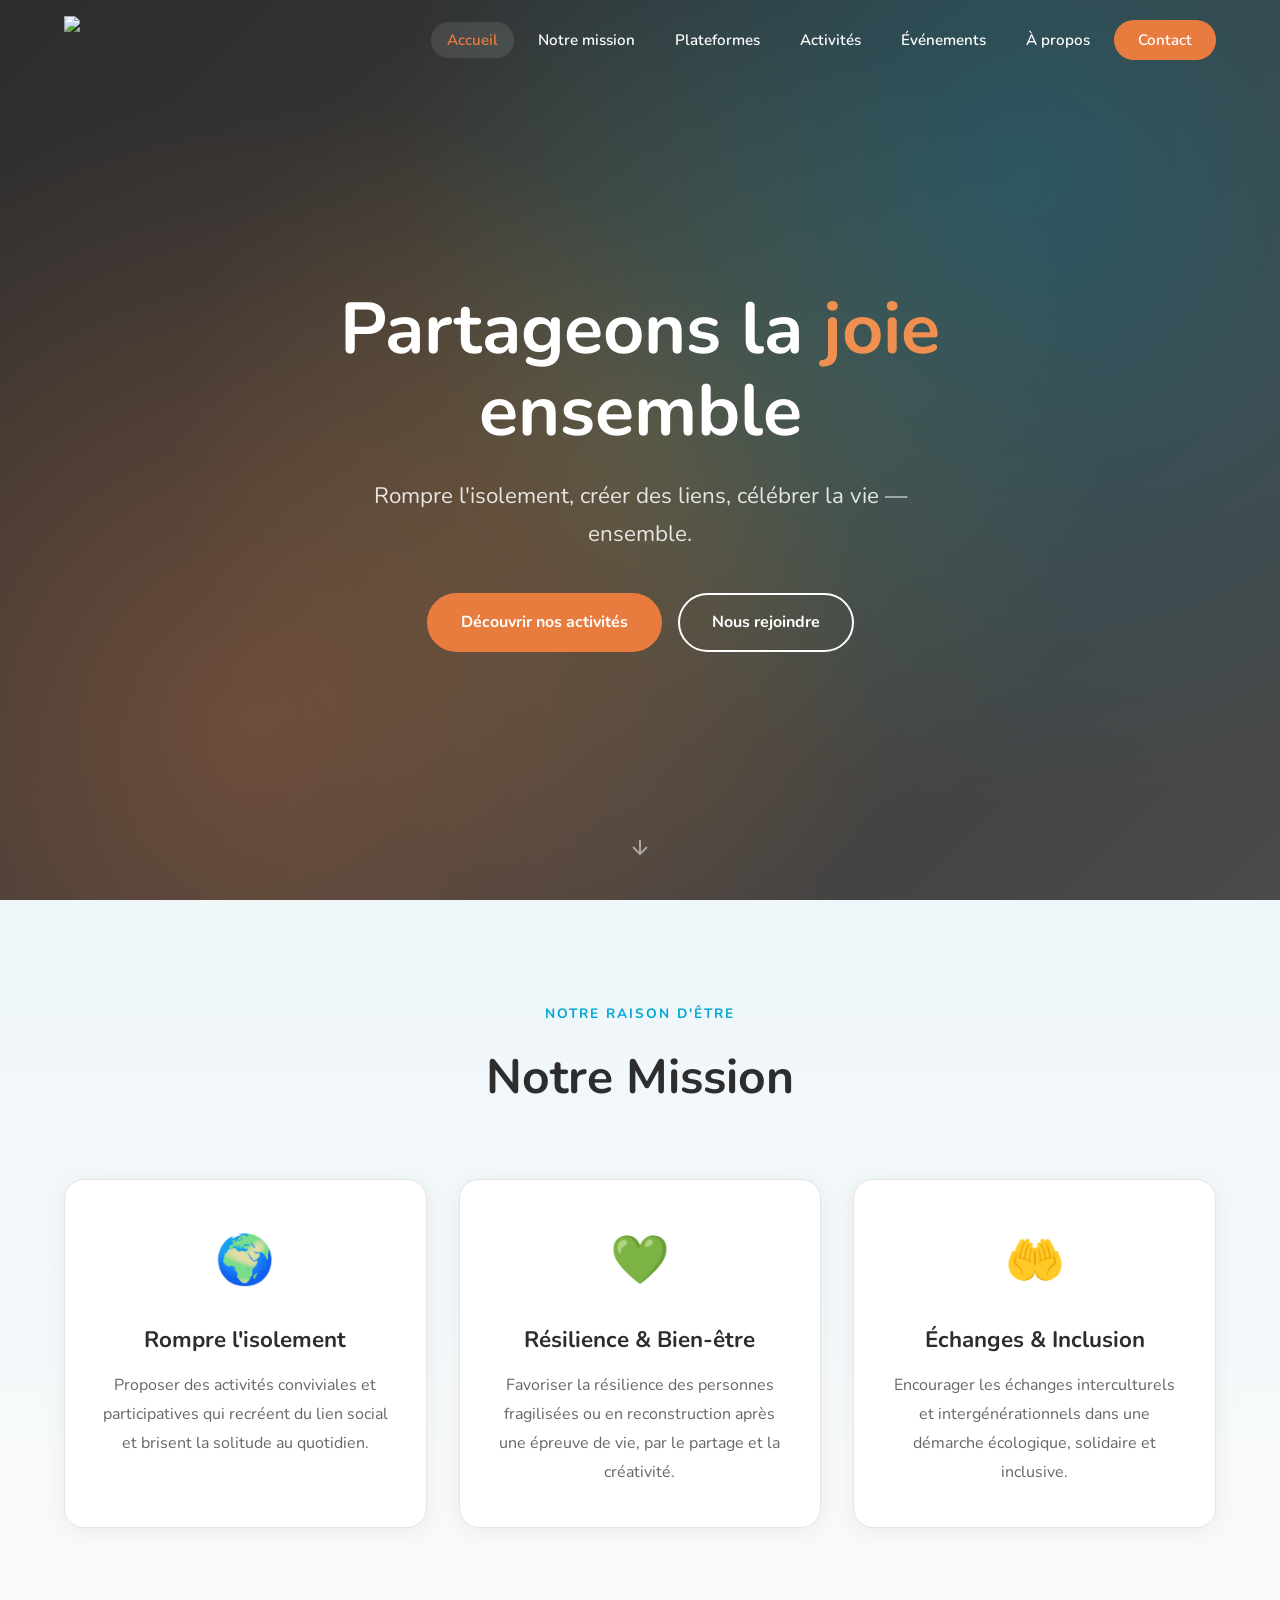
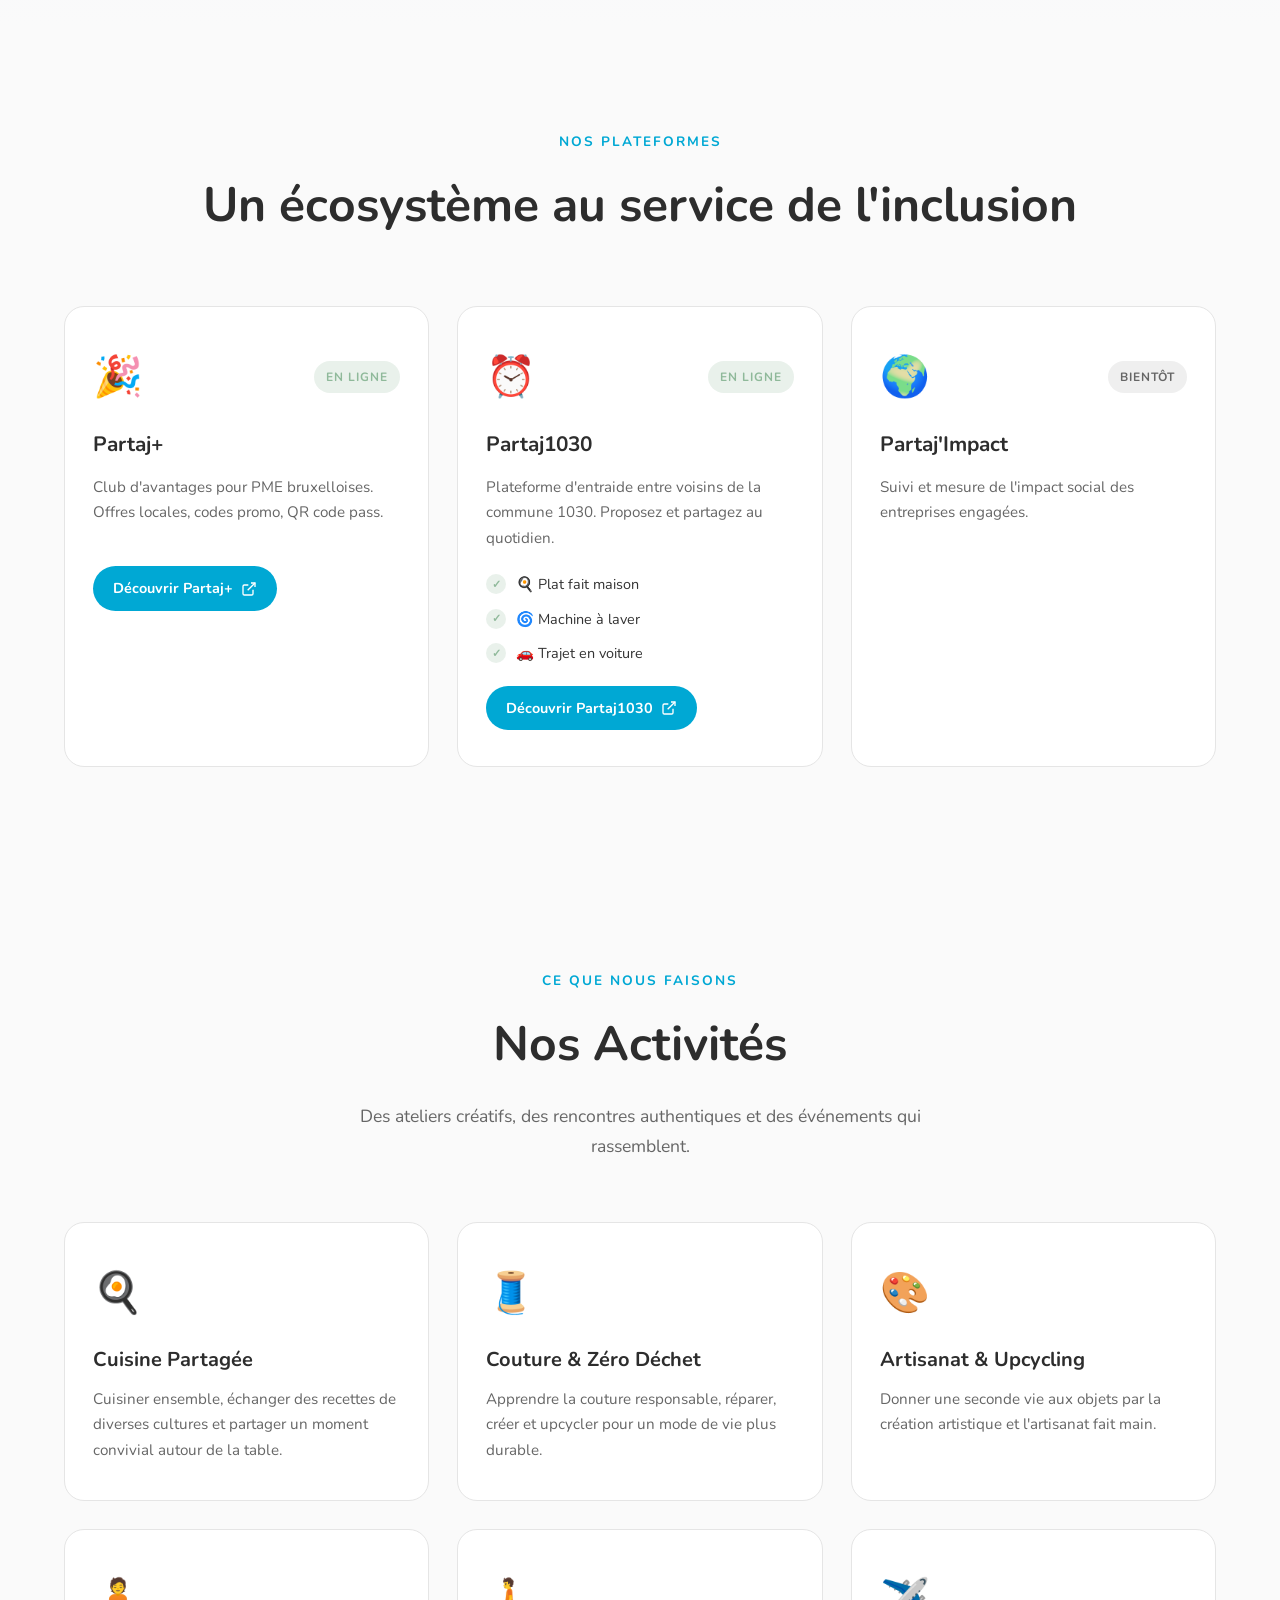
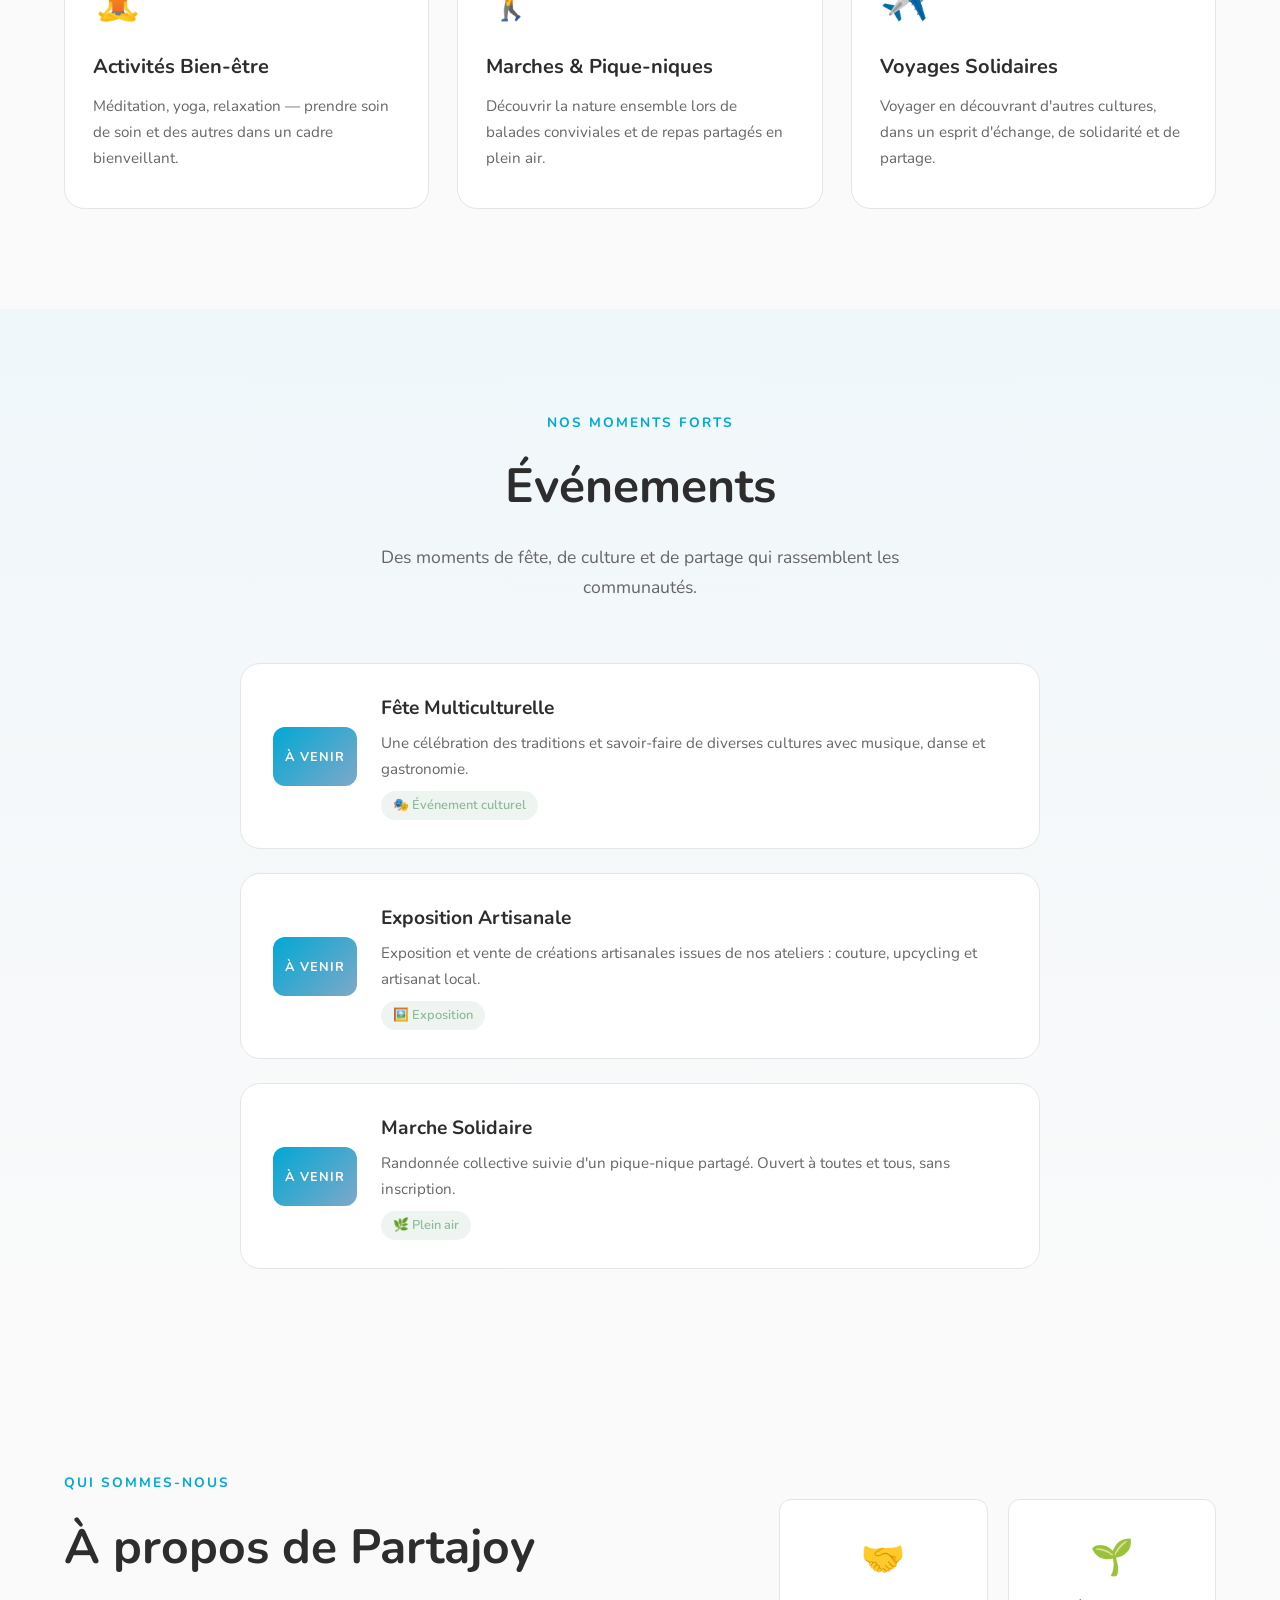
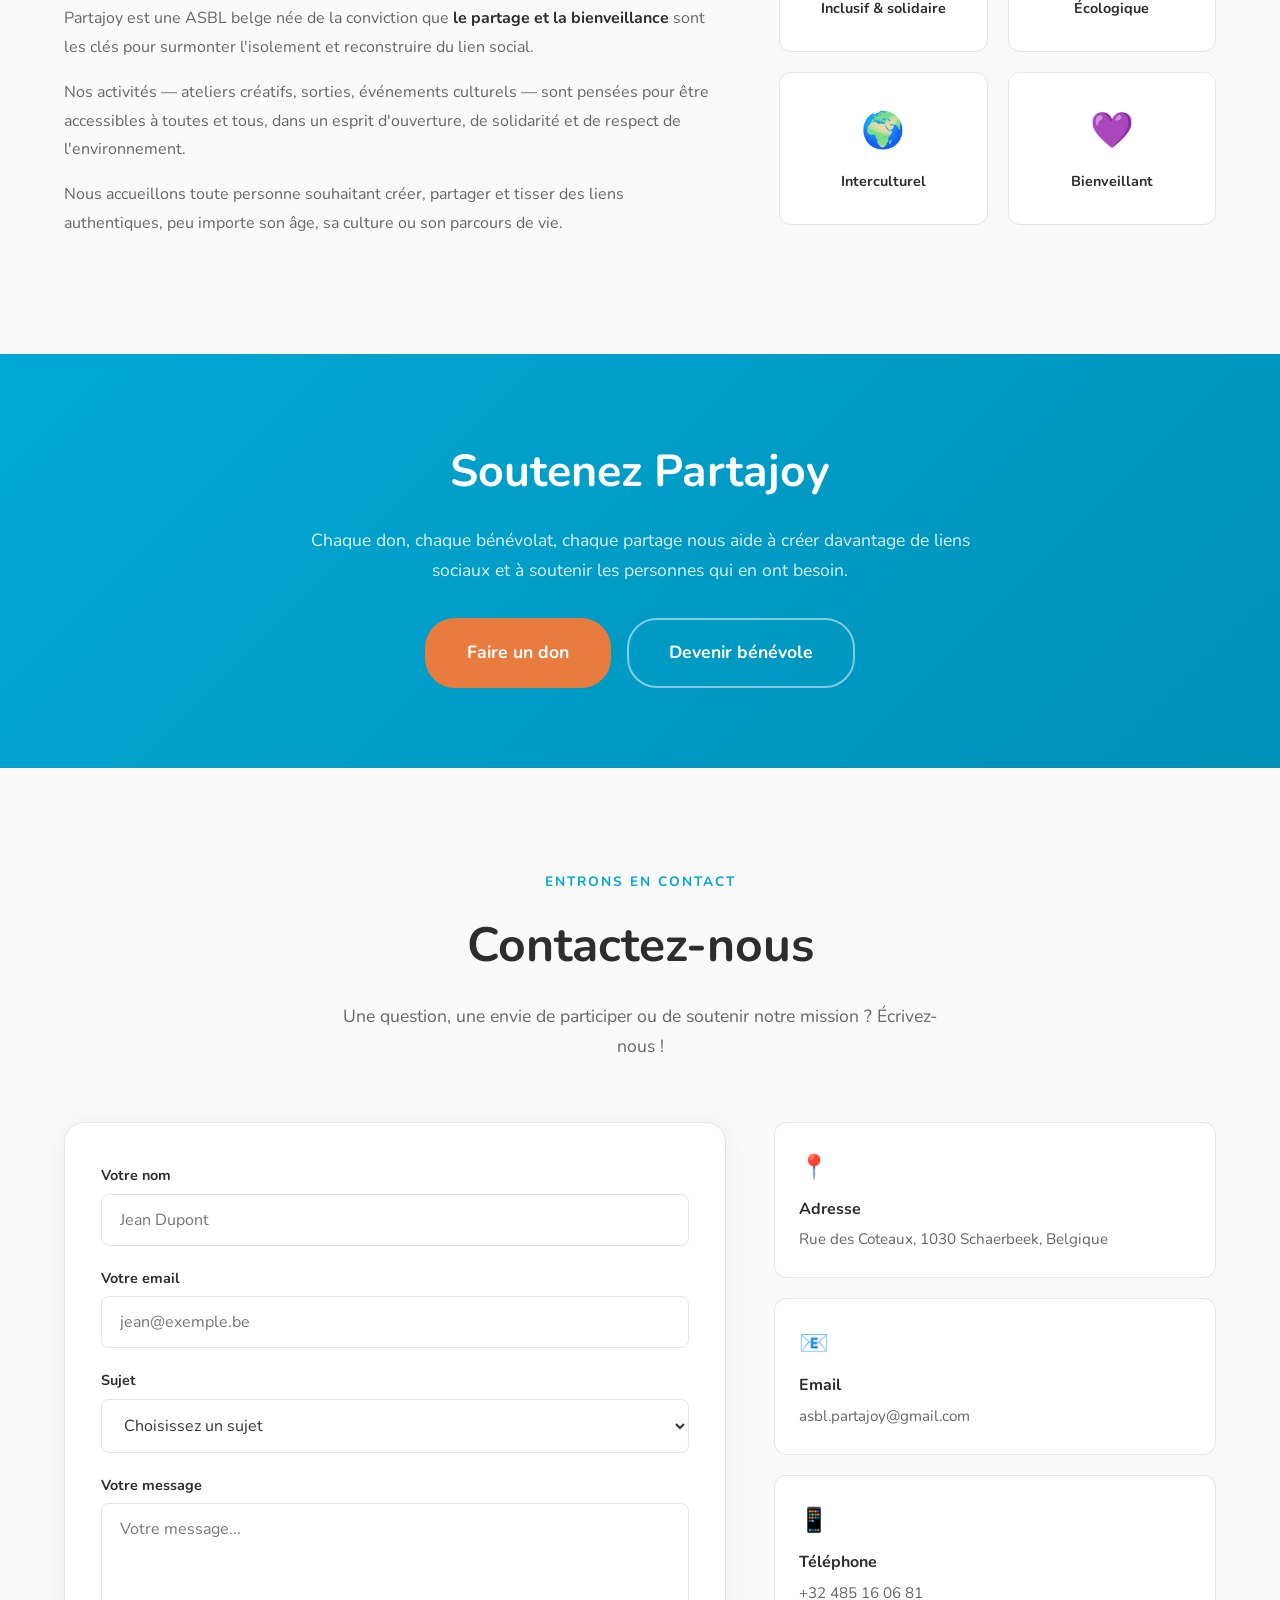
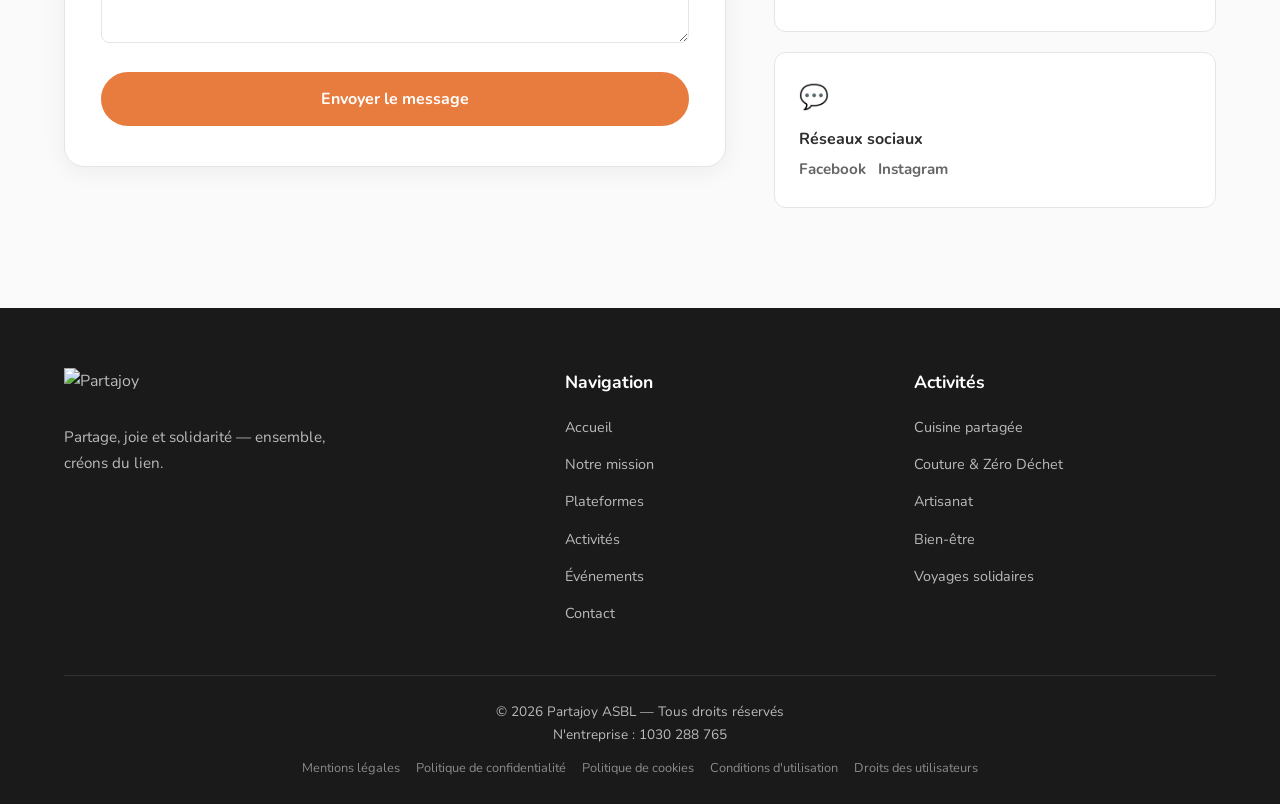
==== index.html @ c168c9a6 "Add all RGPD pages: mentions légales, cookies, conditions, droits utilisateurs" ====
<!DOCTYPE html>
<html lang="fr">
<head>
    <meta charset="UTF-8">
    <meta name="viewport" content="width=device-width, initial-scale=1.0">
    <title>Partajoy ASBL - Partage, Joie & Solidarité</title>
    <meta name="description" content="Partajoy ASBL rompt l'isolement social par des activités conviviales, des ateliers créatifs et des événements culturels en Belgique et à l'international.">
    <link rel="preconnect" href="https://fonts.googleapis.com">
    <link rel="preconnect" href="https://fonts.gstatic.com" crossorigin>
    <link href="https://fonts.googleapis.com/css2?family=Nunito:wght@400;600;700;800&display=swap" rel="stylesheet">
    <link rel="stylesheet" href="css/style.css">
</head>
<body>

    <header class="header" id="header">
        <div class="container header__inner">
            <a href="#" class="header__logo">
                <img src="img/logo-partajoy.png" alt="Partajoy" class="logo-img">
            </a>
            <nav class="nav" id="nav">
                <ul class="nav__list">
                    <li><a href="#accueil" class="nav__link active">Accueil</a></li>
                    <li><a href="#mission" class="nav__link">Notre mission</a></li>
                    <li><a href="#plateformes" class="nav__link">Plateformes</a></li>
                    <li><a href="#activites" class="nav__link">Activités</a></li>
                    <li><a href="#evenements" class="nav__link">Événements</a></li>
                    <li><a href="#a-propos" class="nav__link">À propos</a></li>
                    <li><a href="#contact" class="nav__link nav__link--btn">Contact</a></li>
                </ul>
            </nav>
            <button class="header__burger" id="burger" aria-label="Menu">
                <span></span>
                <span></span>
                <span></span>
            </button>
        </div>
    </header>

    <main>

        <section class="hero" id="accueil">
            <div class="hero__overlay"></div>
            <div class="hero__bg-colors"></div>
            <div class="container hero__content">
                <h1 class="hero__title">Partageons la <span class="text-accent">joie</span> ensemble</h1>
                <p class="hero__subtitle">Rompre l'isolement, créer des liens, célébrer la vie — ensemble.</p>
                <div class="hero__actions">
                    <a href="#activites" class="btn btn--primary">Découvrir nos activités</a>
                    <a href="#contact" class="btn btn--outline">Nous rejoindre</a>
                </div>
            </div>
            <div class="hero__scroll">
                <a href="#mission" aria-label="Défiler vers le bas">
                    <svg width="24" height="24" viewBox="0 0 24 24" fill="none" stroke="currentColor" stroke-width="2"><path d="M12 5v14M5 12l7 7 7-7"/></svg>
                </a>
            </div>
        </section>

        <section class="mission" id="mission">
            <div class="container">
                <div class="section-header">
                    <span class="section-tag">Notre raison d'être</span>
                    <h2 class="section-title">Notre Mission</h2>
                </div>
                <div class="mission__grid">
                    <div class="mission__card" data-aos="fade-up">
                        <div class="mission__icon">🌍</div>
                        <h3 class="mission__card-title">Rompre l'isolement</h3>
                        <p class="mission__card-text">Proposer des activités conviviales et participatives qui recréent du lien social et brisent la solitude au quotidien.</p>
                    </div>
                    <div class="mission__card" data-aos="fade-up" data-delay="100">
                        <div class="mission__icon">💚</div>
                        <h3 class="mission__card-title">Résilience & Bien-être</h3>
                        <p class="mission__card-text">Favoriser la résilience des personnes fragilisées ou en reconstruction après une épreuve de vie, par le partage et la créativité.</p>
                    </div>
                    <div class="mission__card" data-aos="fade-up" data-delay="200">
                        <div class="mission__icon">🤲</div>
                        <h3 class="mission__card-title">Échanges & Inclusion</h3>
                        <p class="mission__card-text">Encourager les échanges interculturels et intergénérationnels dans une démarche écologique, solidaire et inclusive.</p>
                    </div>
                </div>
            </div>
        </section>

        <section class="plateformes" id="plateformes">
            <div class="container">
                <div class="section-header">
                    <span class="section-tag">Nos plateformes</span>
                    <h2 class="section-title">Un écosystème au service de l'inclusion</h2>
                </div>
                <div class="plateformes__grid">
                    <div class="plateforme-card">
                        <div class="plateforme-card__header">
                            <div class="plateforme-card__icon">🎉</div>
                            <span class="plateforme-card__badge plateforme-card__badge--live">En ligne</span>
                        </div>
                        <h3 class="plateforme-card__title">Partaj+</h3>
                        <p class="plateforme-card__text">Club d'avantages pour PME bruxelloises. Offres locales, codes promo, QR code pass.</p>
                        <a href="https://lahouch.github.io/partaj-plus/" target="_blank" rel="noopener noreferrer" class="plateforme-card__link">
                            Découvrir Partaj+
                            <svg width="16" height="16" viewBox="0 0 24 24" fill="none" stroke="currentColor" stroke-width="2"><path d="M18 13v6a2 2 0 0 1-2 2H5a2 2 0 0 1-2-2V8a2 2 0 0 1 2-2h6"/><polyline points="15 3 21 3 21 9"/><line x1="10" y1="14" x2="21" y2="3"/></svg>
                        </a>
                    </div>
                    <div class="plateforme-card">
                        <div class="plateforme-card__header">
                            <div class="plateforme-card__icon">⏰</div>
                            <span class="plateforme-card__badge plateforme-card__badge--live">En ligne</span>
                        </div>
                        <h3 class="plateforme-card__title">Partaj1030</h3>
                        <p class="plateforme-card__text">Plateforme d'entraide entre voisins de la commune 1030. Proposez et partagez au quotidien.</p>
                        <ul class="plateforme-card__list">
                            <li>🍳 Plat fait maison</li>
                            <li>🌀 Machine à laver</li>
                            <li>🚗 Trajet en voiture</li>
                        </ul>
                        <a href="https://lahouch.github.io/PartaJoy1030/" target="_blank" rel="noopener noreferrer" class="plateforme-card__link">
                            Découvrir Partaj1030
                            <svg width="16" height="16" viewBox="0 0 24 24" fill="none" stroke="currentColor" stroke-width="2"><path d="M18 13v6a2 2 0 0 1-2 2H5a2 2 0 0 1-2-2V8a2 2 0 0 1 2-2h6"/><polyline points="15 3 21 3 21 9"/><line x1="10" y1="14" x2="21" y2="3"/></svg>
                        </a>
                    </div>
                    <div class="plateforme-card">
                        <div class="plateforme-card__header">
                            <div class="plateforme-card__icon">🌍</div>
                            <span class="plateforme-card__badge">Bientôt</span>
                        </div>
                        <h3 class="plateforme-card__title">Partaj'Impact</h3>
                        <p class="plateforme-card__text">Suivi et mesure de l'impact social des entreprises engagées.</p>
                    </div>
                </div>
            </div>
        </section>

        <section class="activites" id="activites">
            <div class="container">
                <div class="section-header">
                    <span class="section-tag">Ce que nous faisons</span>
                    <h2 class="section-title">Nos Activités</h2>
                    <p class="section-desc">Des ateliers créatifs, des rencontres authentiques et des événements qui rassemblent.</p>
                </div>
                <div class="activites__grid">
                    <div class="activite-card">
                        <div class="activite-card__icon">🍳</div>
                        <h3 class="activite-card__title">Cuisine Partagée</h3>
                        <p class="activite-card__text">Cuisiner ensemble, échanger des recettes de diverses cultures et partager un moment convivial autour de la table.</p>
                    </div>
                    <div class="activite-card">
                        <div class="activite-card__icon">🧵</div>
                        <h3 class="activite-card__title">Couture & Zéro Déchet</h3>
                        <p class="activite-card__text">Apprendre la couture responsable, réparer, créer et upcycler pour un mode de vie plus durable.</p>
                    </div>
                    <div class="activite-card">
                        <div class="activite-card__icon">🎨</div>
                        <h3 class="activite-card__title">Artisanat & Upcycling</h3>
                        <p class="activite-card__text">Donner une seconde vie aux objets par la création artistique et l'artisanat fait main.</p>
                    </div>
                    <div class="activite-card">
                        <div class="activite-card__icon">🧘</div>
                        <h3 class="activite-card__title">Activités Bien-être</h3>
                        <p class="activite-card__text">Méditation, yoga, relaxation — prendre soin de soin et des autres dans un cadre bienveillant.</p>
                    </div>
                    <div class="activite-card">
                        <div class="activite-card__icon">🚶</div>
                        <h3 class="activite-card__title">Marches & Pique-niques</h3>
                        <p class="activite-card__text">Découvrir la nature ensemble lors de balades conviviales et de repas partagés en plein air.</p>
                    </div>
                    <div class="activite-card">
                        <div class="activite-card__icon">✈️</div>
                        <h3 class="activite-card__title">Voyages Solidaires</h3>
                        <p class="activite-card__text">Voyager en découvrant d'autres cultures, dans un esprit d'échange, de solidarité et de partage.</p>
                    </div>
                </div>
            </div>
        </section>

        <section class="evenements" id="evenements">
            <div class="container">
                <div class="section-header">
                    <span class="section-tag">Nos moments forts</span>
                    <h2 class="section-title">Événements</h2>
                    <p class="section-desc">Des moments de fête, de culture et de partage qui rassemblent les communautés.</p>
                </div>
                <div class="evenements__list">
                    <div class="event-card">
                        <div class="event-card__date">
                            <span class="event-card__month">À venir</span>
                        </div>
                        <div class="event-card__content">
                            <h3 class="event-card__title">Fête Multiculturelle</h3>
                            <p class="event-card__text">Une célébration des traditions et savoir-faire de diverses cultures avec musique, danse et gastronomie.</p>
                            <span class="event-card__tag">🎭 Événement culturel</span>
                        </div>
                    </div>
                    <div class="event-card">
                        <div class="event-card__date">
                            <span class="event-card__month">À venir</span>
                        </div>
                        <div class="event-card__content">
                            <h3 class="event-card__title">Exposition Artisanale</h3>
                            <p class="event-card__text">Exposition et vente de créations artisanales issues de nos ateliers : couture, upcycling et artisanat local.</p>
                            <span class="event-card__tag">🖼️ Exposition</span>
                        </div>
                    </div>
                    <div class="event-card">
                        <div class="event-card__date">
                            <span class="event-card__month">À venir</span>
                        </div>
                        <div class="event-card__content">
                            <h3 class="event-card__title">Marche Solidaire</h3>
                            <p class="event-card__text">Randonnée collective suivie d'un pique-nique partagé. Ouvert à toutes et tous, sans inscription.</p>
                            <span class="event-card__tag">🌿 Plein air</span>
                        </div>
                    </div>
                </div>
            </div>
        </section>

        <section class="a-propos" id="a-propos">
            <div class="container">
                <div class="a-propos__grid">
                    <div class="a-propos__content">
                        <span class="section-tag">Qui sommes-nous</span>
                        <h2 class="section-title">À propos de Partajoy</h2>
                        <p class="a-propos__text">Partajoy est une ASBL belge née de la conviction que <strong>le partage et la bienveillance</strong> sont les clés pour surmonter l'isolement et reconstruire du lien social.</p>
                        <p class="a-propos__text">Nos activités — ateliers créatifs, sorties, événements culturels — sont pensées pour être accessibles à toutes et tous, dans un esprit d'ouverture, de solidarité et de respect de l'environnement.</p>
                        <p class="a-propos__text">Nous accueillons toute personne souhaitant créer, partager et tisser des liens authentiques, peu importe son âge, sa culture ou son parcours de vie.</p>
                    </div>
                    <div class="a-propos__stats">
                        <div class="stat-card">
                            <span class="stat-card__number">🤝</span>
                            <span class="stat-card__label">Inclusif & solidaire</span>
                        </div>
                        <div class="stat-card">
                            <span class="stat-card__number">🌱</span>
                            <span class="stat-card__label">Écologique</span>
                        </div>
                        <div class="stat-card">
                            <span class="stat-card__number">🌍</span>
                            <span class="stat-card__label">Interculturel</span>
                        </div>
                        <div class="stat-card">
                            <span class="stat-card__number">💜</span>
                            <span class="stat-card__label">Bienveillant</span>
                        </div>
                    </div>
                </div>
            </div>
        </section>

        <section class="soutien" id="soutien">
            <div class="container">
                <div class="soutien__inner">
                    <h2 class="soutien__title">Soutenez Partajoy</h2>
                    <p class="soutien__text">Chaque don, chaque bénévolat, chaque partage nous aide à créer davantage de liens sociaux et à soutenir les personnes qui en ont besoin.</p>
                    <div class="soutien__actions">
                        <a href="#contact" class="btn btn--primary btn--large">Faire un don</a>
                        <a href="#contact" class="btn btn--outline btn--large">Devenir bénévole</a>
                    </div>
                </div>
            </div>
        </section>

        <section class="contact" id="contact">
            <div class="container">
                <div class="section-header">
                    <span class="section-tag">Entrons en contact</span>
                    <h2 class="section-title">Contactez-nous</h2>
                    <p class="section-desc">Une question, une envie de participer ou de soutenir notre mission ? Écrivez-nous !</p>
                </div>
                <div class="contact__grid">
                    <form class="contact-form" id="contactForm">
                        <div class="form-group">
                            <label for="name">Votre nom</label>
                            <input type="text" id="name" name="name" placeholder="Jean Dupont" required>
                        </div>
                        <div class="form-group">
                            <label for="email">Votre email</label>
                            <input type="email" id="email" name="email" placeholder="jean@exemple.be" required>
                        </div>
                        <div class="form-group">
                            <label for="subject">Sujet</label>
                            <select id="subject" name="subject" required>
                                <option value="">Choisissez un sujet</option>
                                <option value="participer">Je veux participer</option>
                                <option value="benevole">Je veux devenir bénévole</option>
                                <option value="don">Je veux faire un don</option>
                                <option value="partenariat">Proposition de partenariat</option>
                                <option value="autre">Autre</option>
                            </select>
                        </div>
                        <div class="form-group">
                            <label for="message">Votre message</label>
                            <textarea id="message" name="message" rows="5" placeholder="Votre message..." required></textarea>
                        </div>
                        <button type="submit" class="btn btn--primary btn--full">Envoyer le message</button>
                    </form>
                    <div class="contact-info">
                        <div class="contact-info__card">
                            <div class="contact-info__icon">📍</div>
                            <h3>Adresse</h3>
                            <p>Rue des Coteaux, 1030 Schaerbeek, Belgique</p>
                        </div>
                        <div class="contact-info__card">
                            <div class="contact-info__icon">📧</div>
                            <h3>Email</h3>
                            <a href="mailto:asbl.partajoy@gmail.com">asbl.partajoy@gmail.com</a>
                        </div>
                        <div class="contact-info__card">
                            <div class="contact-info__icon">📱</div>
                            <h3>Téléphone</h3>
                            <a href="tel:+32485160681">+32 485 16 06 81</a>
                        </div>
                        <div class="contact-info__card">
                            <div class="contact-info__icon">💬</div>
                            <h3>Réseaux sociaux</h3>
                            <div class="social-links">
                                <a href="https://www.facebook.com/profile.php?id=61579099593860" target="_blank" rel="noopener noreferrer" class="social-link" aria-label="Facebook">Facebook</a>
                                <a href="https://www.instagram.com/partajoy.asbl/" target="_blank" rel="noopener noreferrer" class="social-link" aria-label="Instagram">Instagram</a>
                            </div>
                        </div>
                    </div>
                </div>
            </div>
        </section>

    </main>

    <footer class="footer">
        <div class="container">
            <div class="footer__grid">
                <div class="footer__brand">
                    <a href="#" class="header__logo">
                        <img src="img/logo-partajoy.png" alt="Partajoy" class="logo-img">
                    </a>
                    <p class="footer__tagline">Partage, joie et solidarité — ensemble, créons du lien.</p>
                </div>
                <div class="footer__links">
                    <h4>Navigation</h4>
                    <ul>
                        <li><a href="#accueil">Accueil</a></li>
                        <li><a href="#mission">Notre mission</a></li>
                        <li><a href="#plateformes">Plateformes</a></li>
                        <li><a href="#activites">Activités</a></li>
                        <li><a href="#evenements">Événements</a></li>
                        <li><a href="#contact">Contact</a></li>
                    </ul>
                </div>
                <div class="footer__links">
                    <h4>Activités</h4>
                    <ul>
                        <li><a href="#activites">Cuisine partagée</a></li>
                        <li><a href="#activites">Couture & Zéro Déchet</a></li>
                        <li><a href="#activites">Artisanat</a></li>
                        <li><a href="#activites">Bien-être</a></li>
                        <li><a href="#activites">Voyages solidaires</a></li>
                    </ul>
                </div>
            </div>
            <div class="footer__bottom">
                <p>&copy; 2026 Partajoy ASBL — Tous droits réservés</p>
                <p>N'entreprise : 1030 288 765</p>
                <div class="footer__legal">
                    <a href="mentions-legales.html">Mentions légales</a>
                    <a href="politique-de-confidentialite.html">Politique de confidentialité</a>
                    <a href="politique-de-cookies.html">Politique de cookies</a>
                    <a href="conditions-utilisation.html">Conditions d'utilisation</a>
                    <a href="droits-utilisateurs.html">Droits des utilisateurs</a>
                </div>
            </div>
        </div>
    </footer>

    <script src="js/main.js"></script>
</body>
</html>
---- css/style.css ----
/* ============================================
   PARTAJOY ASBL — Stylesheet
   ============================================ */

/* ---------- Reset & Base ---------- */
*,
*::before,
*::after {
    margin: 0;
    padding: 0;
    box-sizing: border-box;
}

:root {
    --clr-primary: #e87c3e;
    --clr-primary-dark: #d06830;
    --clr-primary-light: #f09050;
    --clr-secondary: #00a8d4;
    --clr-secondary-dark: #0090b8;
    --clr-accent: #e8c84a;
    --clr-green: #8fb99a;
    --clr-blue-soft: #7fa8c9;
    --clr-dark: #2d2d2d;
    --clr-dark-soft: #4a4a4a;
    --clr-text: #333;
    --clr-text-light: #666;
    --clr-bg: #fafafa;
    --clr-bg-warm: #f5f8fa;
    --clr-bg-card: #ffffff;
    --clr-border: #e5e5e5;
    --clr-white: #ffffff;
    --clr-black: #1a1a1a;

    --font-heading: 'Nunito', 'Segoe UI', sans-serif;
    --font-body: 'Nunito', 'Segoe UI', sans-serif;

    --radius-sm: 8px;
    --radius-md: 12px;
    --radius-lg: 20px;
    --radius-xl: 30px;

    --shadow-sm: 0 2px 8px rgba(0,0,0,0.06);
    --shadow-md: 0 4px 20px rgba(0,0,0,0.08);
    --shadow-lg: 0 8px 40px rgba(0,0,0,0.1);
    --shadow-card: 0 4px 24px rgba(0,0,0,0.06);

    --transition: 0.3s ease;
}

html {
    scroll-behavior: smooth;
    scroll-padding-top: 80px;
}

body {
    font-family: var(--font-body);
    color: var(--clr-text);
    background-color: var(--clr-bg);
    line-height: 1.7;
    -webkit-font-smoothing: antialiased;
}

img {
    max-width: 100%;
    display: block;
}

a {
    text-decoration: none;
    color: inherit;
    transition: color var(--transition);
}

ul {
    list-style: none;
}

.container {
    max-width: 1200px;
    margin: 0 auto;
    padding: 0 24px;
}

/* ---------- Buttons ---------- */
.btn {
    display: inline-flex;
    align-items: center;
    justify-content: center;
    padding: 14px 32px;
    border-radius: var(--radius-xl);
    font-family: var(--font-body);
    font-size: 1rem;
    font-weight: 700;
    cursor: pointer;
    border: 2px solid transparent;
    transition: all var(--transition);
    gap: 8px;
}

.btn--primary {
    background: var(--clr-primary);
    color: var(--clr-white);
    border-color: var(--clr-primary);
}

.btn--primary:hover {
    background: var(--clr-primary-dark);
    border-color: var(--clr-primary-dark);
    transform: translateY(-2px);
    box-shadow: 0 6px 20px rgba(232,124,62,0.35);
}

.btn--outline {
    background: transparent;
    color: var(--clr-white);
    border-color: var(--clr-white);
}

.btn--outline:hover {
    background: var(--clr-white);
    color: var(--clr-dark);
    transform: translateY(-2px);
}

.btn--large {
    padding: 18px 40px;
    font-size: 1.1rem;
}

.btn--full {
    width: 100%;
}

/* ---------- Header ---------- */
.header {
    position: fixed;
    top: 0;
    left: 0;
    right: 0;
    z-index: 1000;
    padding: 16px 0;
    transition: all var(--transition);
    background: transparent;
}

.header.scrolled {
    background: rgba(254, 252, 249, 0.95);
    backdrop-filter: blur(12px);
    box-shadow: var(--shadow-sm);
    padding: 10px 0;
}

.header.scrolled .logo-text,
.header.scrolled .logo-icon {
    color: var(--clr-dark);
}

.header.scrolled .nav__link {
    color: var(--clr-text);
}

.header.scrolled .nav__link:hover,
.header.scrolled .nav__link.active {
    color: var(--clr-primary);
}

.header__inner {
    display: flex;
    align-items: center;
    justify-content: space-between;
}

.header__logo {
    display: flex;
    align-items: center;
    gap: 8px;
    z-index: 10;
}

.logo-img {
    height: 50px;
    width: auto;
    transition: height var(--transition);
}

.header.scrolled .logo-img {
    height: 42px;
}

.logo-icon {
    font-size: 1.8rem;
}

.logo-text {
    font-family: var(--font-heading);
    font-size: 1.6rem;
    font-weight: 700;
    color: var(--clr-white);
    transition: color var(--transition);
}

.logo-highlight {
    color: var(--clr-primary-light);
}

.header.scrolled .logo-highlight {
    color: var(--clr-primary);
}

.nav__list {
    display: flex;
    align-items: center;
    gap: 8px;
}

.nav__link {
    padding: 8px 16px;
    border-radius: var(--radius-xl);
    font-weight: 600;
    font-size: 0.95rem;
    color: var(--clr-white);
    transition: all var(--transition);
}

.nav__link:hover,
.nav__link.active {
    color: var(--clr-primary);
    background: rgba(255,255,255,0.1);
}

.header.scrolled .nav__link:hover,
.header.scrolled .nav__link.active {
    background: rgba(224,124,62,0.08);
}

.nav__link--btn {
    background: var(--clr-primary);
    color: var(--clr-white) !important;
    padding: 10px 24px;
}

.nav__link--btn:hover {
    background: var(--clr-primary-dark);
    transform: translateY(-1px);
}

.header.scrolled .nav__link--btn {
    background: var(--clr-primary);
    color: var(--clr-white) !important;
}

/* Burger menu */
.header__burger {
    display: none;
    flex-direction: column;
    gap: 5px;
    background: none;
    border: none;
    cursor: pointer;
    padding: 8px;
    z-index: 10;
}

.header__burger span {
    width: 26px;
    height: 3px;
    background: var(--clr-white);
    border-radius: 4px;
    transition: all var(--transition);
}

.header.scrolled .header__burger span {
    background: var(--clr-dark);
}

/* ---------- Hero ---------- */
.hero {
    position: relative;
    min-height: 100vh;
    display: flex;
    align-items: center;
    justify-content: center;
    background: linear-gradient(135deg, var(--clr-dark) 0%, #3a3a3a 50%, #4a4a4a 100%);
    overflow: hidden;
}

.hero__overlay {
    position: absolute;
    inset: 0;
    background:
        url('../img/logo-partajoy.png') center center no-repeat;
    background-size: 600px;
    opacity: 0.08;
    pointer-events: none;
}

.hero__bg-colors {
    position: absolute;
    inset: 0;
    background:
        radial-gradient(circle at 20% 80%, rgba(232,124,62,0.3) 0%, transparent 50%),
        radial-gradient(circle at 80% 20%, rgba(0,168,212,0.25) 0%, transparent 50%),
        radial-gradient(circle at 50% 50%, rgba(232,200,74,0.15) 0%, transparent 60%);
}

.hero__content {
    position: relative;
    text-align: center;
    max-width: 800px;
    padding: 120px 24px 80px;
}

.hero__title {
    font-family: var(--font-heading);
    font-size: clamp(2.5rem, 6vw, 4.5rem);
    color: var(--clr-white);
    line-height: 1.15;
    margin-bottom: 24px;
}

.text-accent {
    color: var(--clr-primary-light);
}

.hero__subtitle {
    font-size: clamp(1.1rem, 2.5vw, 1.4rem);
    color: rgba(255,255,255,0.85);
    margin-bottom: 40px;
    max-width: 600px;
    margin-left: auto;
    margin-right: auto;
}

.hero__actions {
    display: flex;
    gap: 16px;
    justify-content: center;
    flex-wrap: wrap;
}

.hero__scroll {
    position: absolute;
    bottom: 32px;
    left: 50%;
    transform: translateX(-50%);
    animation: bounce 2s infinite;
}

.hero__scroll a {
    color: rgba(255,255,255,0.5);
    transition: color var(--transition);
}

.hero__scroll a:hover {
    color: var(--clr-white);
}

@keyframes bounce {
    0%, 20%, 50%, 80%, 100% { transform: translateX(-50%) translateY(0); }
    40% { transform: translateX(-50%) translateY(-12px); }
    60% { transform: translateX(-50%) translateY(-6px); }
}

/* ---------- Section Headers ---------- */
.section-header {
    text-align: center;
    margin-bottom: 60px;
}

.section-tag {
    display: inline-block;
    font-size: 0.85rem;
    font-weight: 700;
    text-transform: uppercase;
    letter-spacing: 2px;
    color: var(--clr-secondary);
    margin-bottom: 12px;
}

.section-title {
    font-family: var(--font-heading);
    font-size: clamp(2rem, 4vw, 3rem);
    color: var(--clr-dark);
    margin-bottom: 16px;
}

.section-desc {
    font-size: 1.1rem;
    color: var(--clr-text-light);
    max-width: 600px;
    margin: 0 auto;
}

/* ---------- Mission ---------- */
.mission {
    padding: 100px 0;
    background: linear-gradient(180deg, #eef6fa 0%, var(--clr-bg) 100%);
}

.mission__grid {
    display: grid;
    grid-template-columns: repeat(auto-fit, minmax(300px, 1fr));
    gap: 32px;
}

.mission__card {
    background: var(--clr-bg-card);
    border-radius: var(--radius-lg);
    padding: 40px 32px;
    text-align: center;
    box-shadow: var(--shadow-card);
    transition: all var(--transition);
    border: 1px solid var(--clr-border);
}

.mission__card:hover {
    transform: translateY(-6px);
    box-shadow: var(--shadow-lg);
}

.mission__icon {
    font-size: 3rem;
    margin-bottom: 20px;
}

.mission__card-title {
    font-family: var(--font-heading);
    font-size: 1.4rem;
    color: var(--clr-dark);
    margin-bottom: 12px;
}

.mission__card-text {
    color: var(--clr-text-light);
    line-height: 1.8;
}

/* ---------- Plateformes ---------- */
.plateformes {
    padding: 100px 0;
    background: var(--clr-bg);
}

.plateformes__grid {
    display: grid;
    grid-template-columns: repeat(auto-fit, minmax(320px, 1fr));
    gap: 28px;
}

.plateforme-card {
    background: var(--clr-bg-card);
    border-radius: var(--radius-lg);
    padding: 36px 28px;
    border: 1px solid var(--clr-border);
    transition: all var(--transition);
    position: relative;
    overflow: hidden;
}

.plateforme-card::before {
    content: '';
    position: absolute;
    top: 0;
    left: 0;
    right: 0;
    height: 4px;
    background: linear-gradient(90deg, var(--clr-secondary), var(--clr-green));
    opacity: 0;
    transition: opacity var(--transition);
}

.plateforme-card:hover {
    transform: translateY(-4px);
    box-shadow: var(--shadow-lg);
    border-color: transparent;
}

.plateforme-card:hover::before {
    opacity: 1;
}

.plateforme-card__header {
    display: flex;
    align-items: center;
    justify-content: space-between;
    margin-bottom: 16px;
}

.plateforme-card__icon {
    font-size: 2.5rem;
}

.plateforme-card__badge {
    font-size: 0.75rem;
    font-weight: 700;
    text-transform: uppercase;
    letter-spacing: 1px;
    color: var(--clr-text-light);
    background: rgba(100,100,100,0.1);
    padding: 6px 12px;
    border-radius: var(--radius-xl);
}

.plateforme-card__badge--live {
    color: var(--clr-green);
    background: rgba(143,185,154,0.2);
}

.plateforme-card__title {
    font-family: var(--font-heading);
    font-size: 1.3rem;
    color: var(--clr-dark);
    margin-bottom: 12px;
}

.plateforme-card__text {
    color: var(--clr-text-light);
    line-height: 1.7;
    font-size: 0.95rem;
    margin-bottom: 20px;
}

.plateforme-card__list {
    display: flex;
    flex-direction: column;
    gap: 10px;
}

.plateforme-card__list li {
    display: flex;
    align-items: center;
    gap: 10px;
    font-size: 0.9rem;
    color: var(--clr-text);
}

.plateforme-card__list li::before {
    content: '✓';
    display: flex;
    align-items: center;
    justify-content: center;
    width: 20px;
    height: 20px;
    background: rgba(143,185,154,0.2);
    color: var(--clr-green);
    border-radius: 50%;
    font-size: 0.7rem;
    font-weight: 700;
    flex-shrink: 0;
}

.plateforme-card__link {
    display: inline-flex;
    align-items: center;
    gap: 8px;
    margin-top: 20px;
    padding: 10px 20px;
    background: var(--clr-secondary);
    color: var(--clr-white);
    border-radius: var(--radius-xl);
    font-weight: 700;
    font-size: 0.9rem;
    transition: all var(--transition);
}

.plateforme-card__link:hover {
    background: var(--clr-secondary-dark);
    transform: translateY(-2px);
    box-shadow: 0 4px 12px rgba(0,168,212,0.3);
}

/* ---------- Activités ---------- */
.activites {
    padding: 100px 0;
    background: var(--clr-bg);
}

.activites__grid {
    display: grid;
    grid-template-columns: repeat(auto-fit, minmax(320px, 1fr));
    gap: 28px;
}

.activite-card {
    background: var(--clr-bg-card);
    border-radius: var(--radius-lg);
    padding: 36px 28px;
    border: 1px solid var(--clr-border);
    transition: all var(--transition);
    position: relative;
    overflow: hidden;
}

.activite-card::before {
    content: '';
    position: absolute;
    top: 0;
    left: 0;
    right: 0;
    height: 4px;
    background: linear-gradient(90deg, var(--clr-primary), var(--clr-accent), var(--clr-green), var(--clr-secondary));
    opacity: 0;
    transition: opacity var(--transition);
}

.activite-card:hover {
    transform: translateY(-4px);
    box-shadow: var(--shadow-lg);
    border-color: transparent;
}

.activite-card:hover::before {
    opacity: 1;
}

.activite-card__icon {
    font-size: 2.5rem;
    margin-bottom: 16px;
}

.activite-card__title {
    font-family: var(--font-heading);
    font-size: 1.25rem;
    color: var(--clr-dark);
    margin-bottom: 10px;
}

.activite-card__text {
    color: var(--clr-text-light);
    line-height: 1.7;
    font-size: 0.95rem;
}

/* ---------- Événements ---------- */
.evenements {
    padding: 100px 0;
    background: var(--clr-bg-warm);
    background: linear-gradient(180deg, #f0f7fa 0%, var(--clr-bg) 100%);
}

.evenements__list {
    display: flex;
    flex-direction: column;
    gap: 24px;
    max-width: 800px;
    margin: 0 auto;
}

.event-card {
    display: flex;
    gap: 24px;
    background: var(--clr-bg-card);
    border-radius: var(--radius-lg);
    padding: 28px 32px;
    border: 1px solid var(--clr-border);
    transition: all var(--transition);
    align-items: center;
}

.event-card:hover {
    box-shadow: var(--shadow-md);
    transform: translateX(4px);
}

.event-card__date {
    min-width: 80px;
    text-align: center;
    background: linear-gradient(135deg, var(--clr-secondary), var(--clr-blue-soft));
    border-radius: var(--radius-md);
    padding: 16px 12px;
    color: var(--clr-white);
}

.event-card__month {
    font-size: 0.8rem;
    font-weight: 700;
    text-transform: uppercase;
    letter-spacing: 1px;
}

.event-card__content {
    flex: 1;
}

.event-card__title {
    font-family: var(--font-heading);
    font-size: 1.2rem;
    color: var(--clr-dark);
    margin-bottom: 6px;
}

.event-card__text {
    color: var(--clr-text-light);
    font-size: 0.95rem;
    margin-bottom: 8px;
}

.event-card__tag {
    display: inline-block;
    font-size: 0.8rem;
    font-weight: 600;
    color: var(--clr-green);
    background: rgba(143,185,154,0.15);
    padding: 4px 12px;
    border-radius: var(--radius-xl);
}

/* ---------- À propos ---------- */
.a-propos {
    padding: 100px 0;
    background: var(--clr-bg);
}

.a-propos__grid {
    display: grid;
    grid-template-columns: 1.2fr 0.8fr;
    gap: 60px;
    align-items: center;
}

.a-propos__text {
    color: var(--clr-text-light);
    margin-bottom: 16px;
    line-height: 1.8;
}

.a-propos__text strong {
    color: var(--clr-dark);
}

.a-propos__stats {
    display: grid;
    grid-template-columns: 1fr 1fr;
    gap: 20px;
}

.stat-card {
    background: var(--clr-bg-card);
    border-radius: var(--radius-md);
    padding: 28px 20px;
    text-align: center;
    border: 1px solid var(--clr-border);
    transition: all var(--transition);
}

.stat-card:hover {
    transform: translateY(-4px);
    box-shadow: var(--shadow-md);
}

.stat-card__number {
    font-size: 2.2rem;
    display: block;
    margin-bottom: 8px;
}

.stat-card__label {
    font-size: 0.9rem;
    font-weight: 700;
    color: var(--clr-dark);
}

/* ---------- Soutien ---------- */
.soutien {
    padding: 80px 0;
    background: linear-gradient(135deg, var(--clr-secondary) 0%, var(--clr-secondary-dark) 100%);
}

.soutien__inner {
    text-align: center;
    max-width: 700px;
    margin: 0 auto;
}

.soutien__title {
    font-family: var(--font-heading);
    font-size: clamp(2rem, 4vw, 2.8rem);
    color: var(--clr-white);
    margin-bottom: 16px;
}

.soutien__text {
    color: rgba(255,255,255,0.85);
    font-size: 1.1rem;
    margin-bottom: 32px;
}

.soutien__actions {
    display: flex;
    gap: 16px;
    justify-content: center;
    flex-wrap: wrap;
}

.soutien .btn--outline {
    border-color: rgba(255,255,255,0.5);
}

.soutien .btn--outline:hover {
    border-color: var(--clr-white);
}

/* ---------- Contact ---------- */
.contact {
    padding: 100px 0;
    background: var(--clr-bg);
}

.contact__grid {
    display: grid;
    grid-template-columns: 1.2fr 0.8fr;
    gap: 48px;
    align-items: start;
}

.contact-form {
    background: var(--clr-bg-card);
    border-radius: var(--radius-lg);
    padding: 40px 36px;
    box-shadow: var(--shadow-card);
    border: 1px solid var(--clr-border);
}

.form-group {
    margin-bottom: 20px;
}

.form-group label {
    display: block;
    font-weight: 700;
    font-size: 0.9rem;
    color: var(--clr-dark);
    margin-bottom: 6px;
}

.form-group input,
.form-group select,
.form-group textarea {
    width: 100%;
    padding: 14px 18px;
    border: 1px solid var(--clr-border);
    border-radius: var(--radius-sm);
    font-family: var(--font-body);
    font-size: 1rem;
    color: var(--clr-text);
    background: var(--clr-white);
    transition: border-color var(--transition), box-shadow var(--transition);
}

.form-group input:focus,
.form-group select:focus,
.form-group textarea:focus {
    outline: none;
    border-color: var(--clr-secondary);
    box-shadow: 0 0 0 3px rgba(0,168,212,0.15);
}

.form-group textarea {
    resize: vertical;
    min-height: 120px;
}

.contact-info {
    display: flex;
    flex-direction: column;
    gap: 20px;
}

.contact-info__card {
    background: var(--clr-bg-card);
    border-radius: var(--radius-md);
    padding: 24px;
    border: 1px solid var(--clr-border);
    transition: all var(--transition);
}

.contact-info__card:hover {
    box-shadow: var(--shadow-md);
}

.contact-info__icon {
    font-size: 1.5rem;
    margin-bottom: 8px;
}

.contact-info__card h3 {
    font-family: var(--font-heading);
    font-size: 1rem;
    color: var(--clr-dark);
    margin-bottom: 4px;
}

.contact-info__card p {
    color: var(--clr-text-light);
    font-size: 0.95rem;
}

.contact-info__card a {
    color: var(--clr-text-light);
    font-size: 0.95rem;
    transition: color var(--transition);
}

.contact-info__card a:hover {
    color: var(--clr-secondary);
}

.social-links {
    display: flex;
    gap: 12px;
    margin-top: 4px;
}

.social-link {
    font-weight: 700;
    font-size: 0.9rem;
    color: var(--clr-secondary);
}

.social-link:hover {
    color: var(--clr-secondary-dark);
}

/* ---------- Footer ---------- */
.footer {
    background: var(--clr-black);
    color: rgba(255,255,255,0.7);
    padding: 60px 0 0;
}

.footer__grid {
    display: grid;
    grid-template-columns: 1.5fr 1fr 1fr;
    gap: 48px;
    padding-bottom: 48px;
    border-bottom: 1px solid rgba(255,255,255,0.1);
}

.footer__brand .logo-img {
    height: 45px;
}

.footer__tagline {
    margin-top: 12px;
    font-size: 0.95rem;
    max-width: 280px;
}

.footer__links h4 {
    color: var(--clr-white);
    font-family: var(--font-heading);
    font-size: 1.1rem;
    margin-bottom: 16px;
}

.footer__links ul {
    display: flex;
    flex-direction: column;
    gap: 10px;
}

.footer__links a {
    font-size: 0.9rem;
    transition: color var(--transition);
}

.footer__links a:hover {
    color: var(--clr-secondary);
}

.footer__bottom {
    padding: 24px 0;
    text-align: center;
    font-size: 0.85rem;
}

.footer__legal {
    display: flex;
    justify-content: center;
    flex-wrap: wrap;
    gap: 16px;
    margin-top: 12px;
}

.footer__legal a {
    font-size: 0.8rem;
    opacity: 0.7;
    transition: opacity var(--transition);
}

.footer__legal a:hover {
    opacity: 1;
    color: var(--clr-secondary);
}

/* ---------- Responsive ---------- */
@media (max-width: 900px) {
    .a-propos__grid {
        grid-template-columns: 1fr;
        gap: 40px;
    }

    .contact__grid {
        grid-template-columns: 1fr;
    }

    .footer__grid {
        grid-template-columns: 1fr;
        gap: 32px;
    }
}

@media (max-width: 768px) {
    .hero__overlay {
        background-size: 300px;
    }

    .nav {
        position: fixed;
        inset: 0;
        background: var(--clr-dark);
        display: flex;
        align-items: center;
        justify-content: center;
        opacity: 0;
        visibility: hidden;
        transition: all 0.4s ease;
    }

    .nav.open {
        opacity: 1;
        visibility: visible;
    }

    .nav__list {
        flex-direction: column;
        gap: 12px;
        text-align: center;
    }

    .nav__link {
        font-size: 1.2rem;
        padding: 12px 24px;
        color: var(--clr-white) !important;
    }

    .header__burger {
        display: flex;
    }

    .header__burger.open span:nth-child(1) {
        transform: rotate(45deg) translate(5px, 5px);
    }

    .header__burger.open span:nth-child(2) {
        opacity: 0;
    }

    .header__burger.open span:nth-child(3) {
        transform: rotate(-45deg) translate(5px, -5px);
    }

    .activites__grid {
        grid-template-columns: 1fr;
    }

    .event-card {
        flex-direction: column;
        text-align: center;
    }

.hero__title {
        font-size: 2.2rem;
    }

    .hero__subtitle {
        font-size: 1rem;
    }

    .mission__grid {
        grid-template-columns: 1fr;
    }

    .a-propos__stats {
        grid-template-columns: 1fr 1fr;
    }

    .soutien__actions {
        flex-direction: column;
        align-items: center;
    }
}

@media (max-width: 480px) {
    .btn {
        padding: 12px 24px;
        font-size: 0.9rem;
    }

    .contact-form {
        padding: 28px 20px;
    }
}

/* ---------- Animations ---------- */
.fade-in {
    opacity: 0;
    transform: translateY(24px);
    transition: opacity 0.6s ease, transform 0.6s ease;
}

.fade-in.visible {
    opacity: 1;
    transform: translateY(0);
}
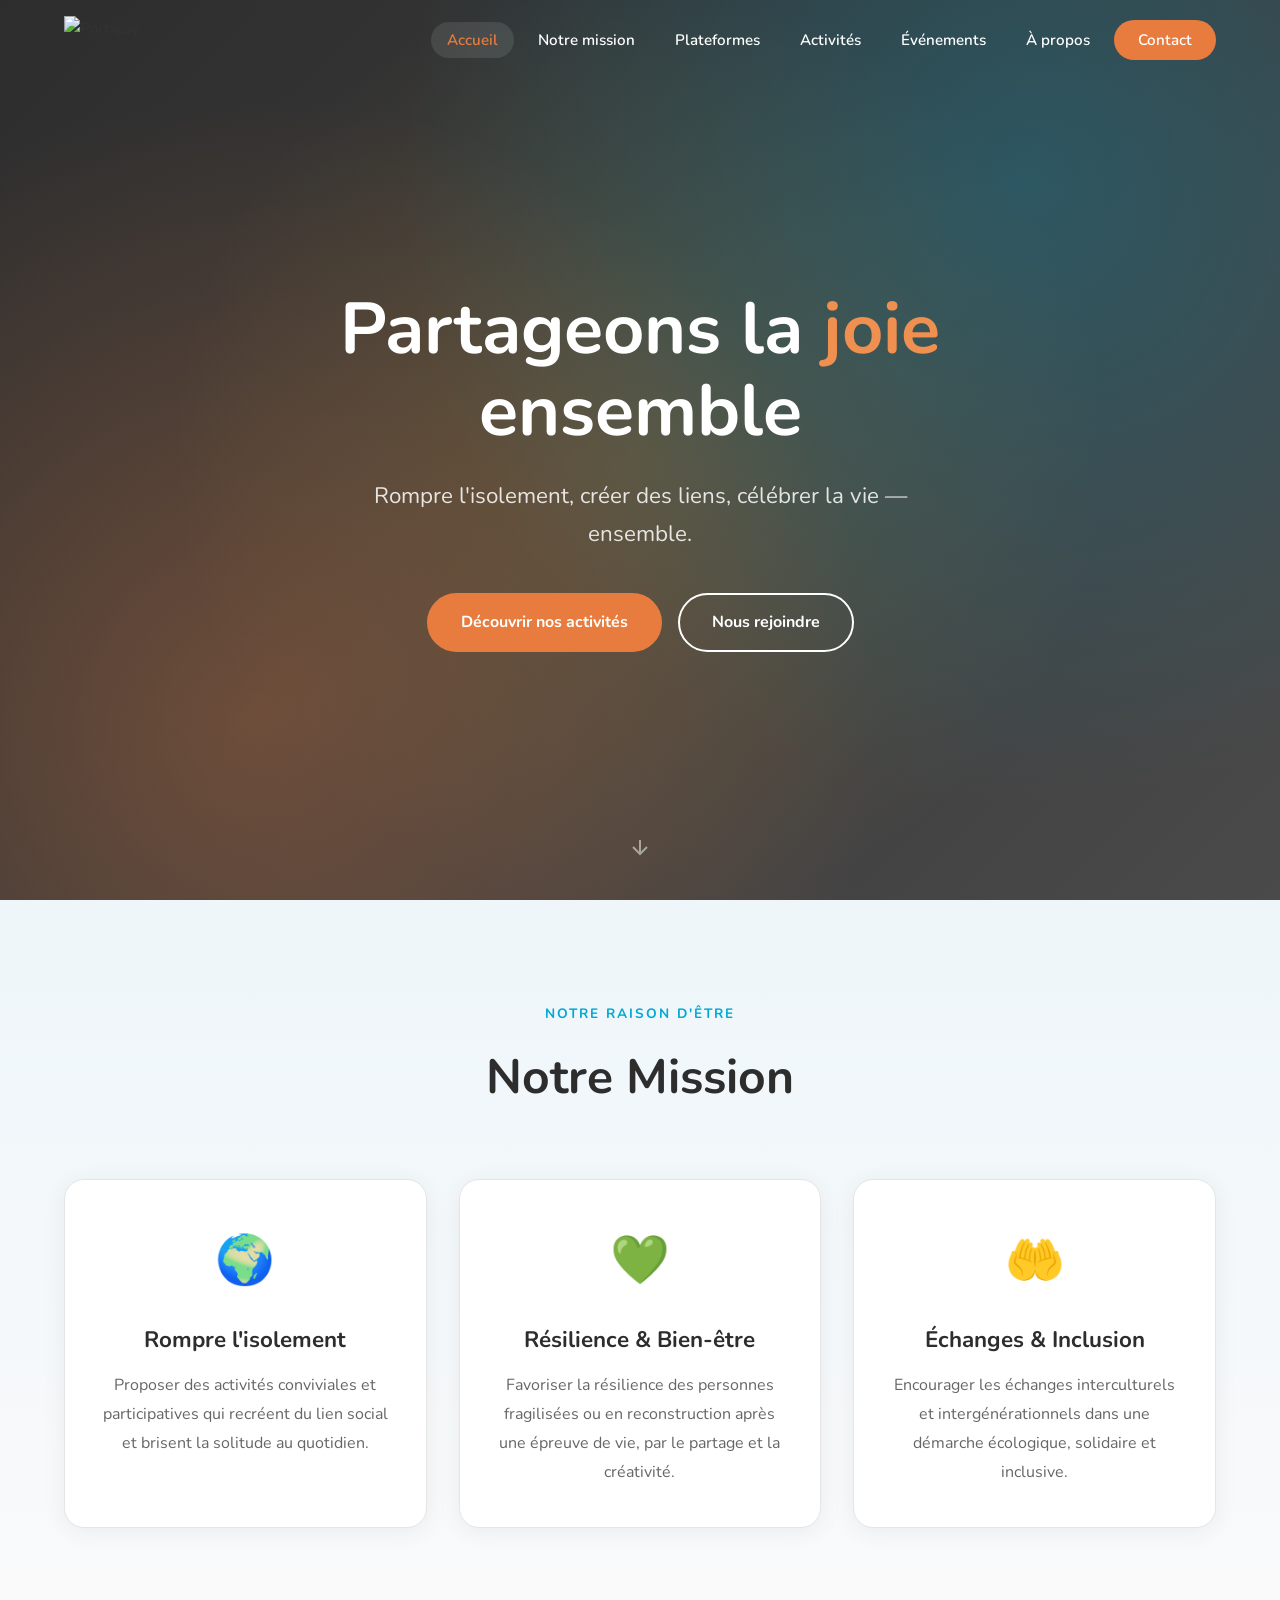
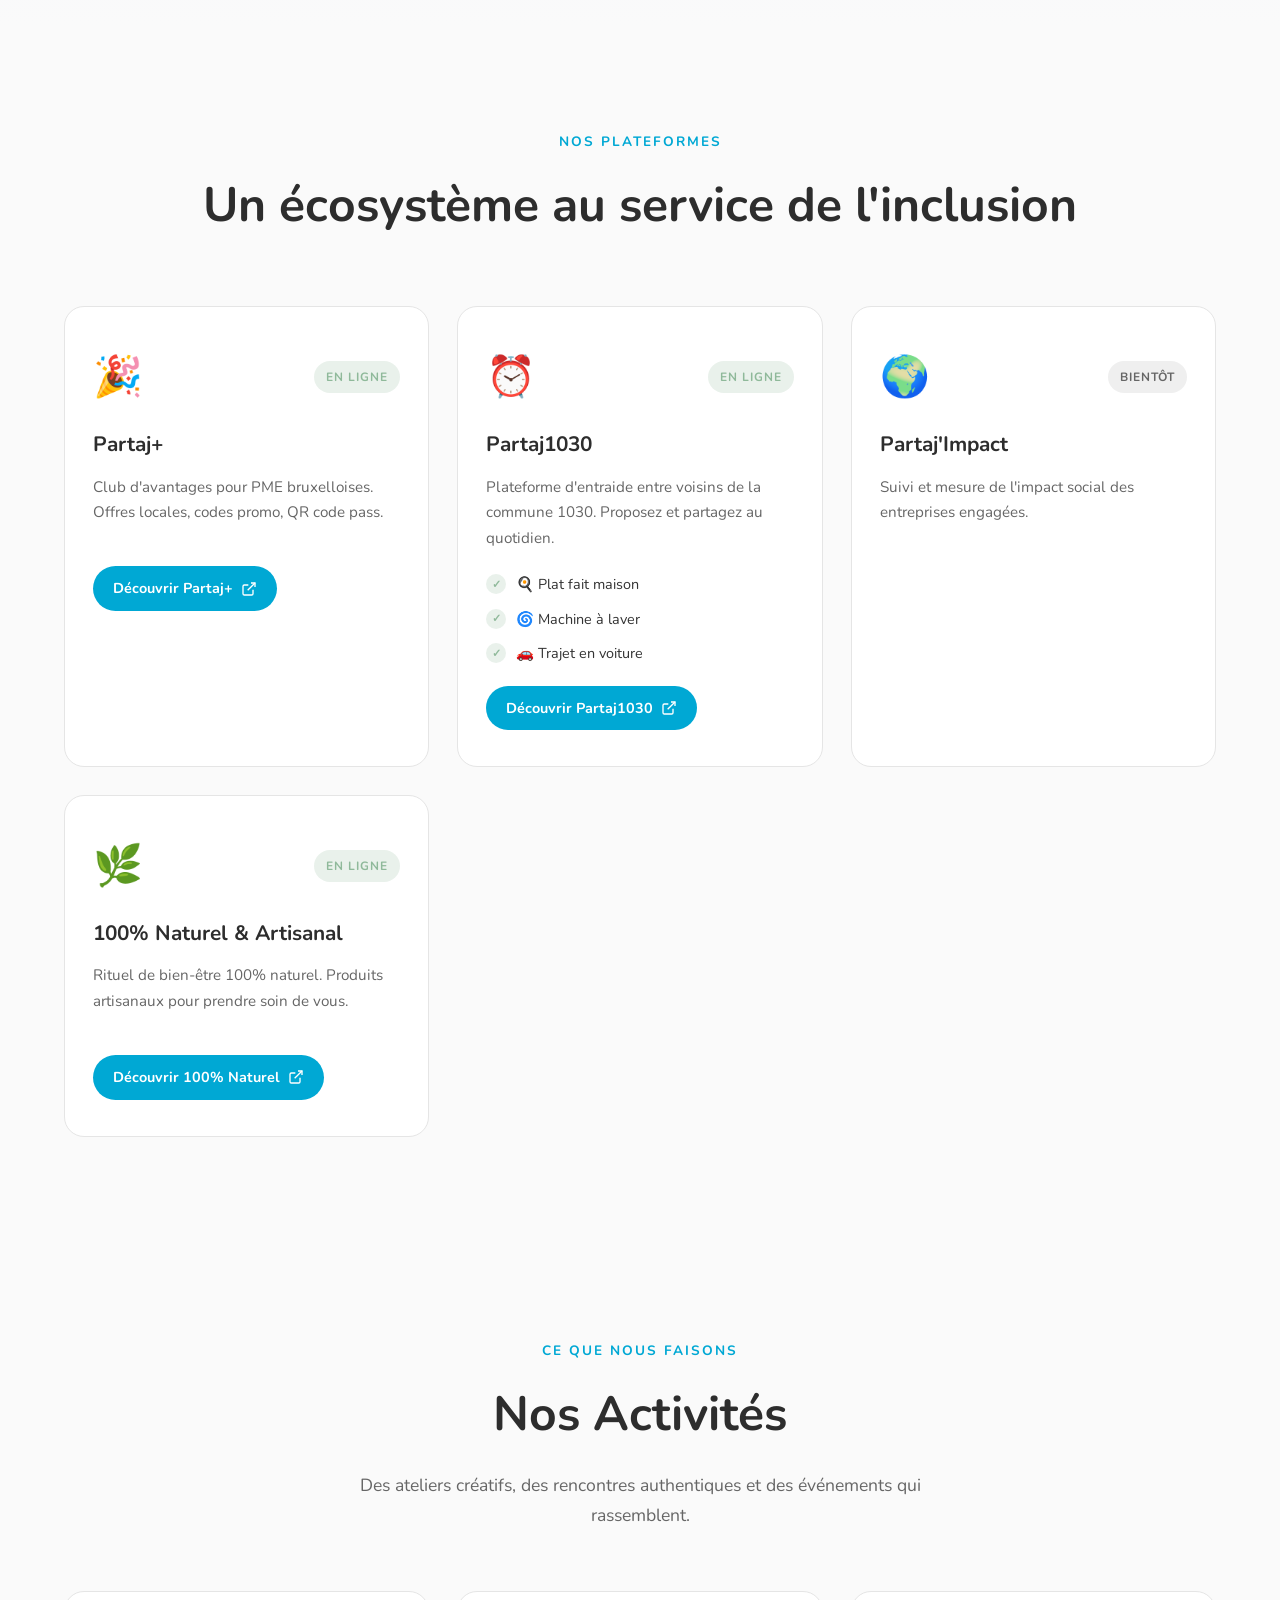
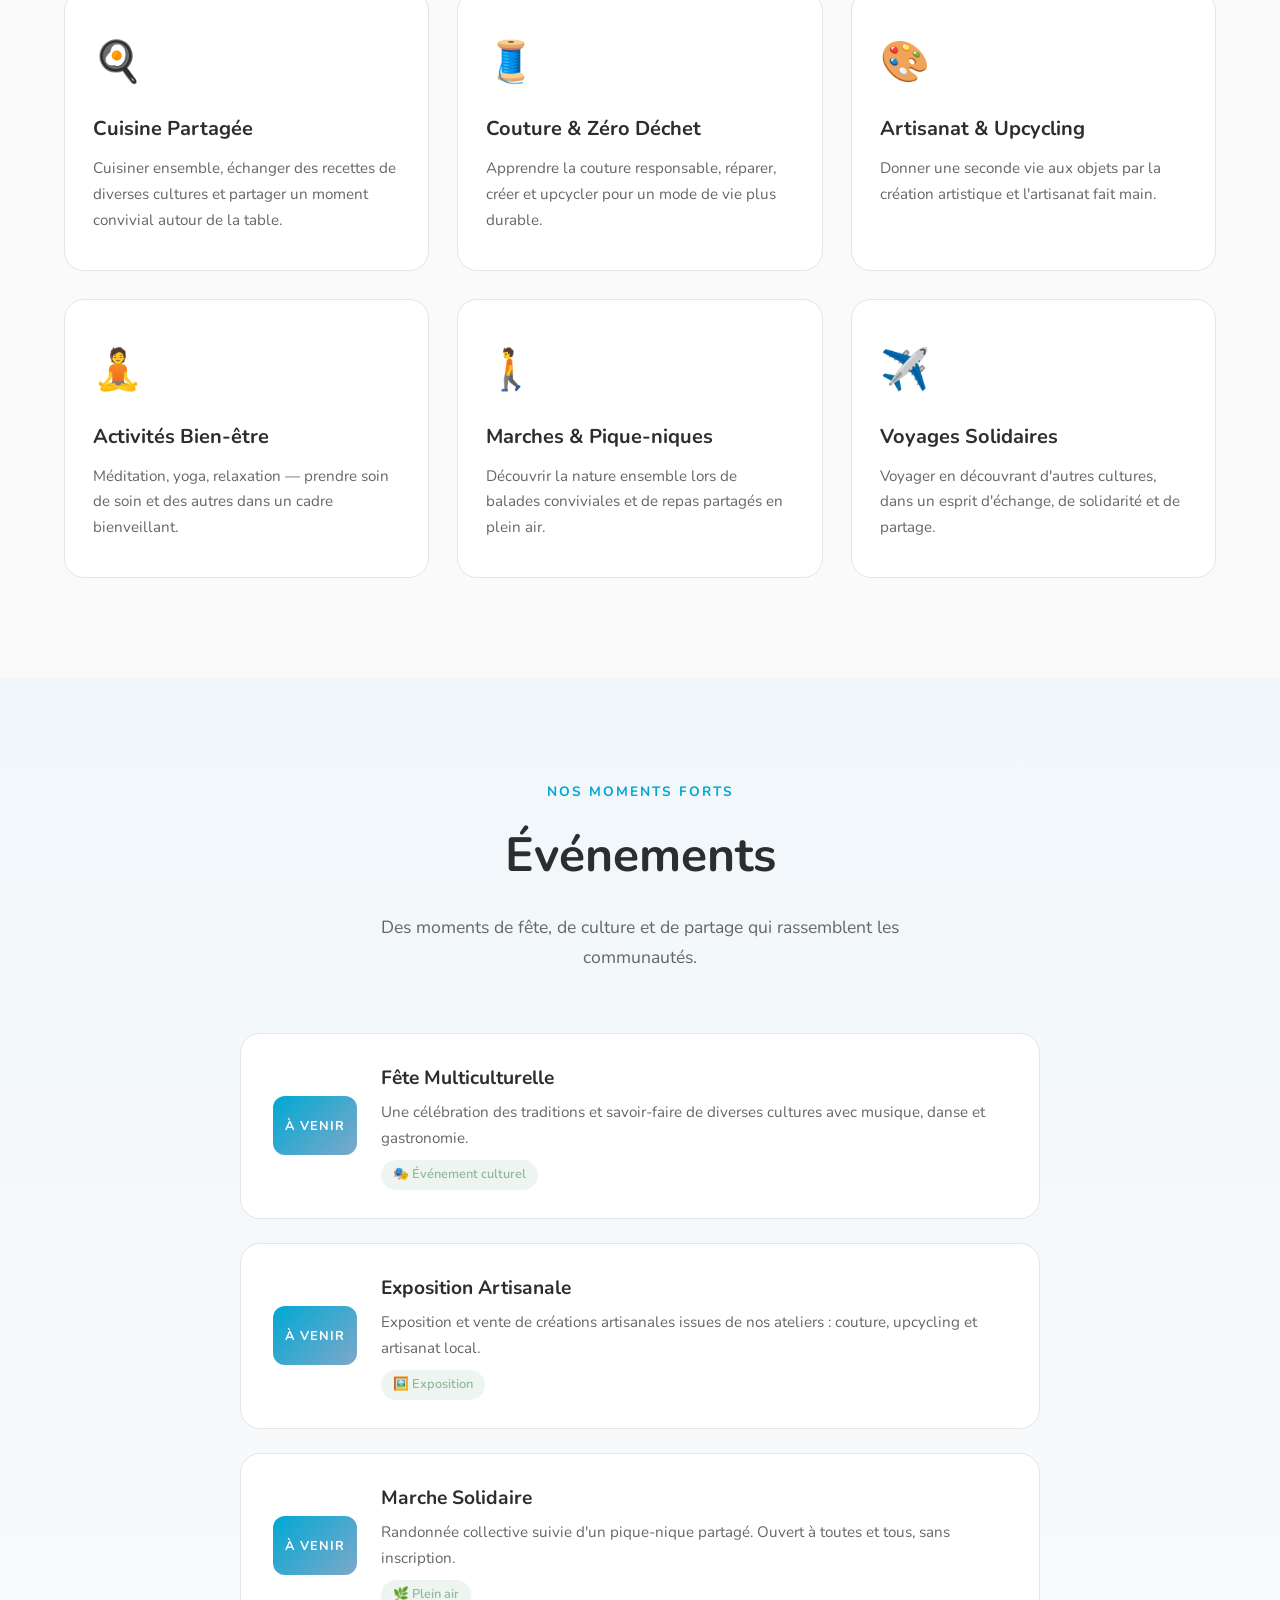
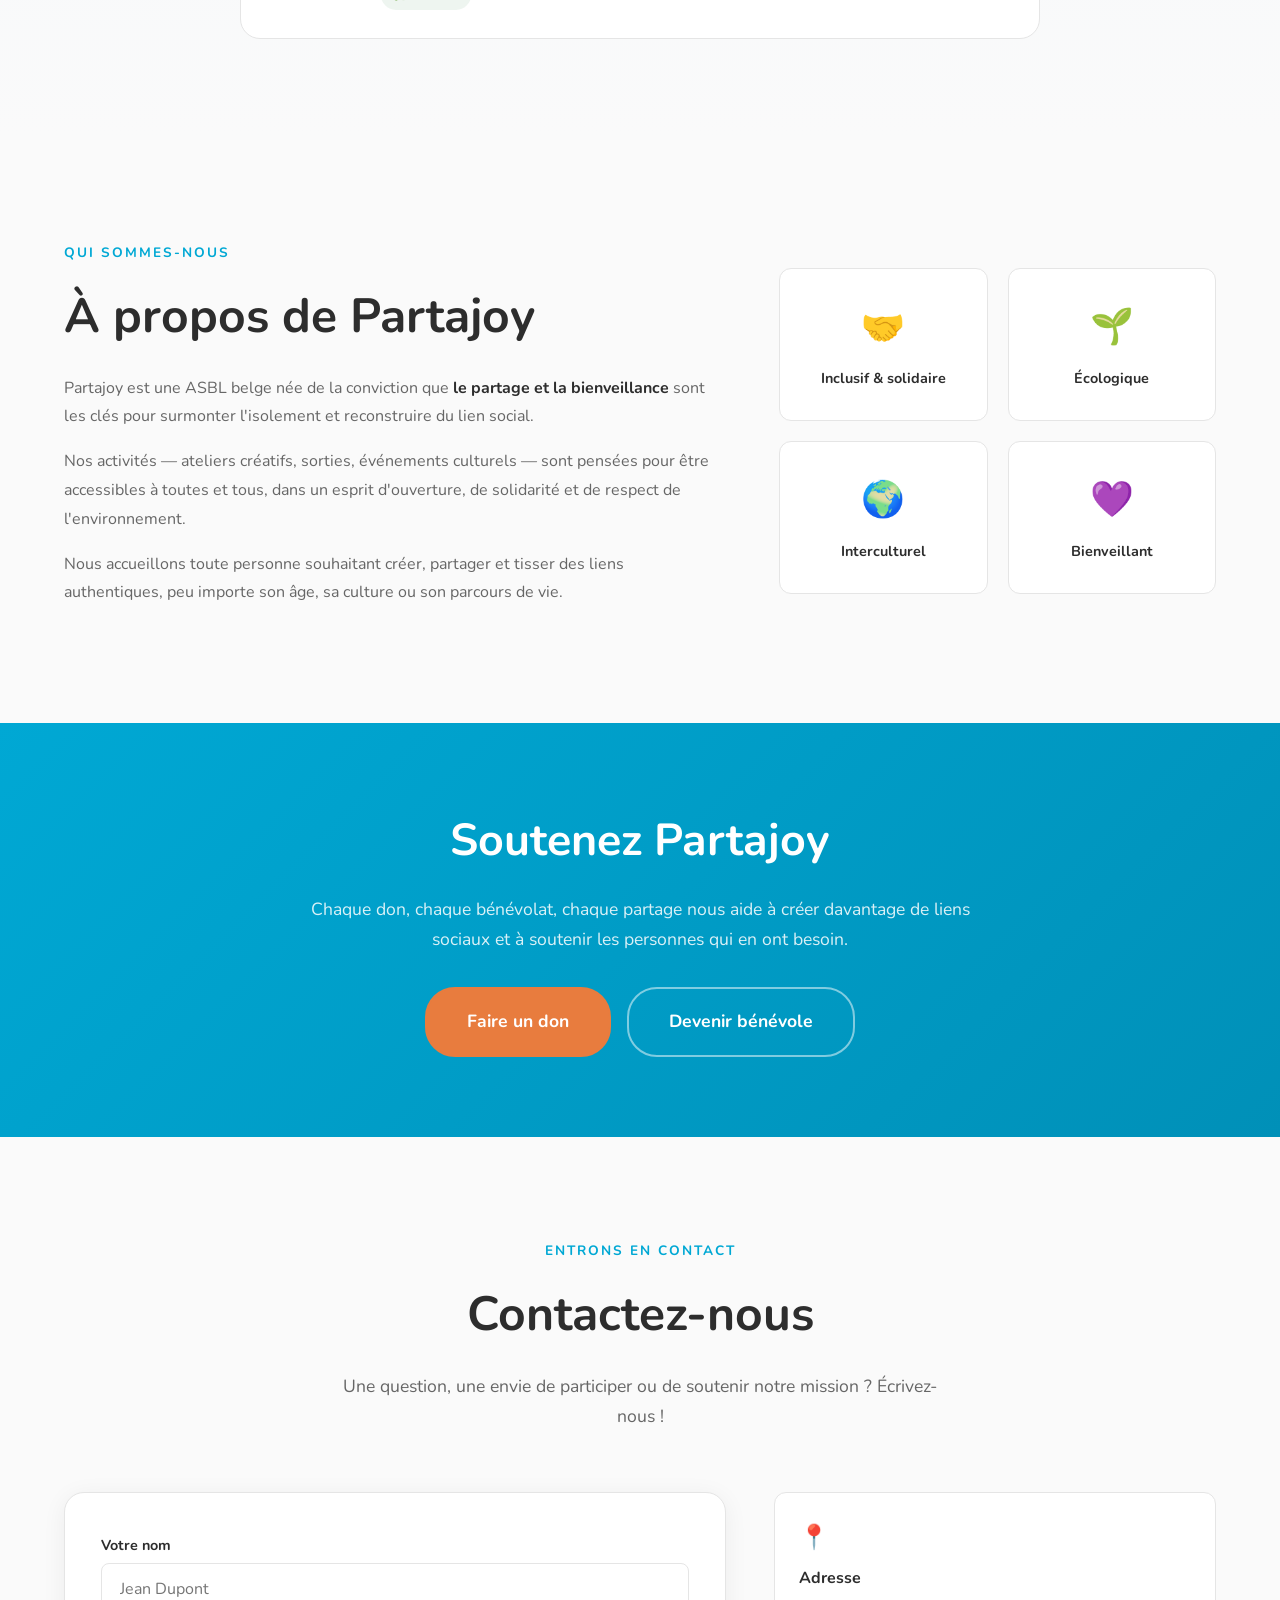
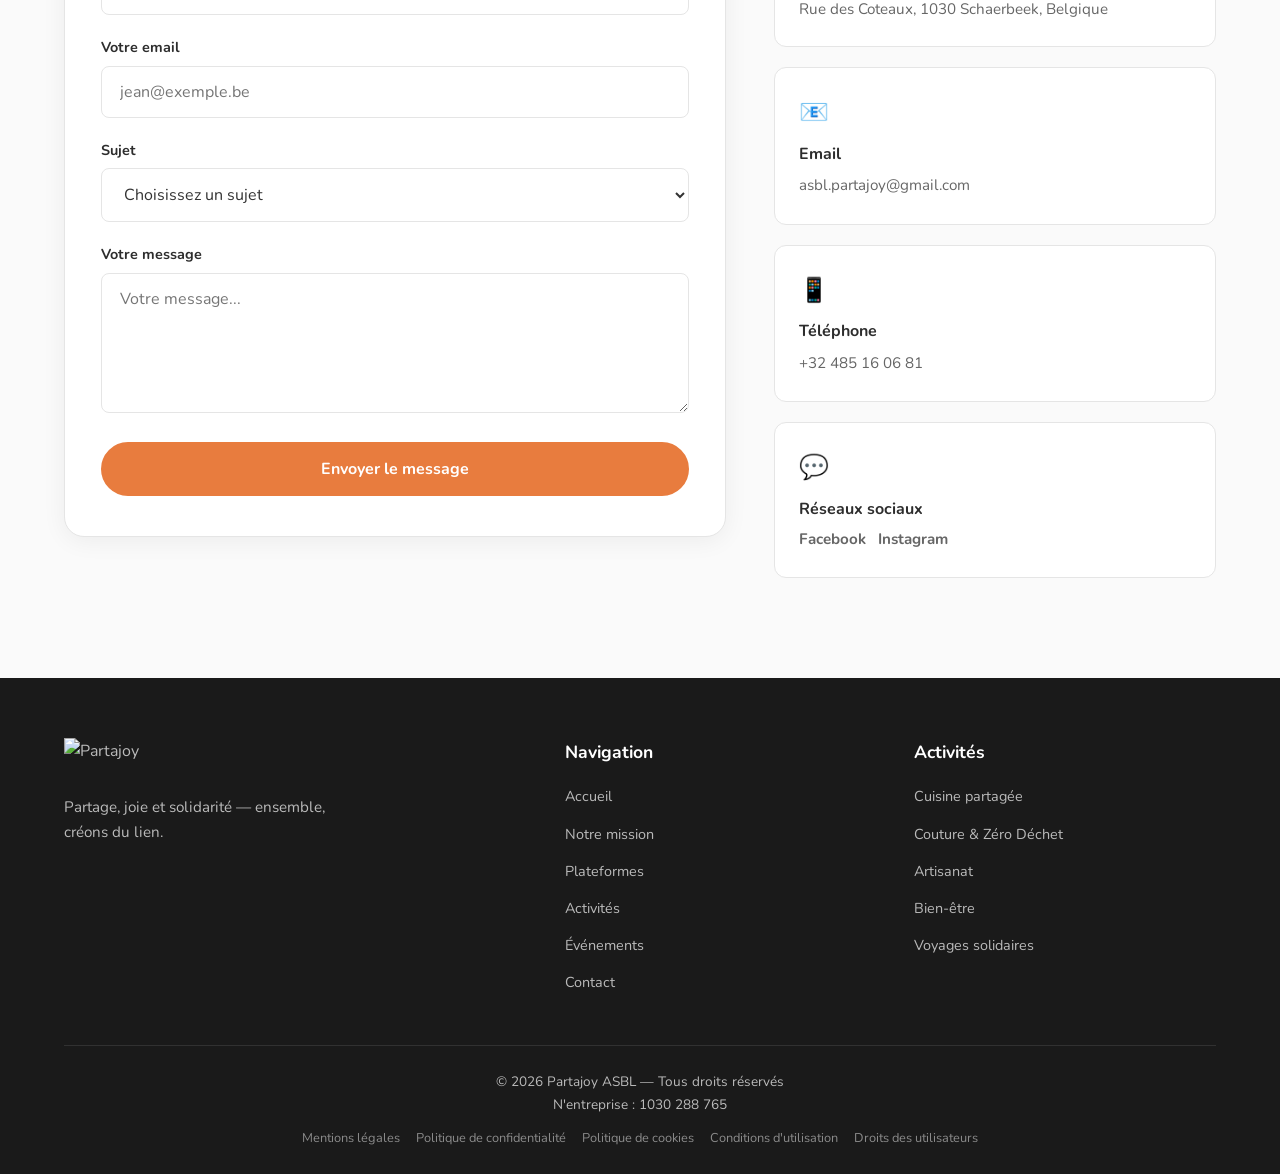
==== commit e63308b1: "Add 100% Naturel & Artisanal platform" ====
--- a/index.html
+++ b/index.html
@@ -126,6 +126,18 @@
                         <h3 class="plateforme-card__title">Partaj'Impact</h3>
                         <p class="plateforme-card__text">Suivi et mesure de l'impact social des entreprises engagées.</p>
                     </div>
+                    <div class="plateforme-card">
+                        <div class="plateforme-card__header">
+                            <div class="plateforme-card__icon">🌿</div>
+                            <span class="plateforme-card__badge plateforme-card__badge--live">En ligne</span>
+                        </div>
+                        <h3 class="plateforme-card__title">100% Naturel & Artisanal</h3>
+                        <p class="plateforme-card__text">Rituel de bien-être 100% naturel. Produits artisanaux pour prendre soin de vous.</p>
+                        <a href="https://soincare.vercel.app/" target="_blank" rel="noopener noreferrer" class="plateforme-card__link">
+                            Découvrir 100% Naturel
+                            <svg width="16" height="16" viewBox="0 0 24 24" fill="none" stroke="currentColor" stroke-width="2"><path d="M18 13v6a2 2 0 0 1-2 2H5a2 2 0 0 1-2-2V8a2 2 0 0 1 2-2h6"/><polyline points="15 3 21 3 21 9"/><line x1="10" y1="14" x2="21" y2="3"/></svg>
+                        </a>
+                    </div>
                 </div>
             </div>
         </section>
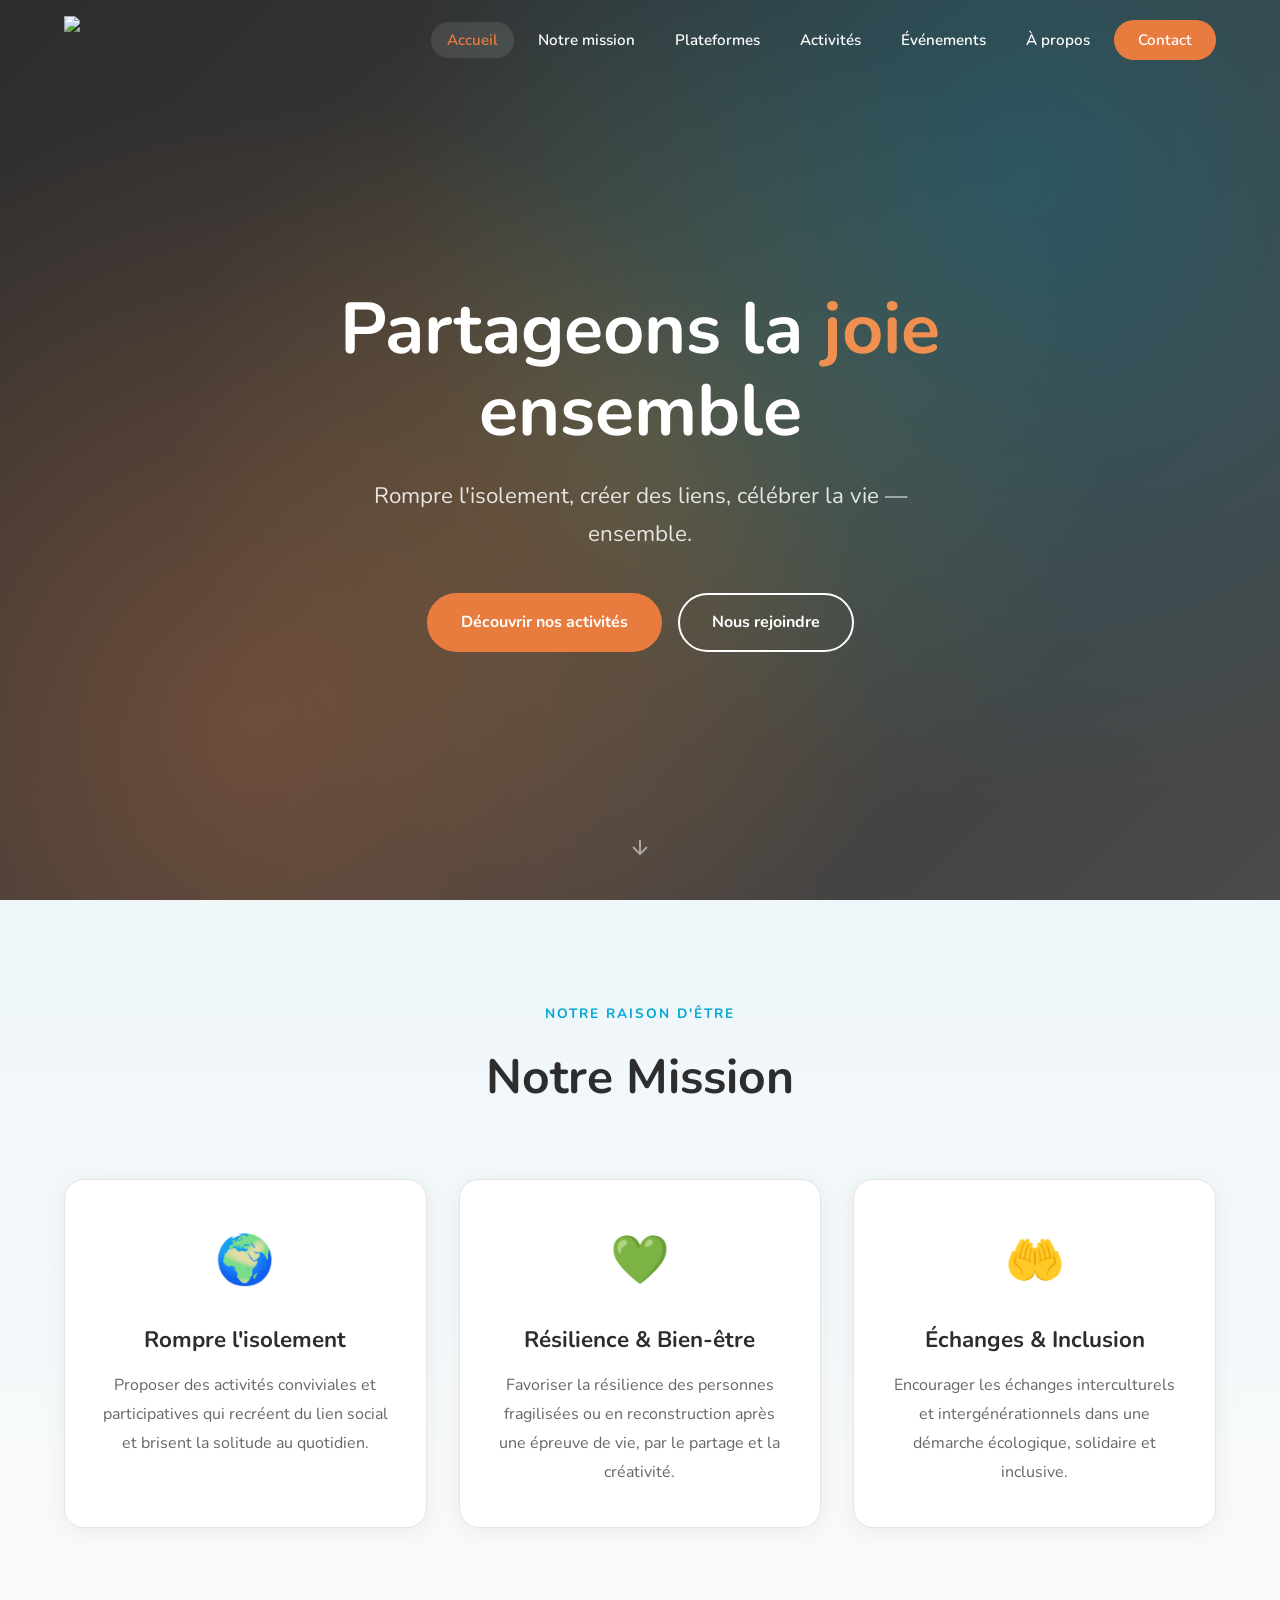
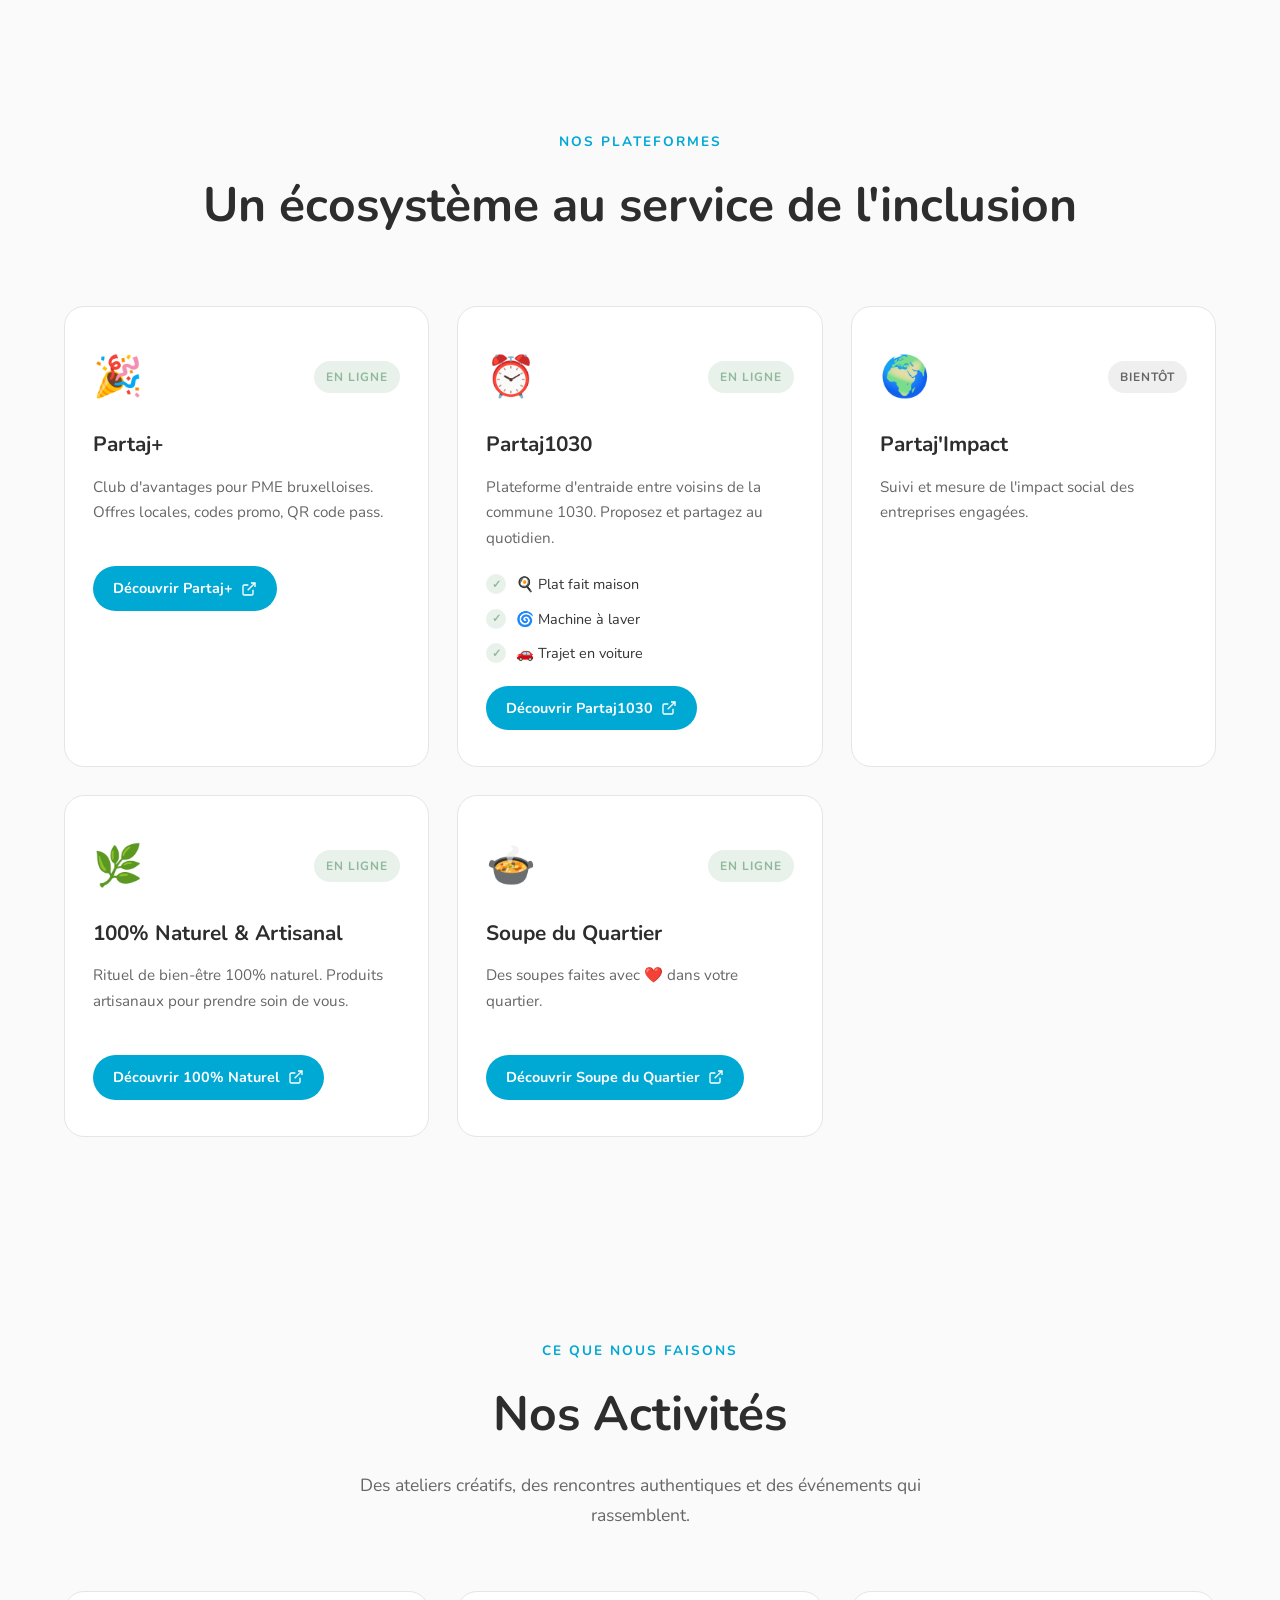
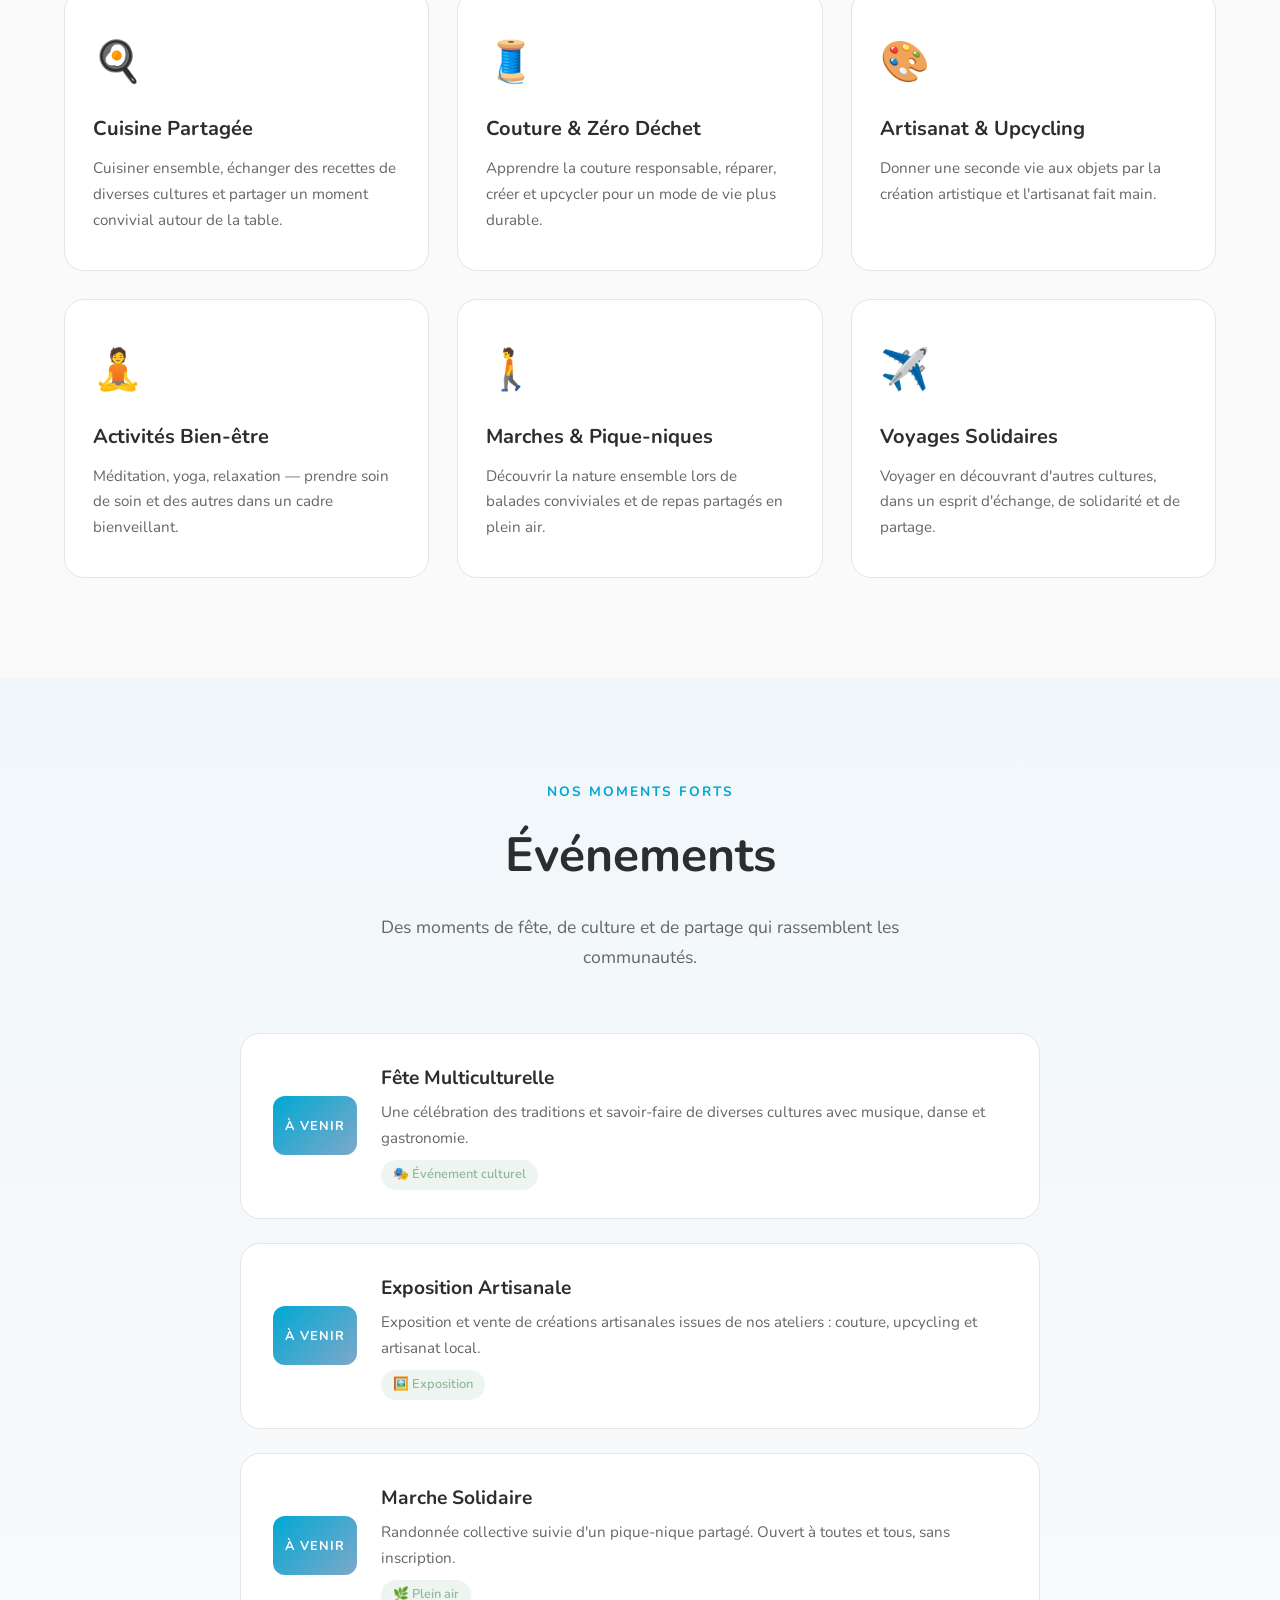
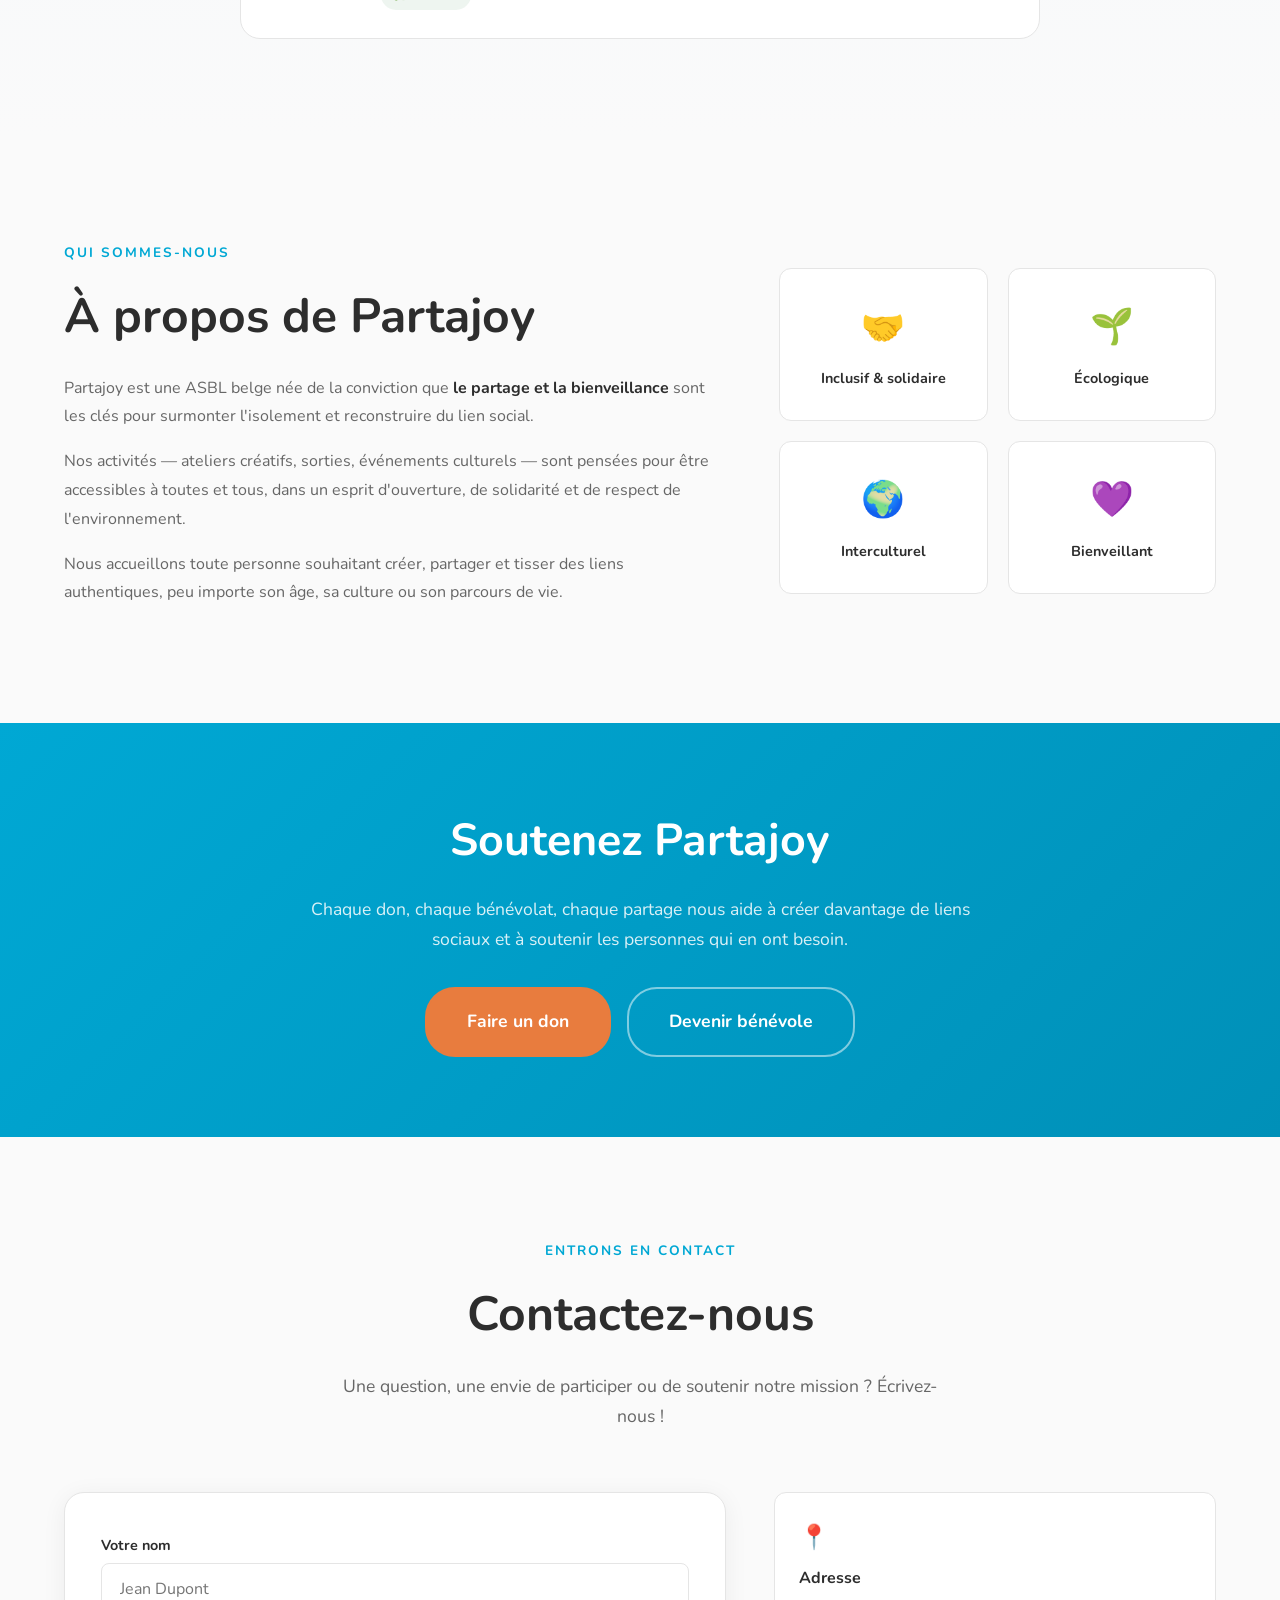
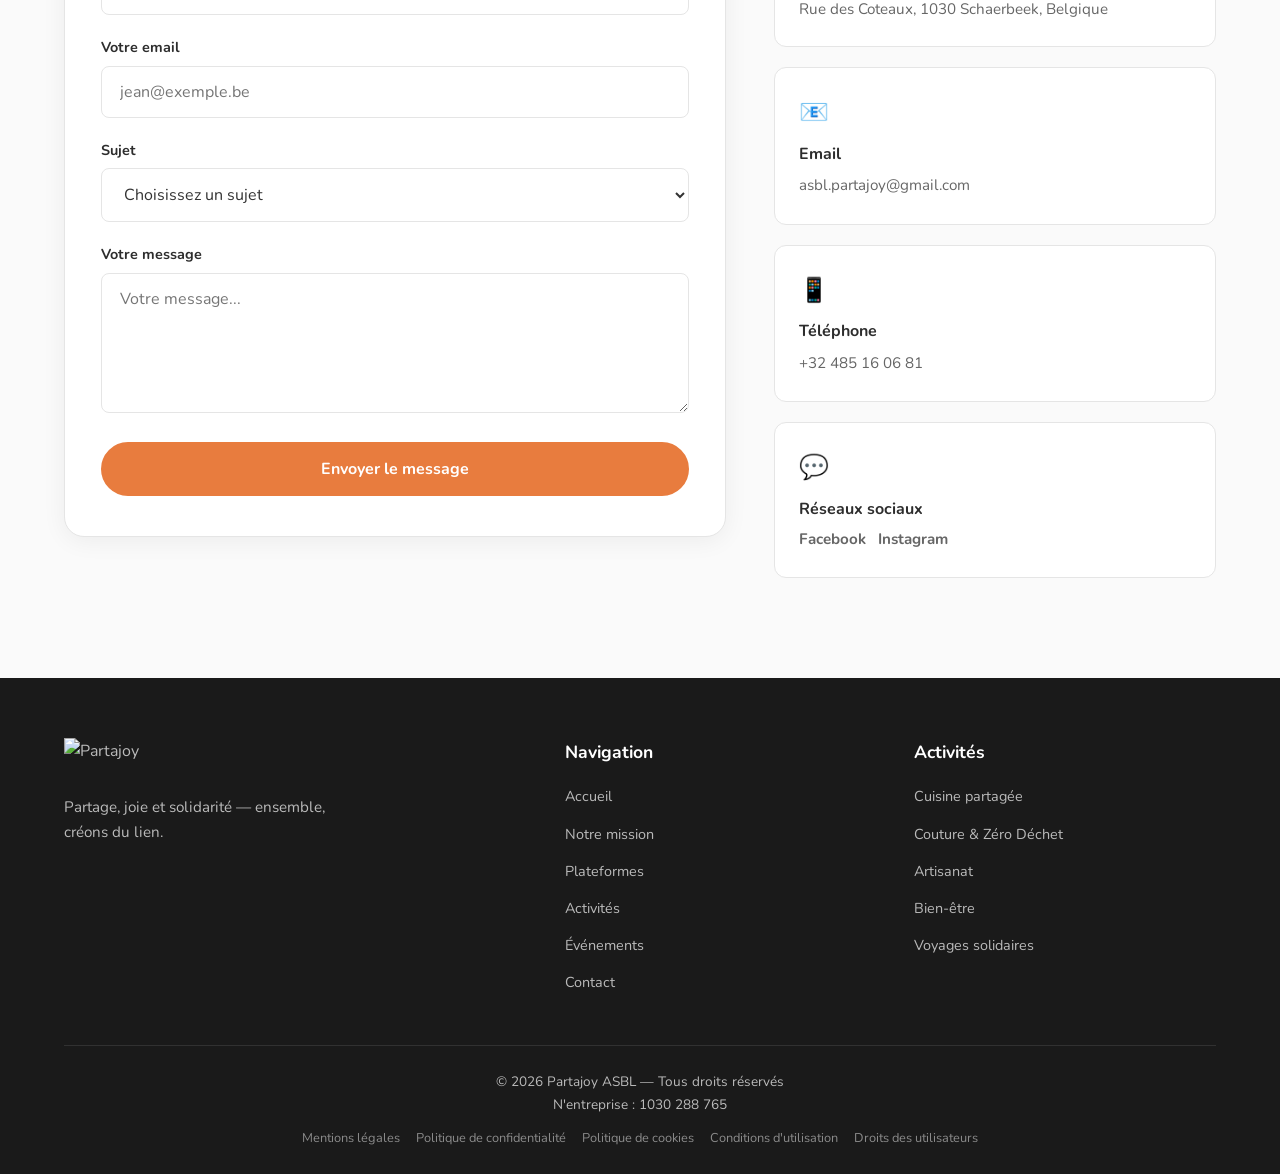
==== commit 252b5c9f: "Add Soupe du Quartier platform" ====
--- a/index.html
+++ b/index.html
@@ -138,6 +138,18 @@
                             <svg width="16" height="16" viewBox="0 0 24 24" fill="none" stroke="currentColor" stroke-width="2"><path d="M18 13v6a2 2 0 0 1-2 2H5a2 2 0 0 1-2-2V8a2 2 0 0 1 2-2h6"/><polyline points="15 3 21 3 21 9"/><line x1="10" y1="14" x2="21" y2="3"/></svg>
                         </a>
                     </div>
+                    <div class="plateforme-card">
+                        <div class="plateforme-card__header">
+                            <div class="plateforme-card__icon">🍲</div>
+                            <span class="plateforme-card__badge plateforme-card__badge--live">En ligne</span>
+                        </div>
+                        <h3 class="plateforme-card__title">Soupe du Quartier</h3>
+                        <p class="plateforme-card__text">Des soupes faites avec ❤️ dans votre quartier.</p>
+                        <a href="https://soupe-quartier.vercel.app/" target="_blank" rel="noopener noreferrer" class="plateforme-card__link">
+                            Découvrir Soupe du Quartier
+                            <svg width="16" height="16" viewBox="0 0 24 24" fill="none" stroke="currentColor" stroke-width="2"><path d="M18 13v6a2 2 0 0 1-2 2H5a2 2 0 0 1-2-2V8a2 2 0 0 1 2-2h6"/><polyline points="15 3 21 3 21 9"/><line x1="10" y1="14" x2="21" y2="3"/></svg>
+                        </a>
+                    </div>
                 </div>
             </div>
         </section>
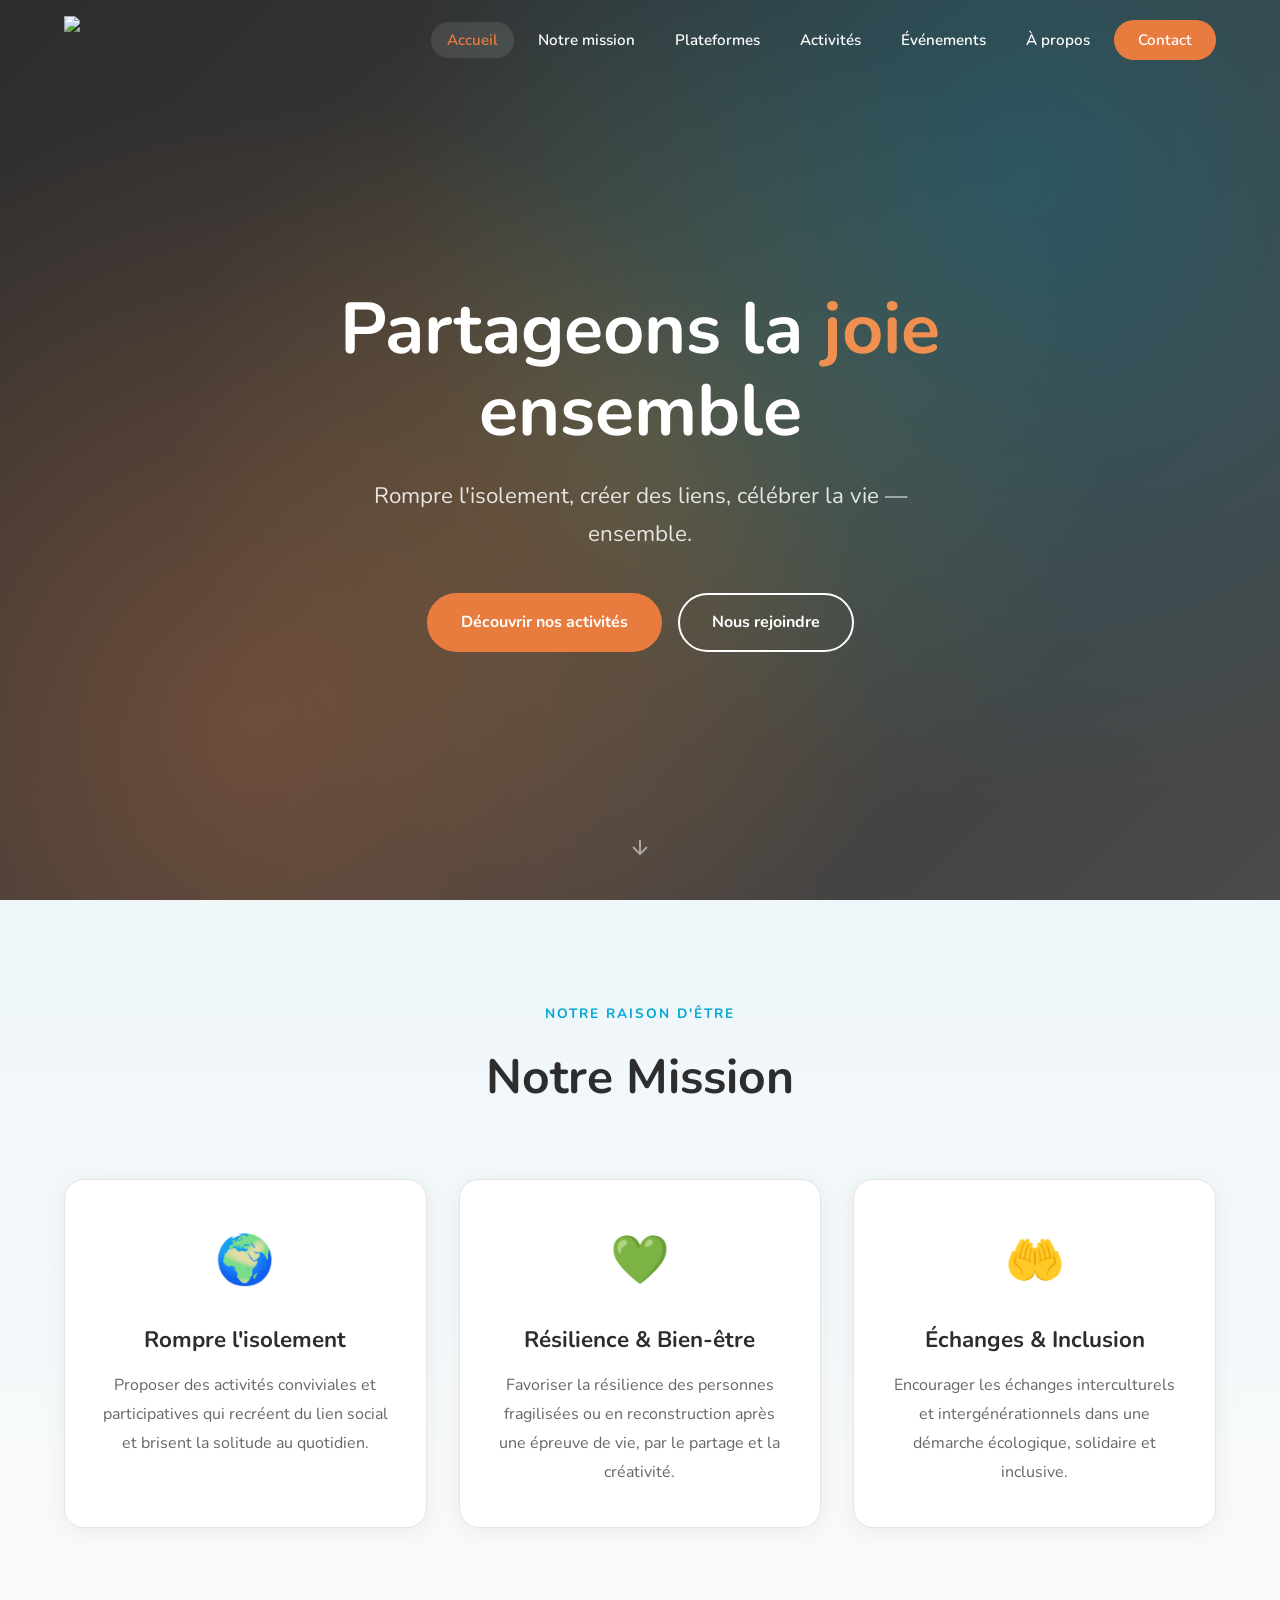
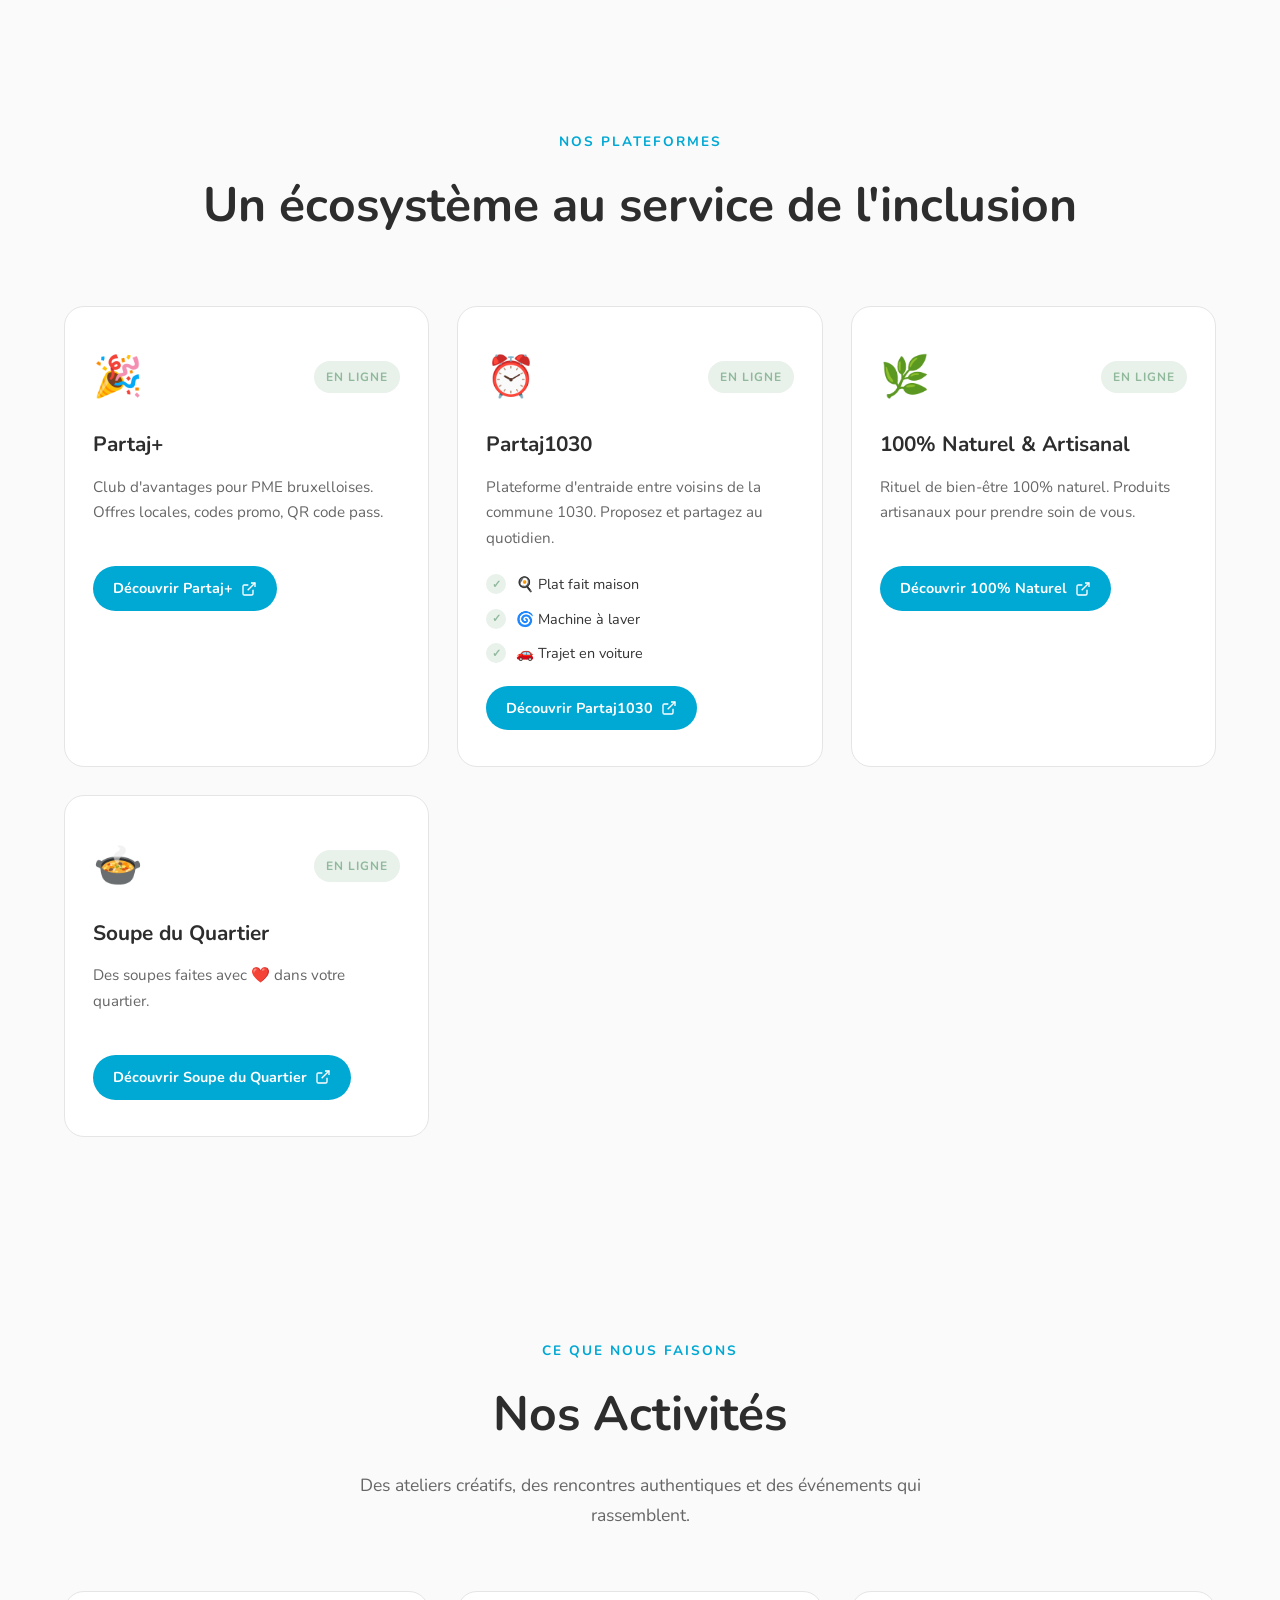
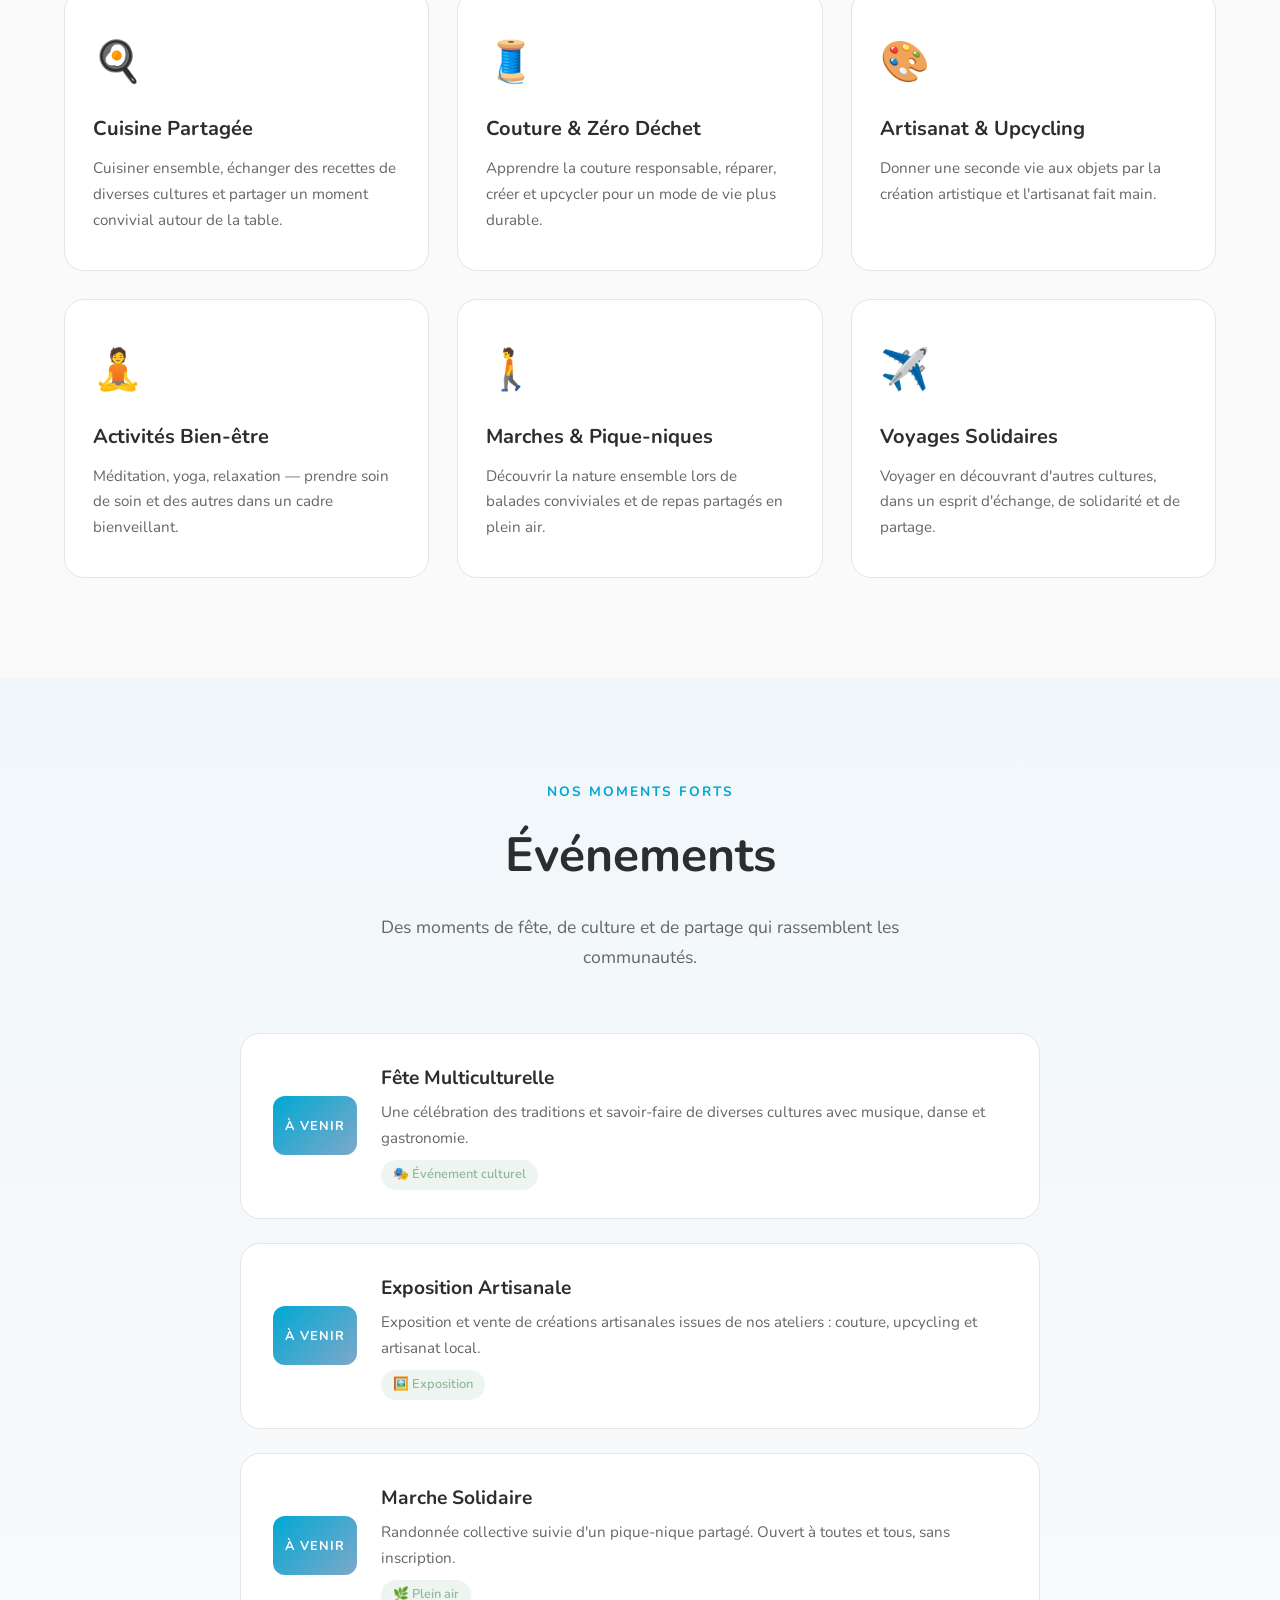
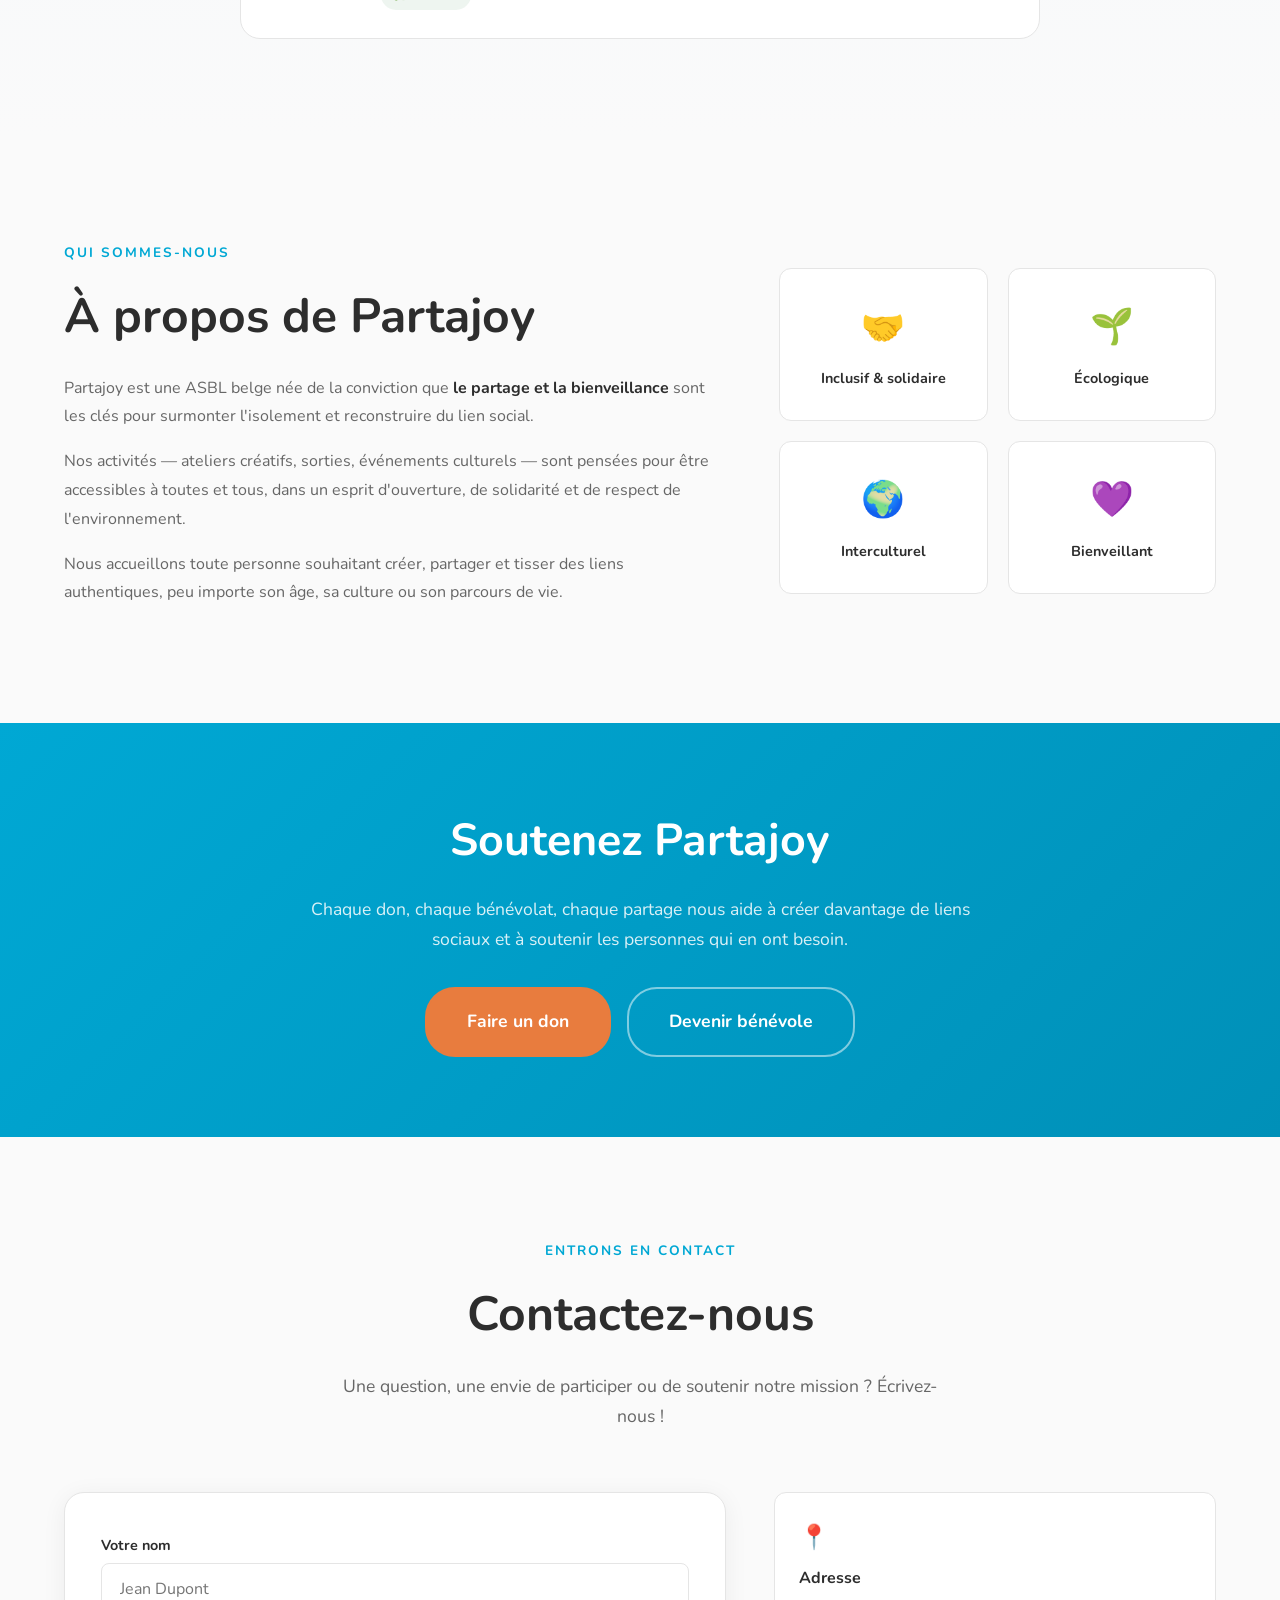
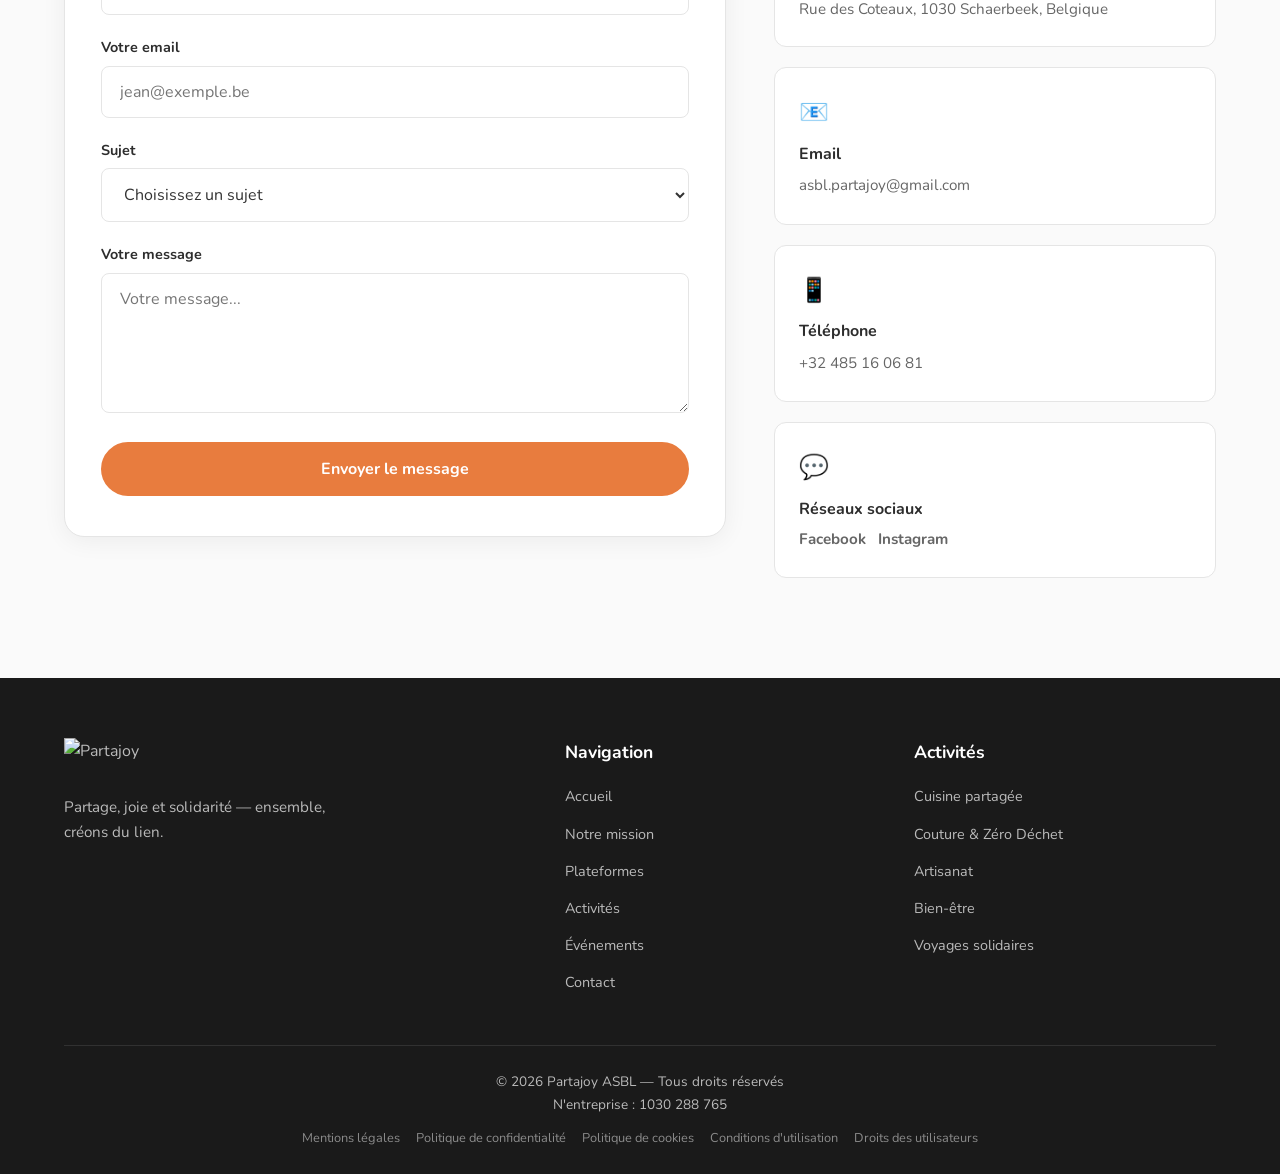
==== commit 31c92f27: "Remove Partaj'Impact platform" ====
--- a/index.html
+++ b/index.html
@@ -120,14 +120,6 @@
                     </div>
                     <div class="plateforme-card">
                         <div class="plateforme-card__header">
-                            <div class="plateforme-card__icon">🌍</div>
-                            <span class="plateforme-card__badge">Bientôt</span>
-                        </div>
-                        <h3 class="plateforme-card__title">Partaj'Impact</h3>
-                        <p class="plateforme-card__text">Suivi et mesure de l'impact social des entreprises engagées.</p>
-                    </div>
-                    <div class="plateforme-card">
-                        <div class="plateforme-card__header">
                             <div class="plateforme-card__icon">🌿</div>
                             <span class="plateforme-card__badge plateforme-card__badge--live">En ligne</span>
                         </div>
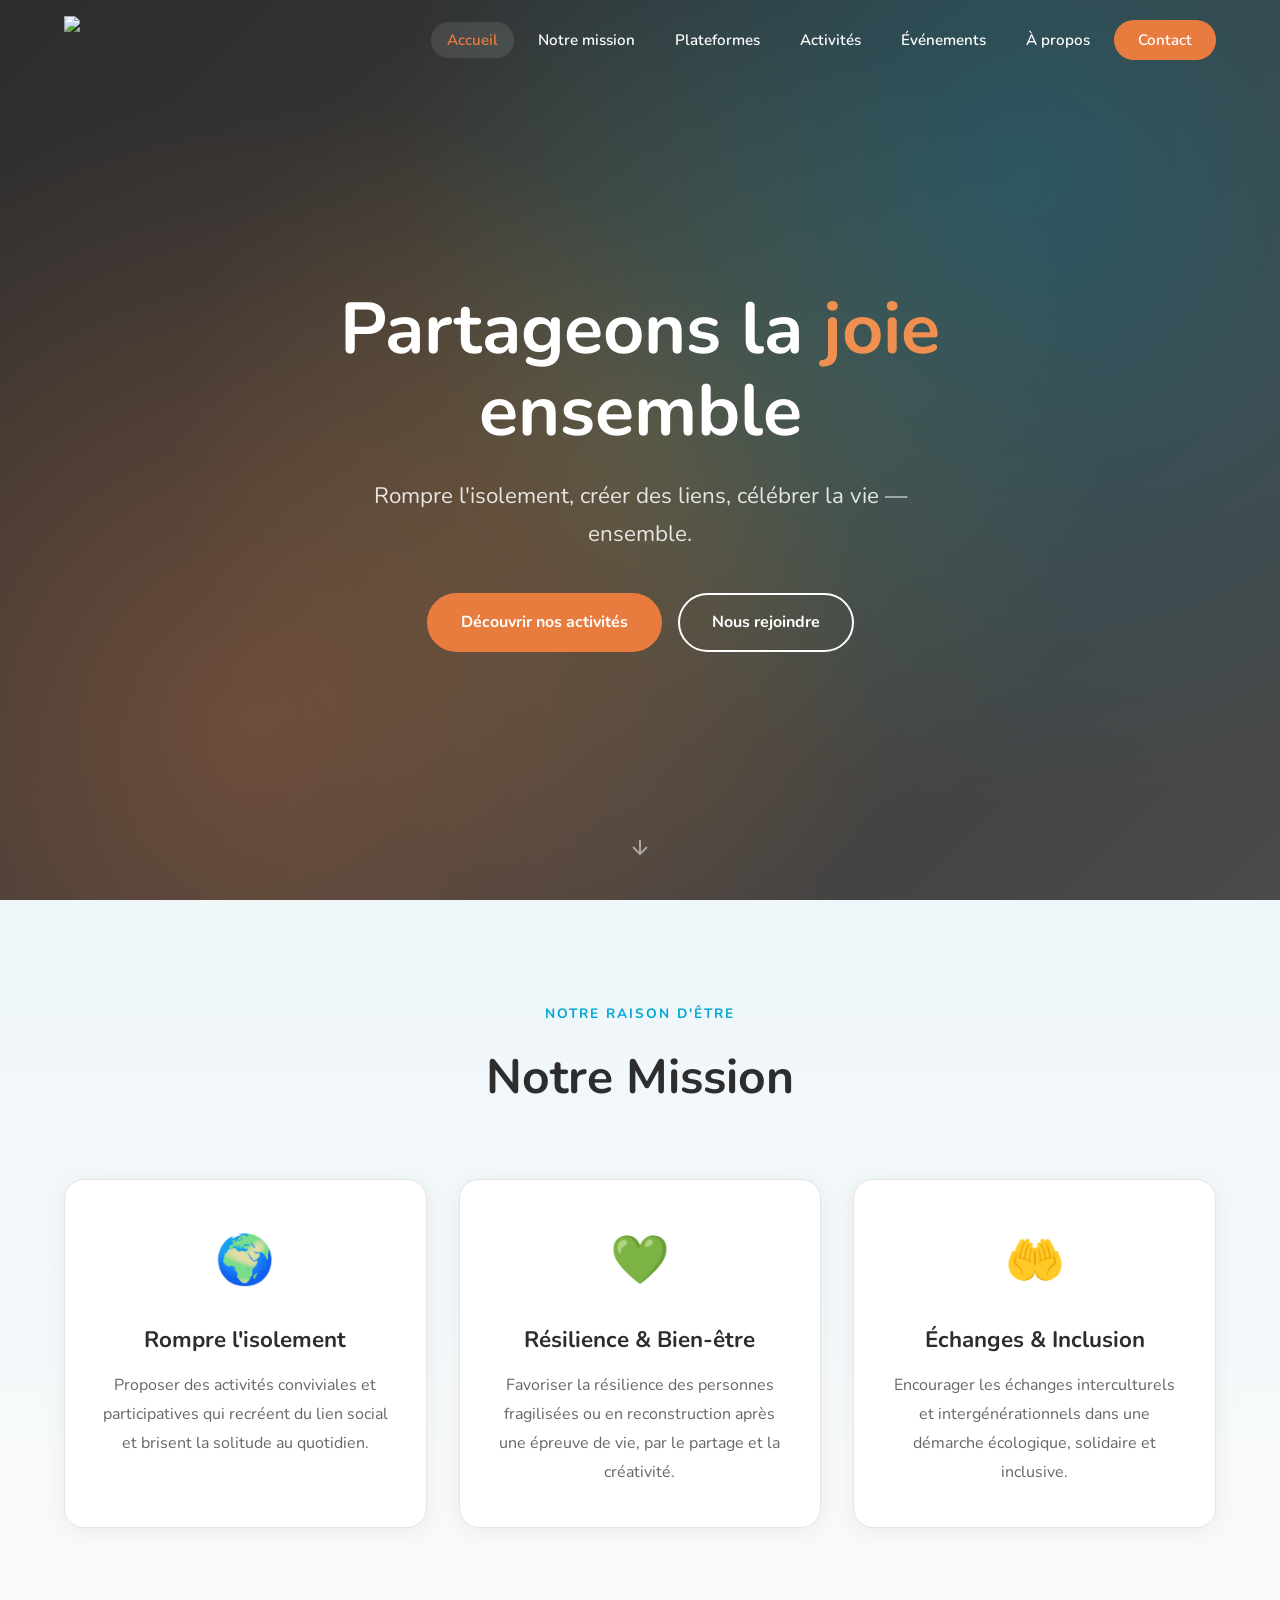
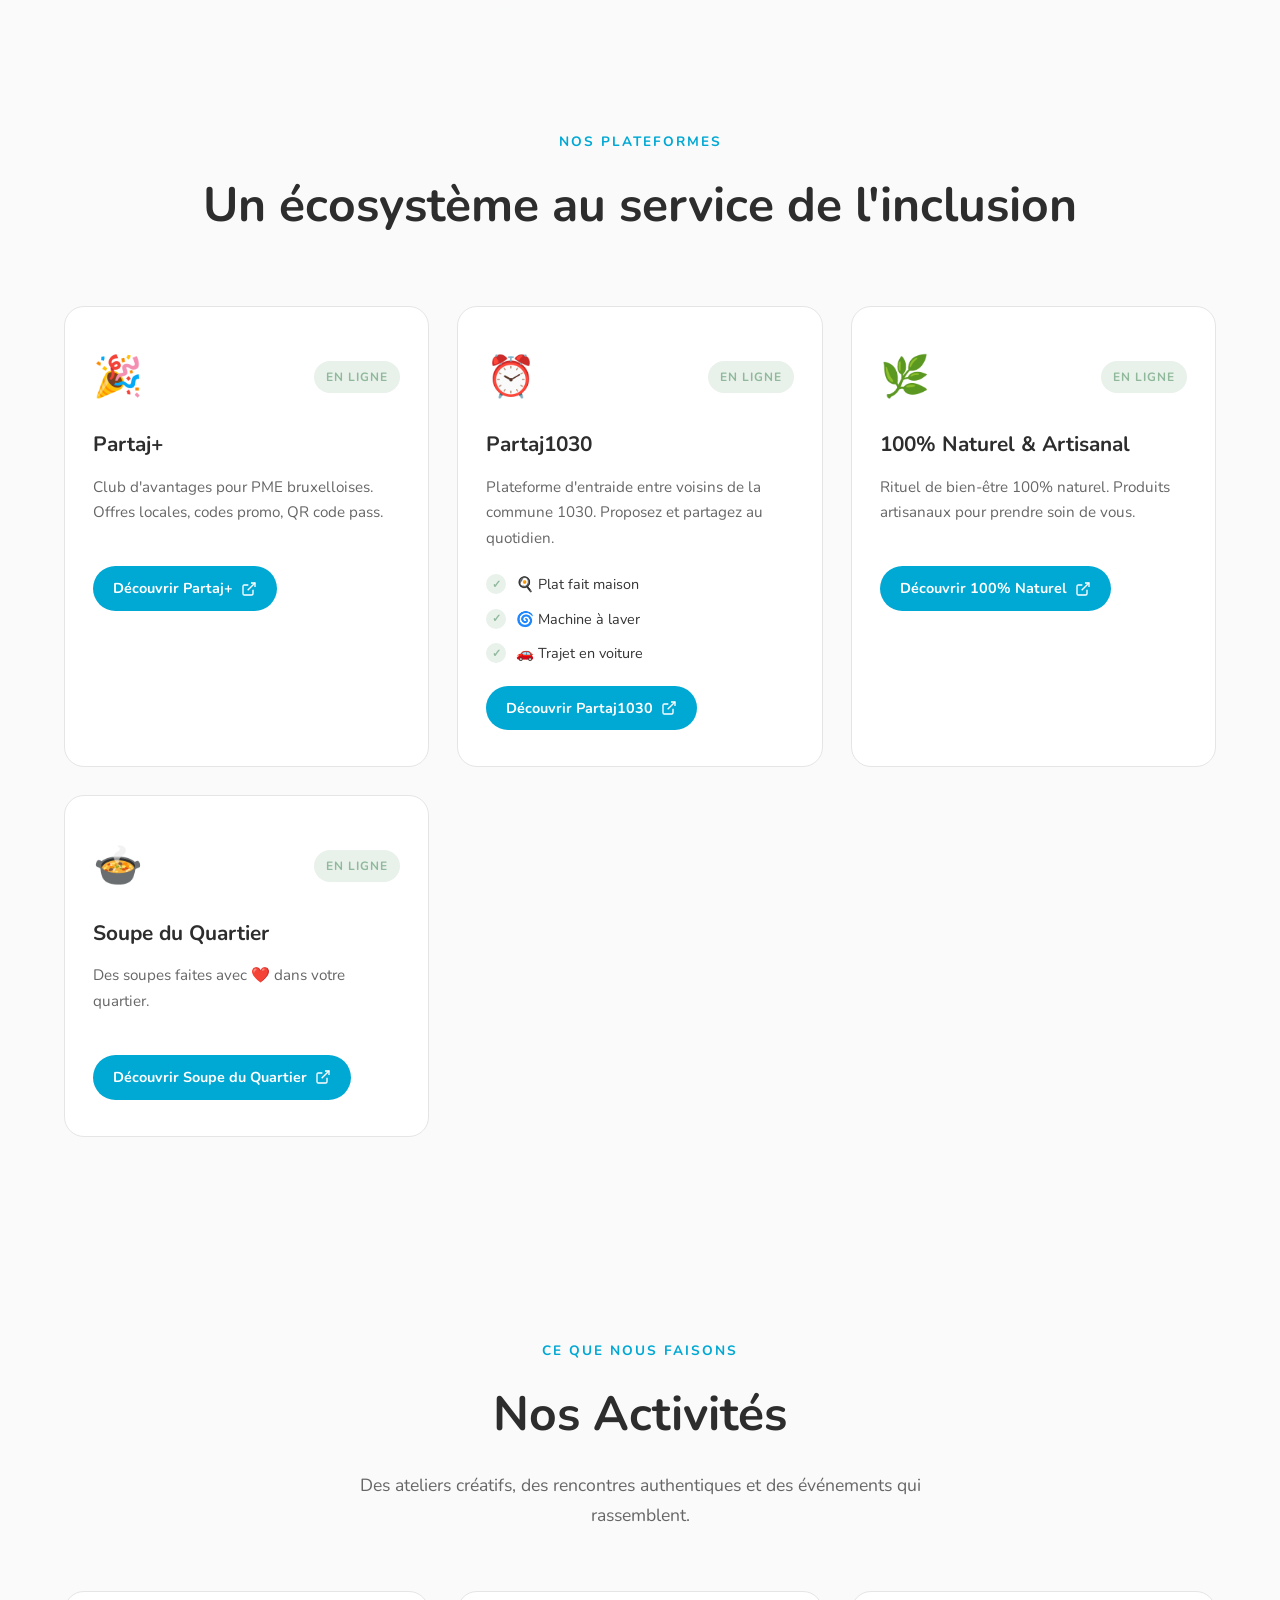
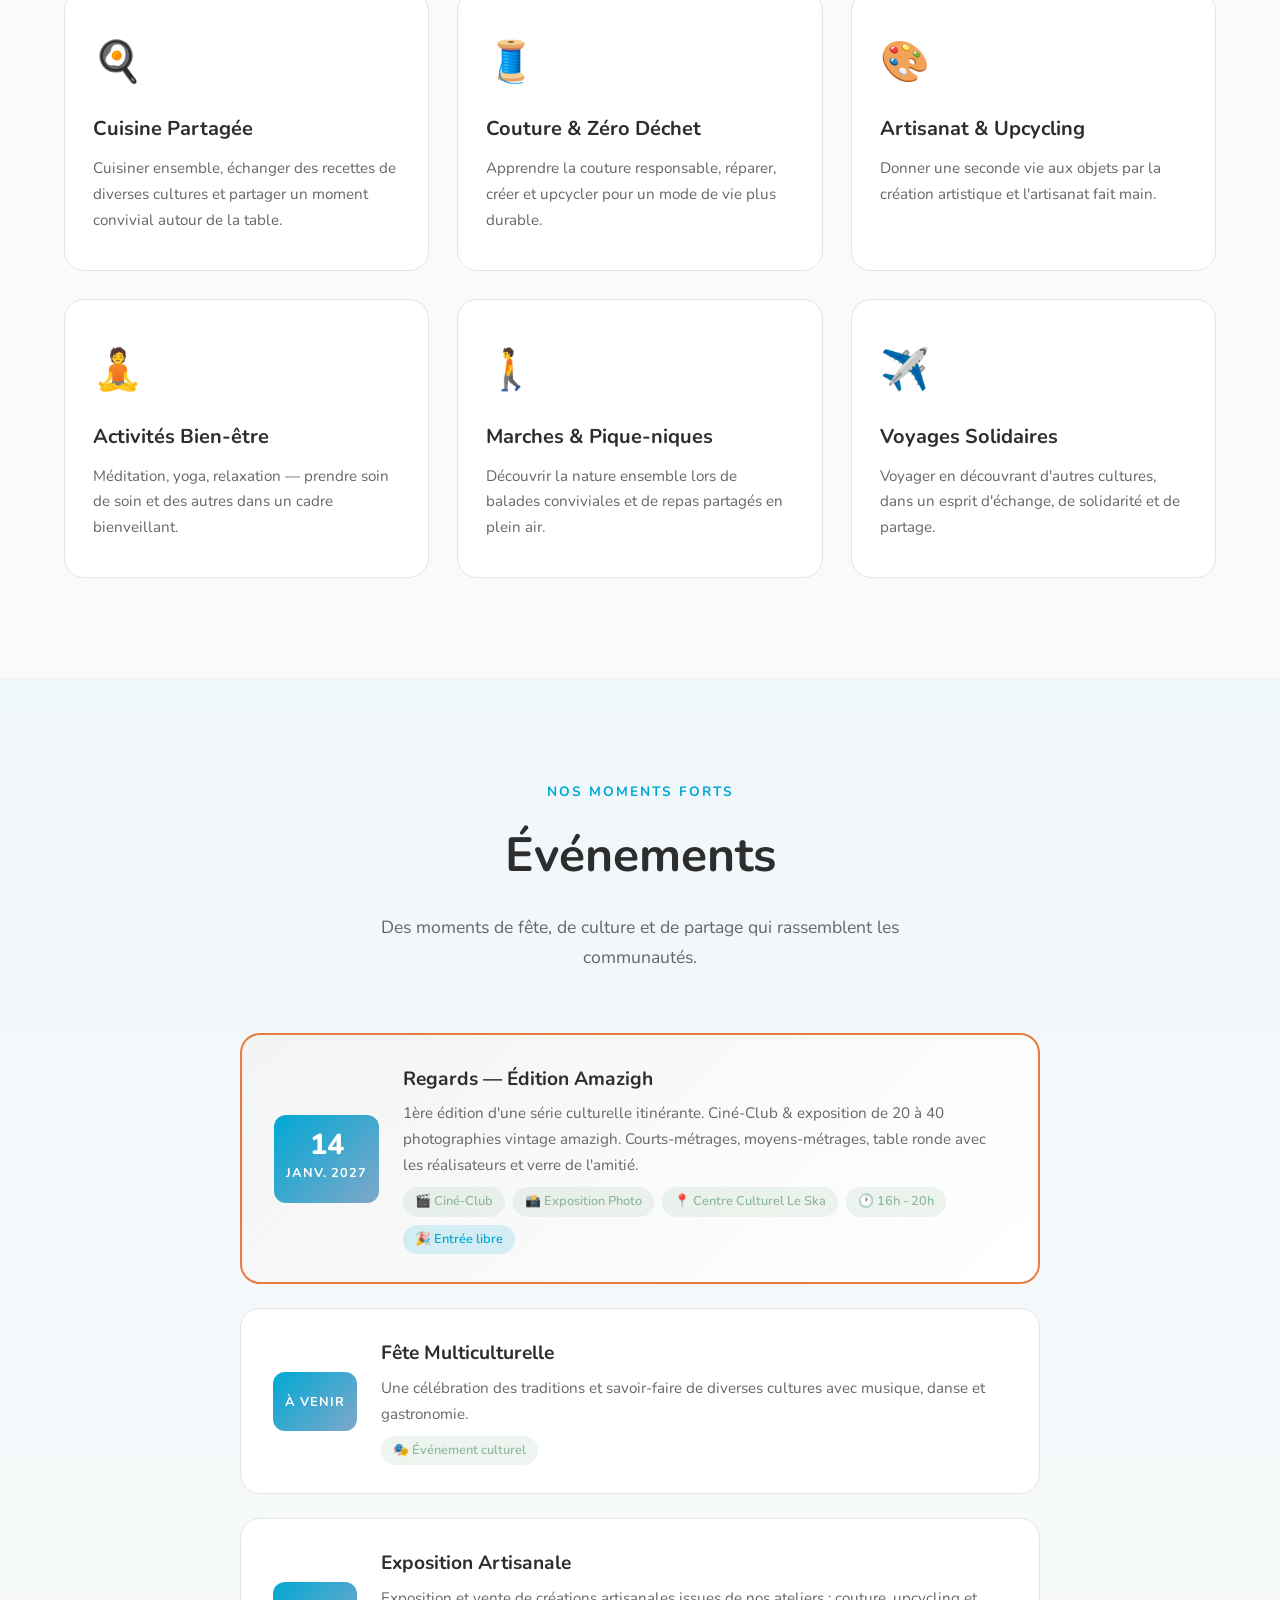
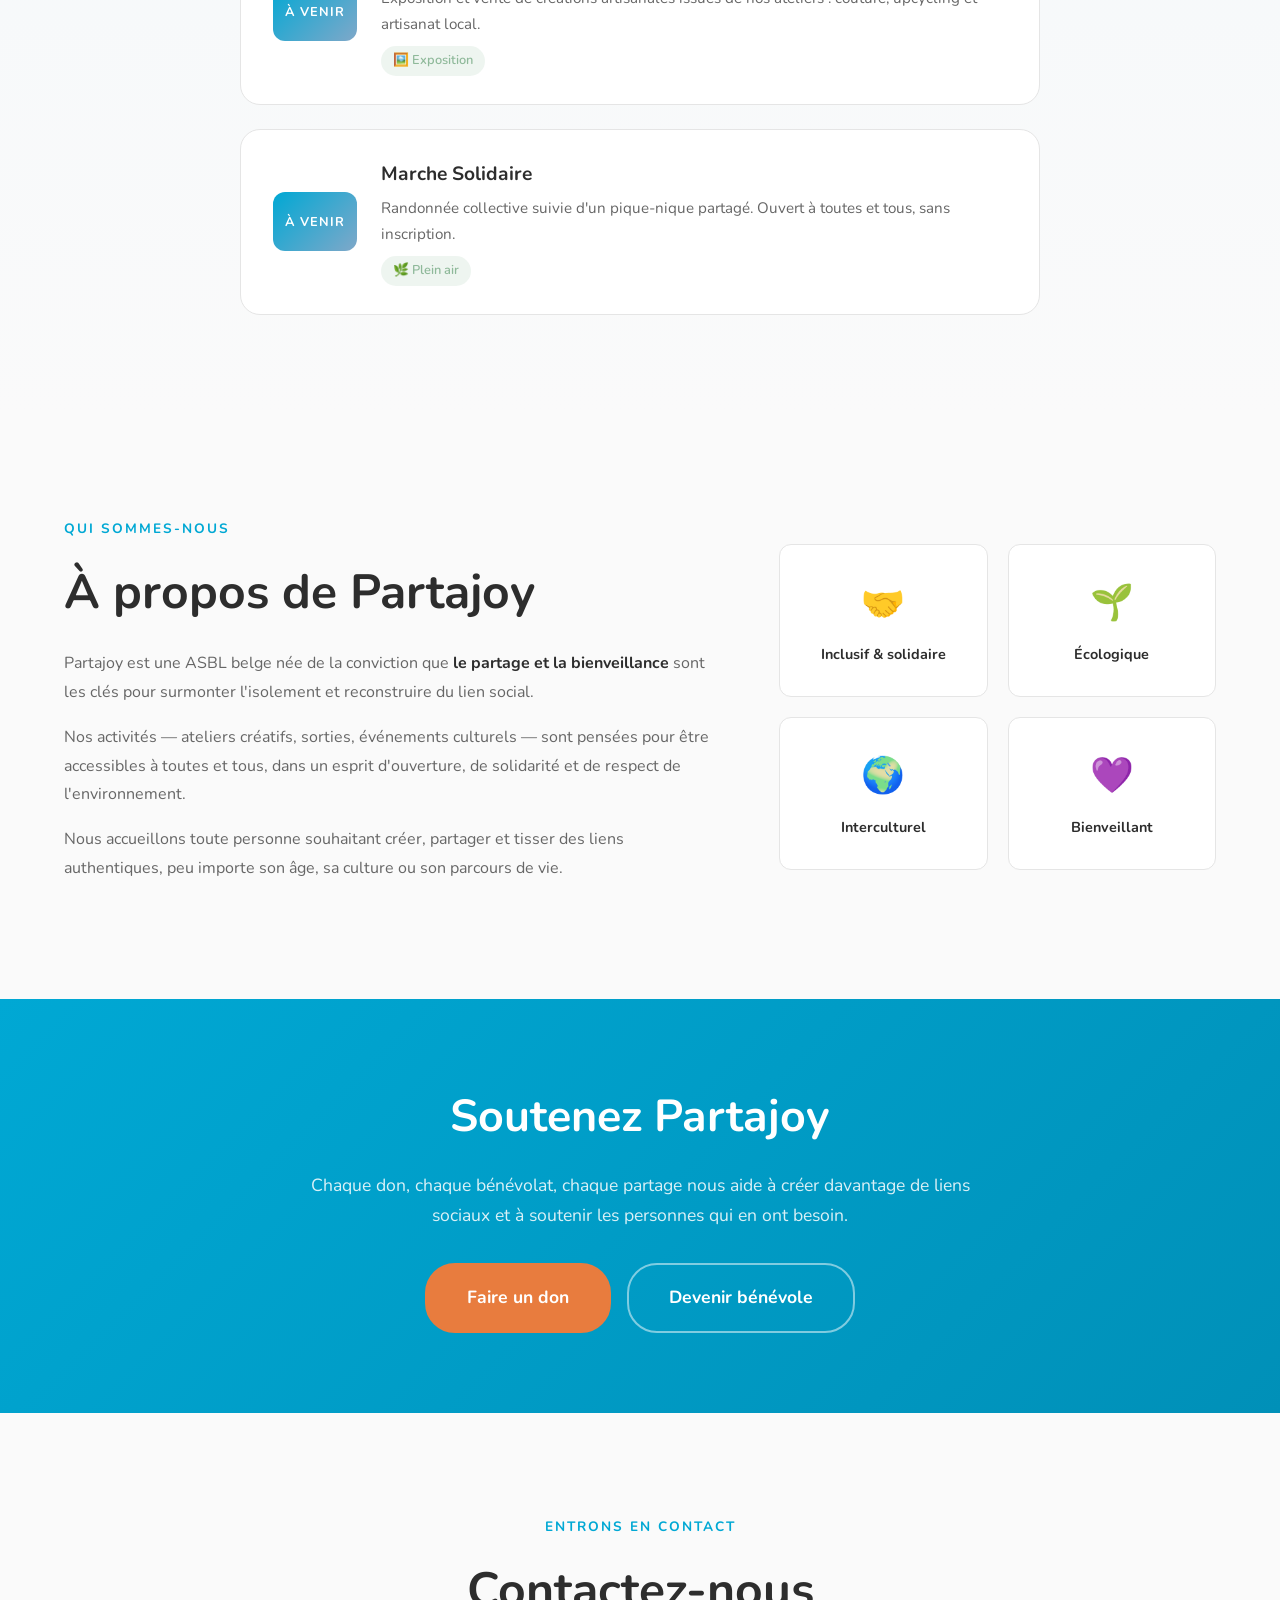
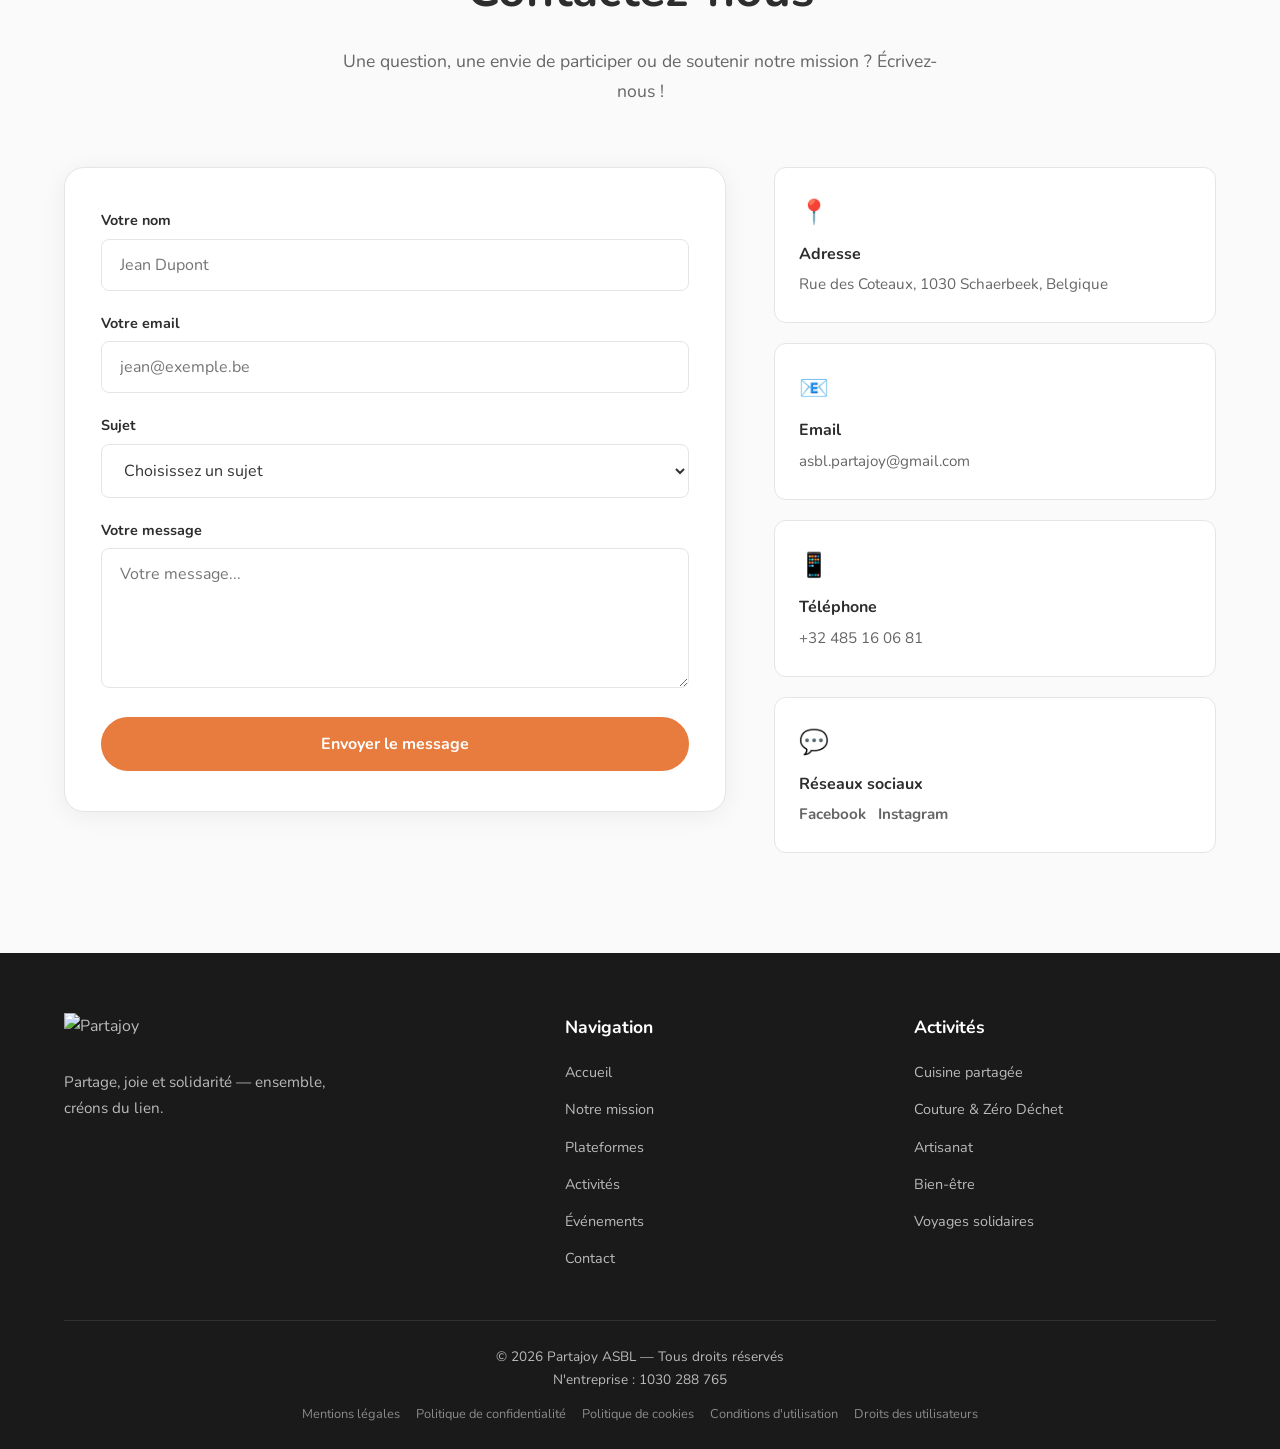
==== commit 827f56b6: "Add Regards Amazigh event" ====
--- a/index.html
+++ b/index.html
@@ -196,6 +196,23 @@
                     <p class="section-desc">Des moments de fête, de culture et de partage qui rassemblent les communautés.</p>
                 </div>
                 <div class="evenements__list">
+                    <div class="event-card event-card--featured">
+                        <div class="event-card__date">
+                            <span class="event-card__day">14</span>
+                            <span class="event-card__month">Janv. 2027</span>
+                        </div>
+                        <div class="event-card__content">
+                            <h3 class="event-card__title">Regards — Édition Amazigh</h3>
+                            <p class="event-card__text">1ère édition d'une série culturelle itinérante. Ciné-Club & exposition de 20 à 40 photographies vintage amazigh. Courts-métrages, moyens-métrages, table ronde avec les réalisateurs et verre de l'amitié.</p>
+                            <div class="event-card__details">
+                                <span class="event-card__tag">🎬 Ciné-Club</span>
+                                <span class="event-card__tag">📸 Exposition Photo</span>
+                                <span class="event-card__tag">📍 Centre Culturel Le Ska</span>
+                                <span class="event-card__tag">🕐 16h - 20h</span>
+                                <span class="event-card__tag event-card__tag--free">🎉 Entrée libre</span>
+                            </div>
+                        </div>
+                    </div>
                     <div class="event-card">
                         <div class="event-card__date">
                             <span class="event-card__month">À venir</span>
--- a/css/style.css
+++ b/css/style.css
@@ -705,6 +705,35 @@
     border-radius: var(--radius-xl);
 }
 
+.event-card__tag--free {
+    color: var(--clr-secondary);
+    background: rgba(0,168,212,0.15);
+}
+
+.event-card--featured {
+    border: 2px solid var(--clr-primary);
+    background: linear-gradient(135deg, rgba(232,124,62,0.03) 0%, rgba(255,255,255,1) 100%);
+}
+
+.event-card--featured:hover {
+    border-color: var(--clr-primary);
+    box-shadow: 0 8px 32px rgba(232,124,62,0.15);
+}
+
+.event-card__day {
+    display: block;
+    font-size: 1.8rem;
+    font-weight: 800;
+    line-height: 1;
+}
+
+.event-card__details {
+    display: flex;
+    flex-wrap: wrap;
+    gap: 8px;
+    margin-top: 8px;
+}
+
 /* ---------- À propos ---------- */
 .a-propos {
     padding: 100px 0;
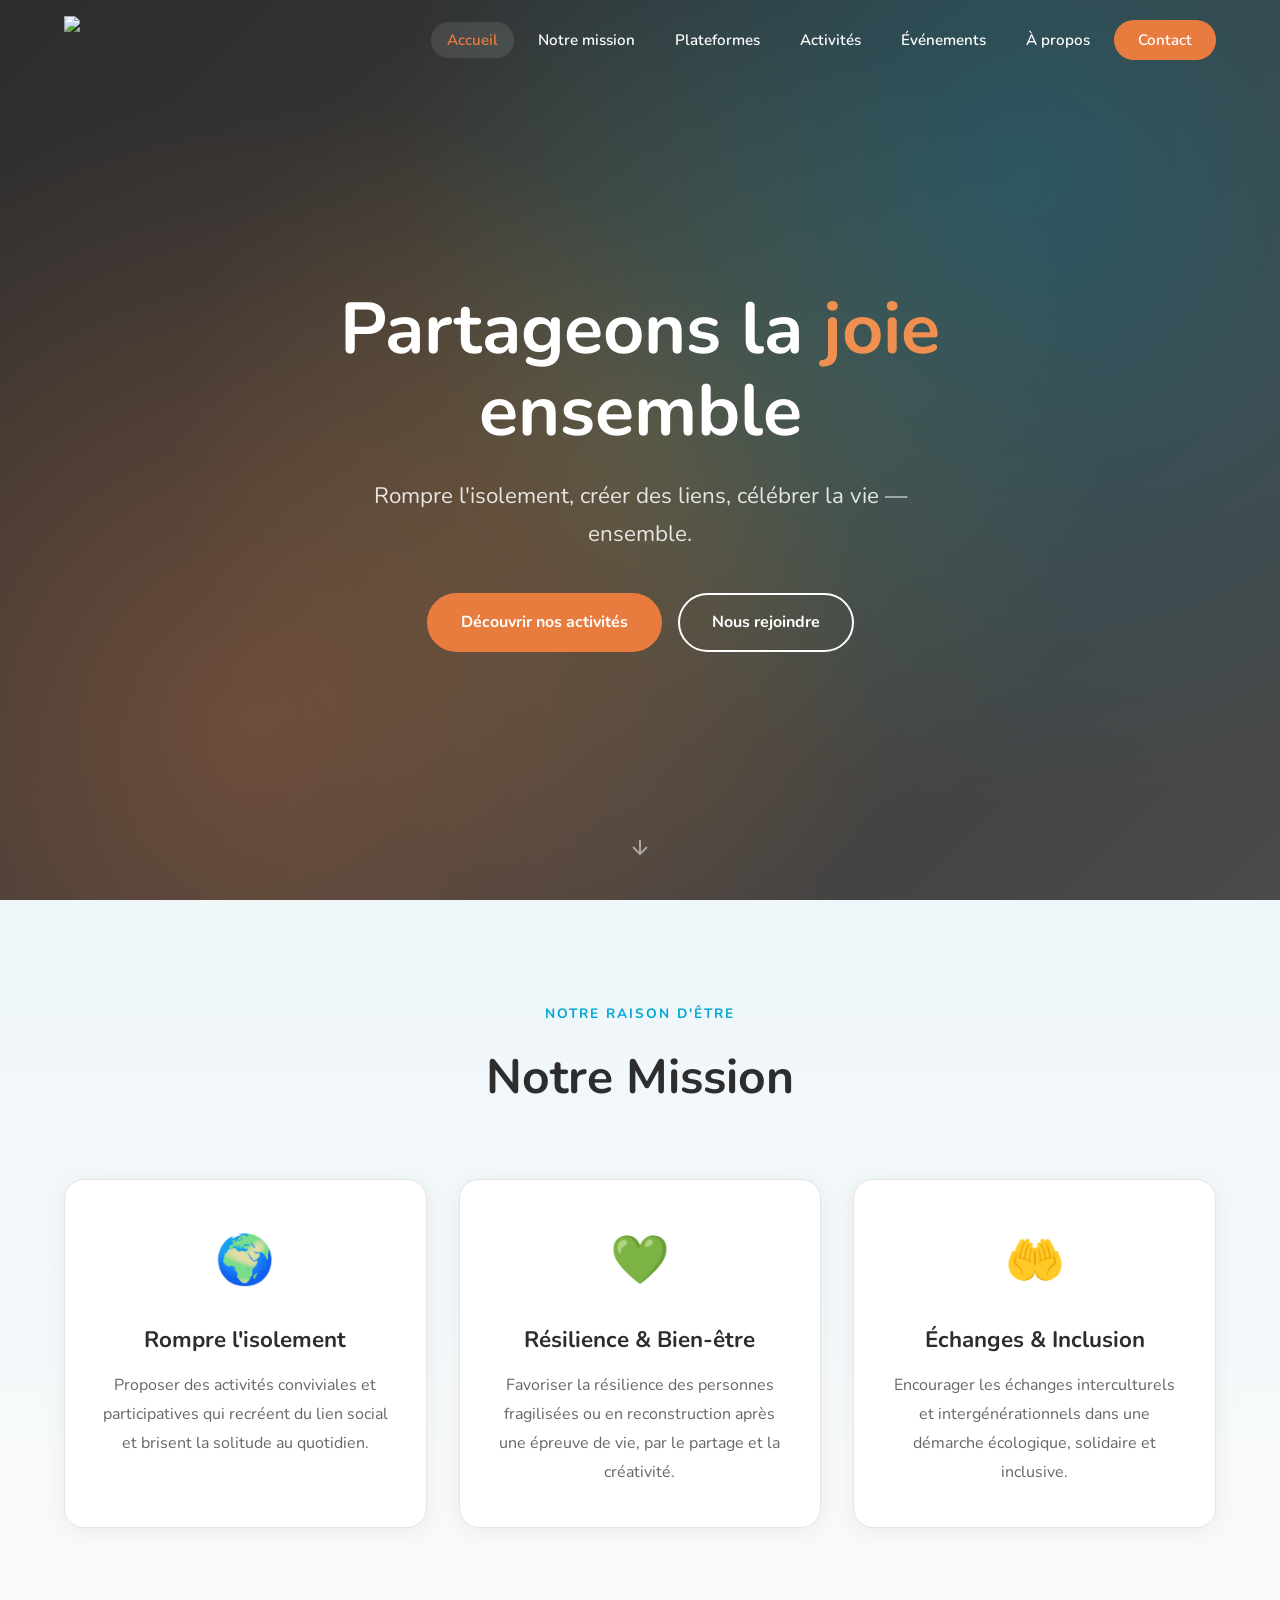
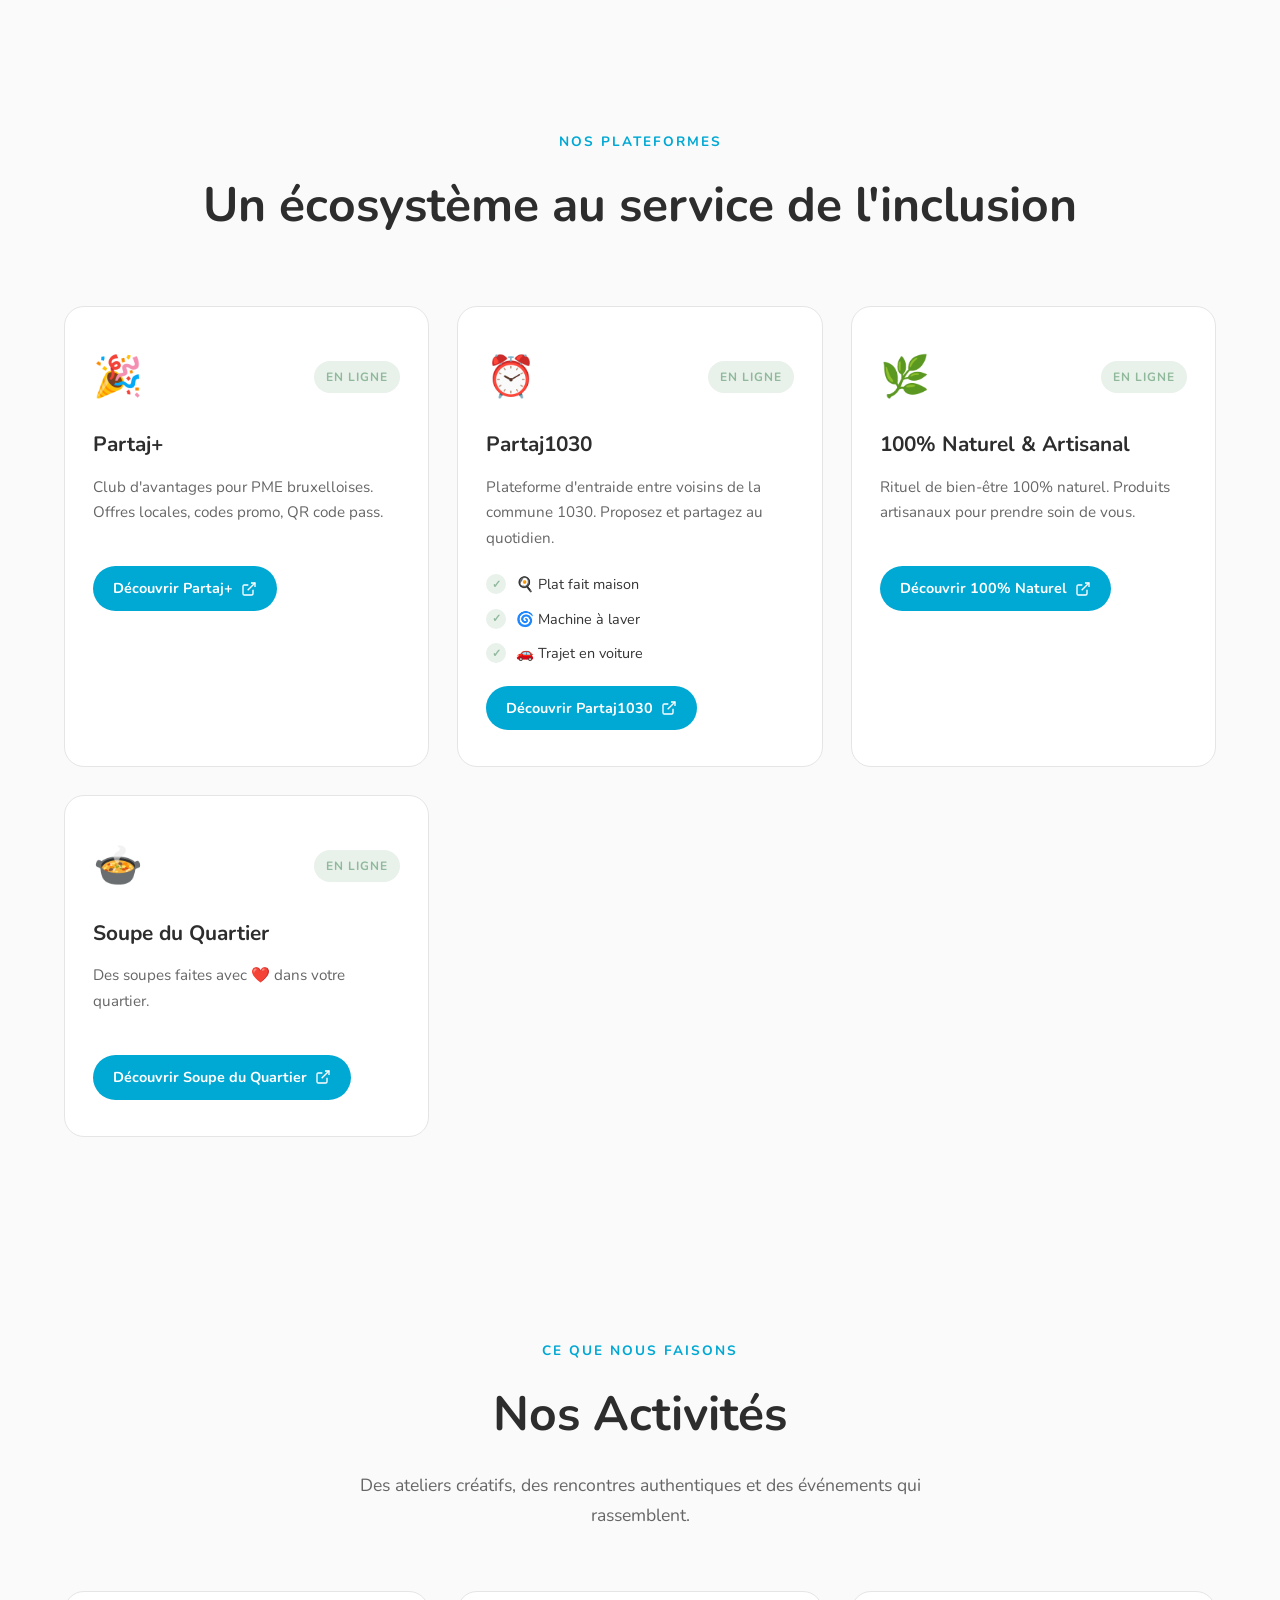
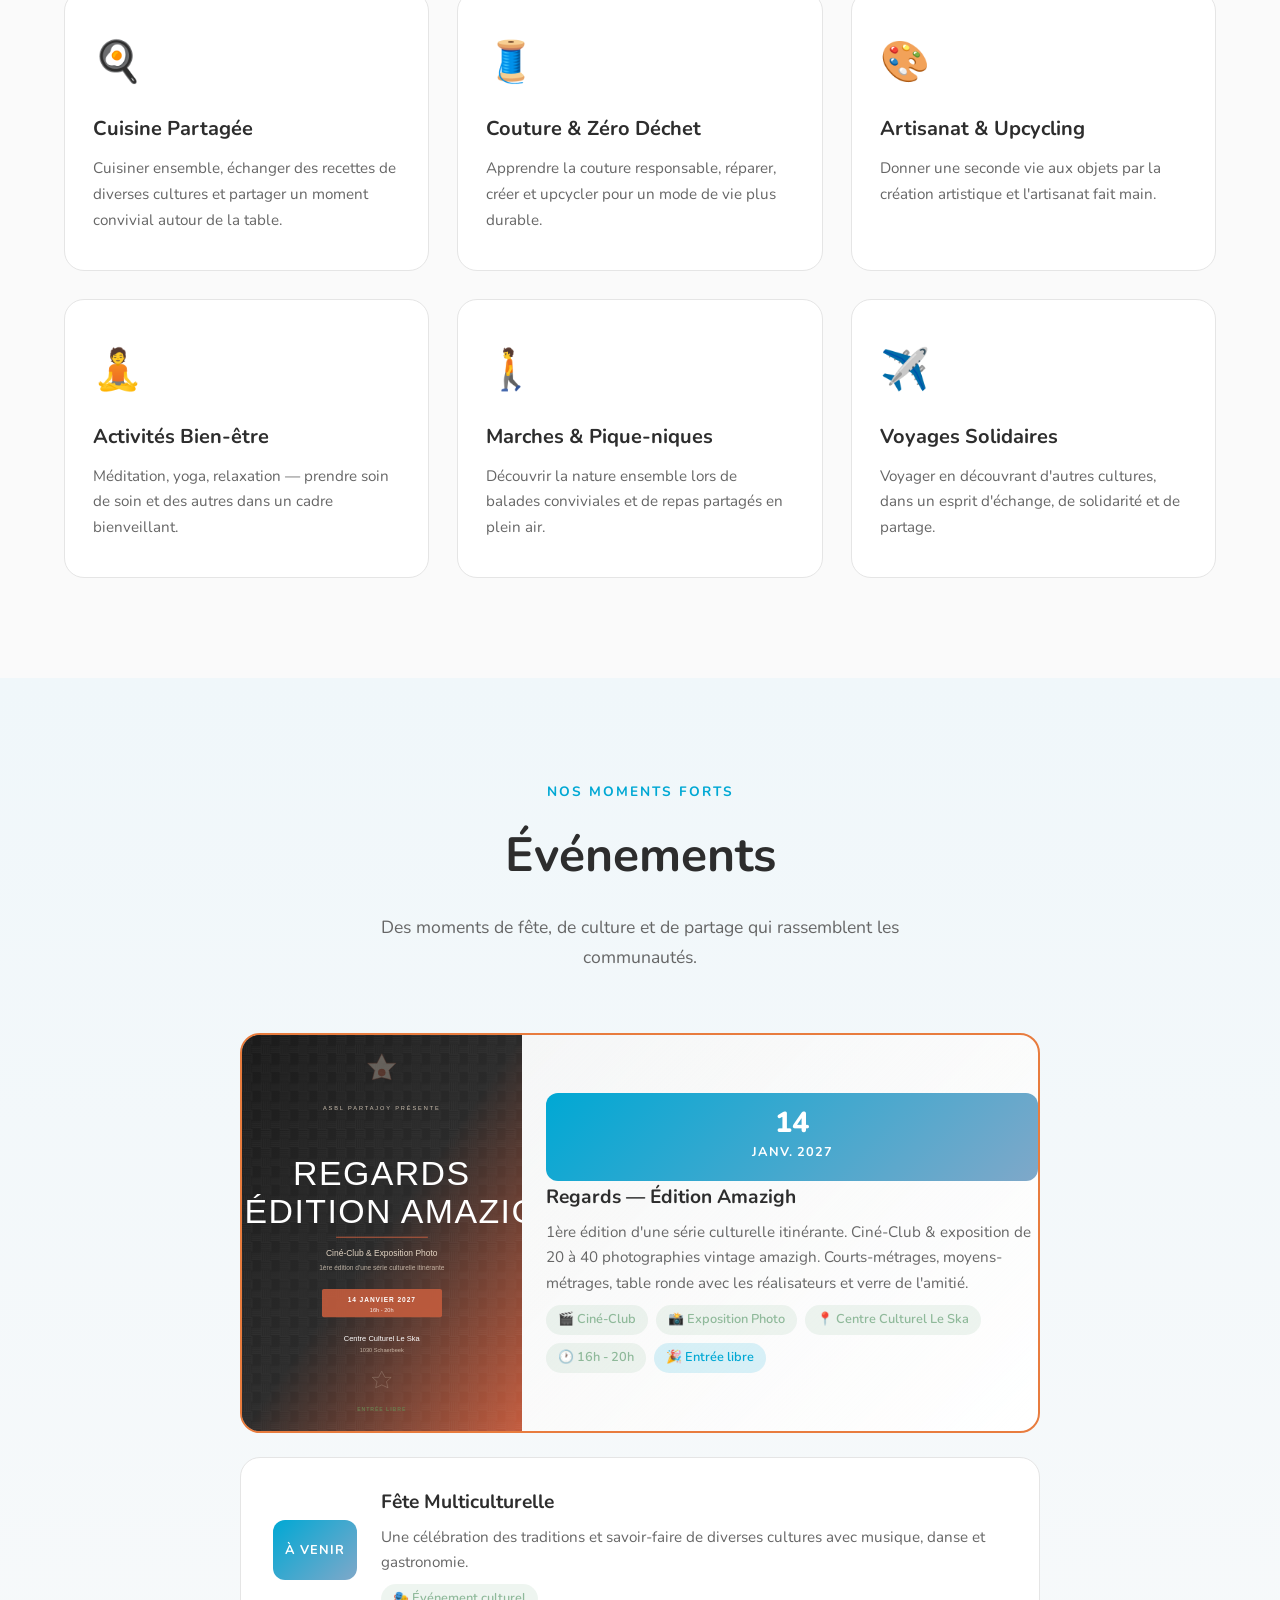
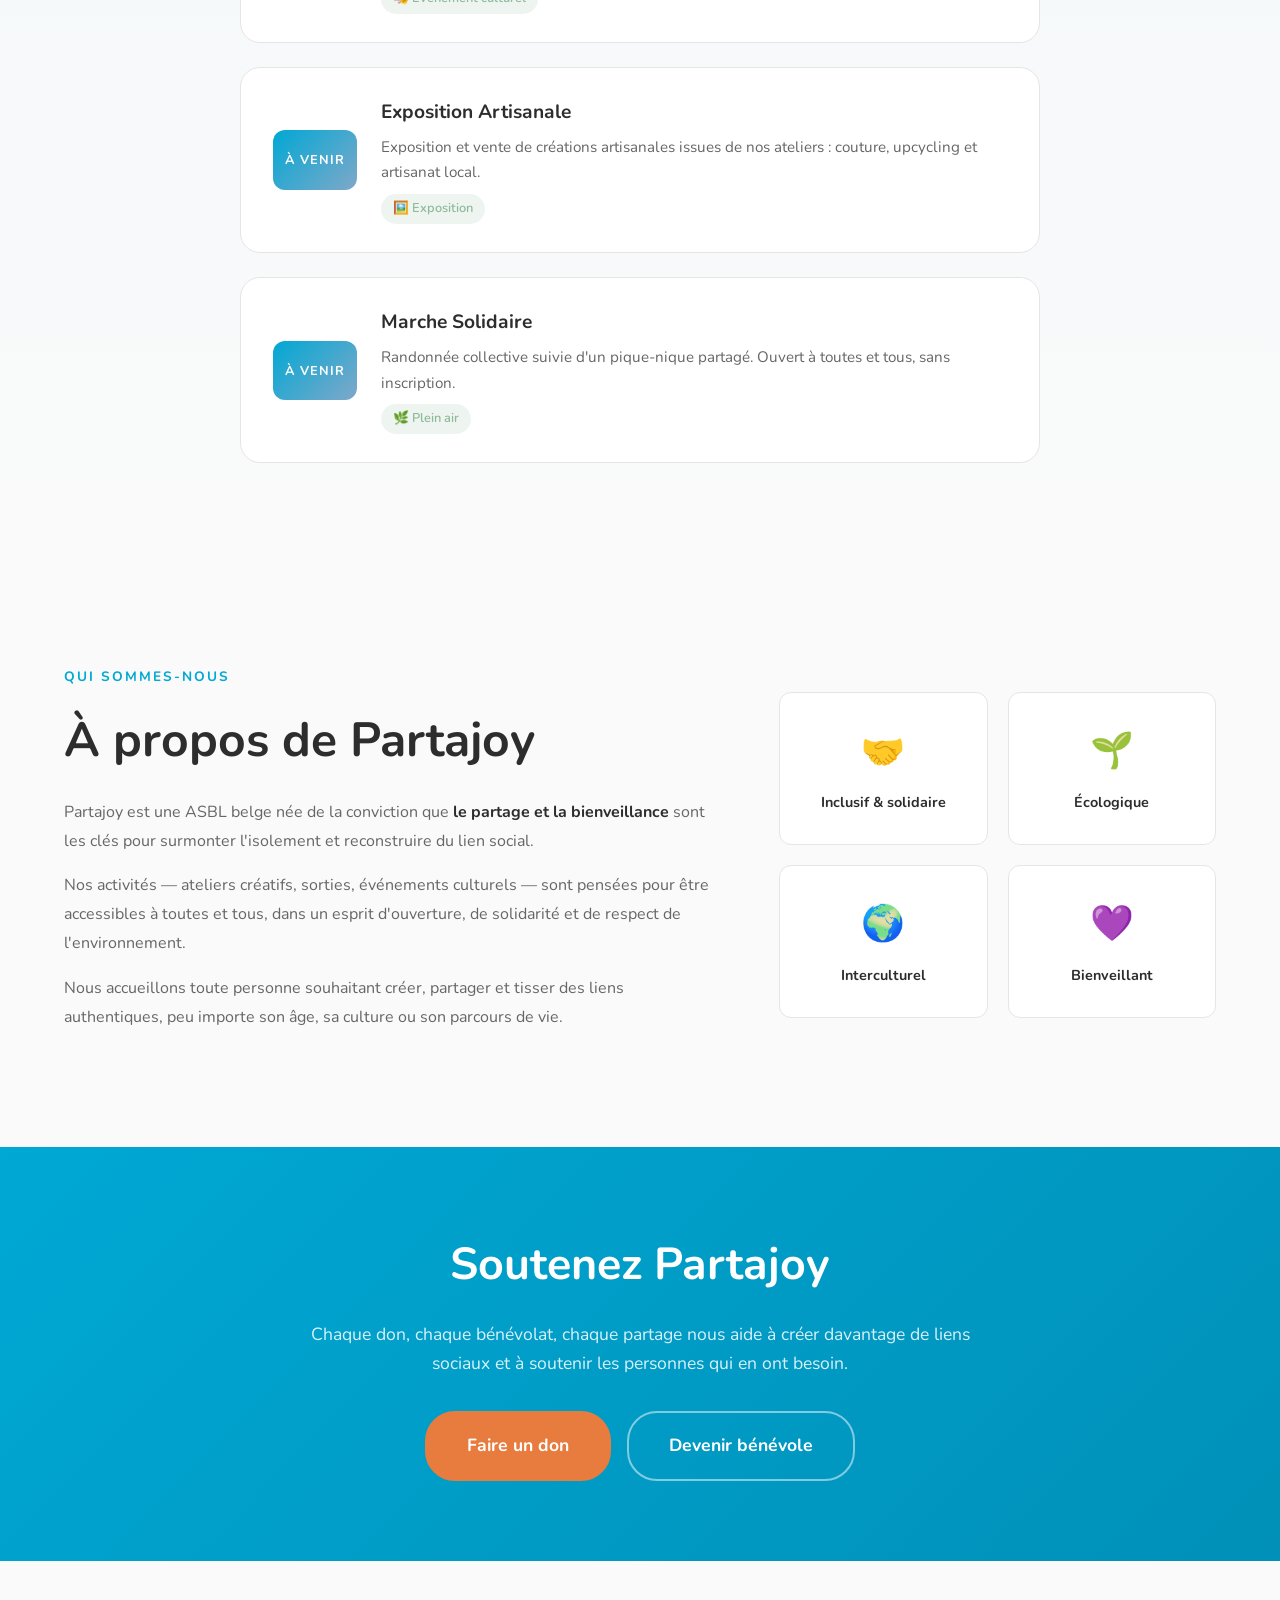
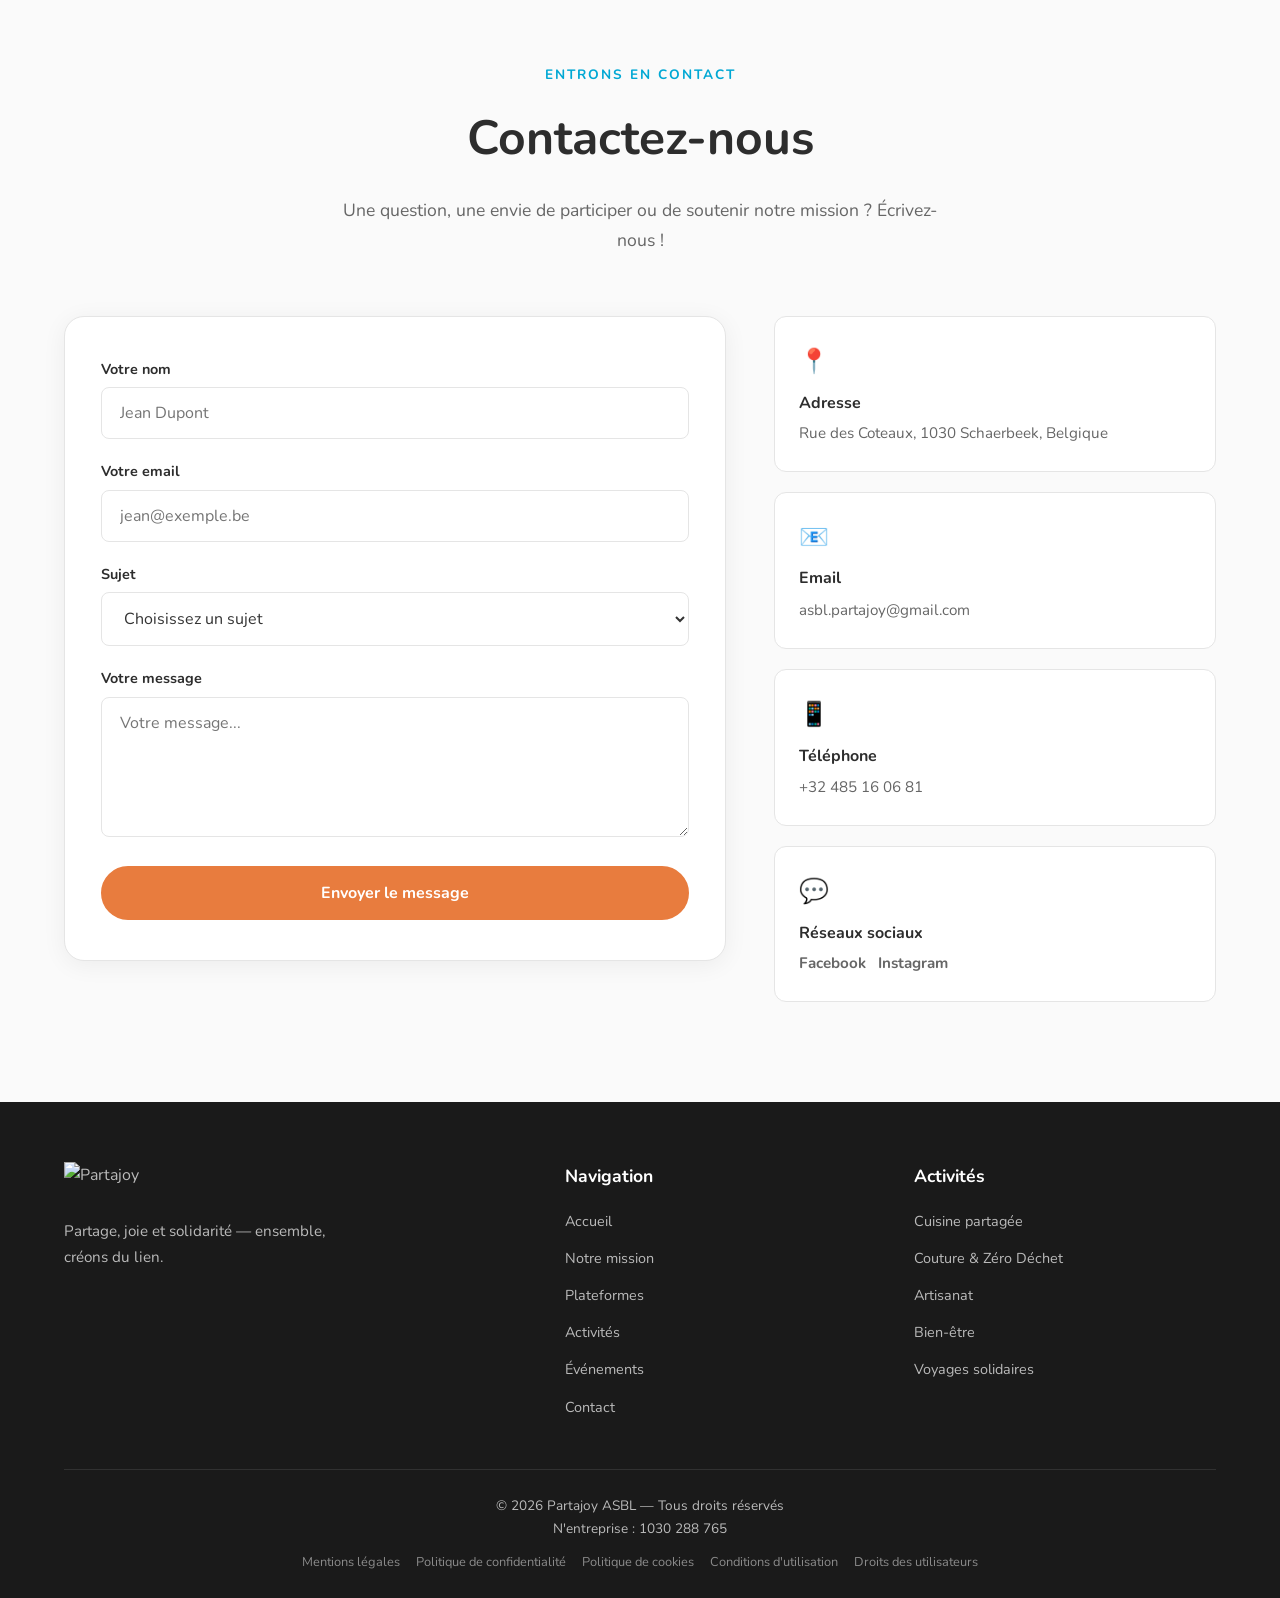
==== commit ca9ab922: "Add event poster to Regards Amazigh" ====
--- a/index.html
+++ b/index.html
@@ -197,11 +197,14 @@
                 </div>
                 <div class="evenements__list">
                     <div class="event-card event-card--featured">
-                        <div class="event-card__date">
-                            <span class="event-card__day">14</span>
-                            <span class="event-card__month">Janv. 2027</span>
+                        <div class="event-card__poster">
+                            <img src="img/affiche-regards-amazigh.svg" alt="Affiche Regards — Édition Amazigh">
                         </div>
                         <div class="event-card__content">
+                            <div class="event-card__date">
+                                <span class="event-card__day">14</span>
+                                <span class="event-card__month">Janv. 2027</span>
+                            </div>
                             <h3 class="event-card__title">Regards — Édition Amazigh</h3>
                             <p class="event-card__text">1ère édition d'une série culturelle itinérante. Ciné-Club & exposition de 20 à 40 photographies vintage amazigh. Courts-métrages, moyens-métrages, table ronde avec les réalisateurs et verre de l'amitié.</p>
                             <div class="event-card__details">
--- a/css/style.css
+++ b/css/style.css
@@ -711,13 +711,31 @@
 }
 
 .event-card--featured {
+    display: grid;
+    grid-template-columns: 280px 1fr;
     border: 2px solid var(--clr-primary);
     background: linear-gradient(135deg, rgba(232,124,62,0.03) 0%, rgba(255,255,255,1) 100%);
+    padding: 0;
+    overflow: hidden;
 }
 
 .event-card--featured:hover {
     border-color: var(--clr-primary);
     box-shadow: 0 8px 32px rgba(232,124,62,0.15);
+}
+
+.event-card__poster {
+    background: var(--clr-dark);
+    display: flex;
+    align-items: center;
+    justify-content: center;
+    min-height: 300px;
+}
+
+.event-card__poster img {
+    width: 100%;
+    height: 100%;
+    object-fit: cover;
 }
 
 .event-card__day {
@@ -1098,6 +1116,14 @@
         text-align: center;
     }
 
+    .event-card--featured {
+        grid-template-columns: 1fr;
+    }
+
+    .event-card__poster {
+        min-height: 200px;
+    }
+
 .hero__title {
         font-size: 2.2rem;
     }
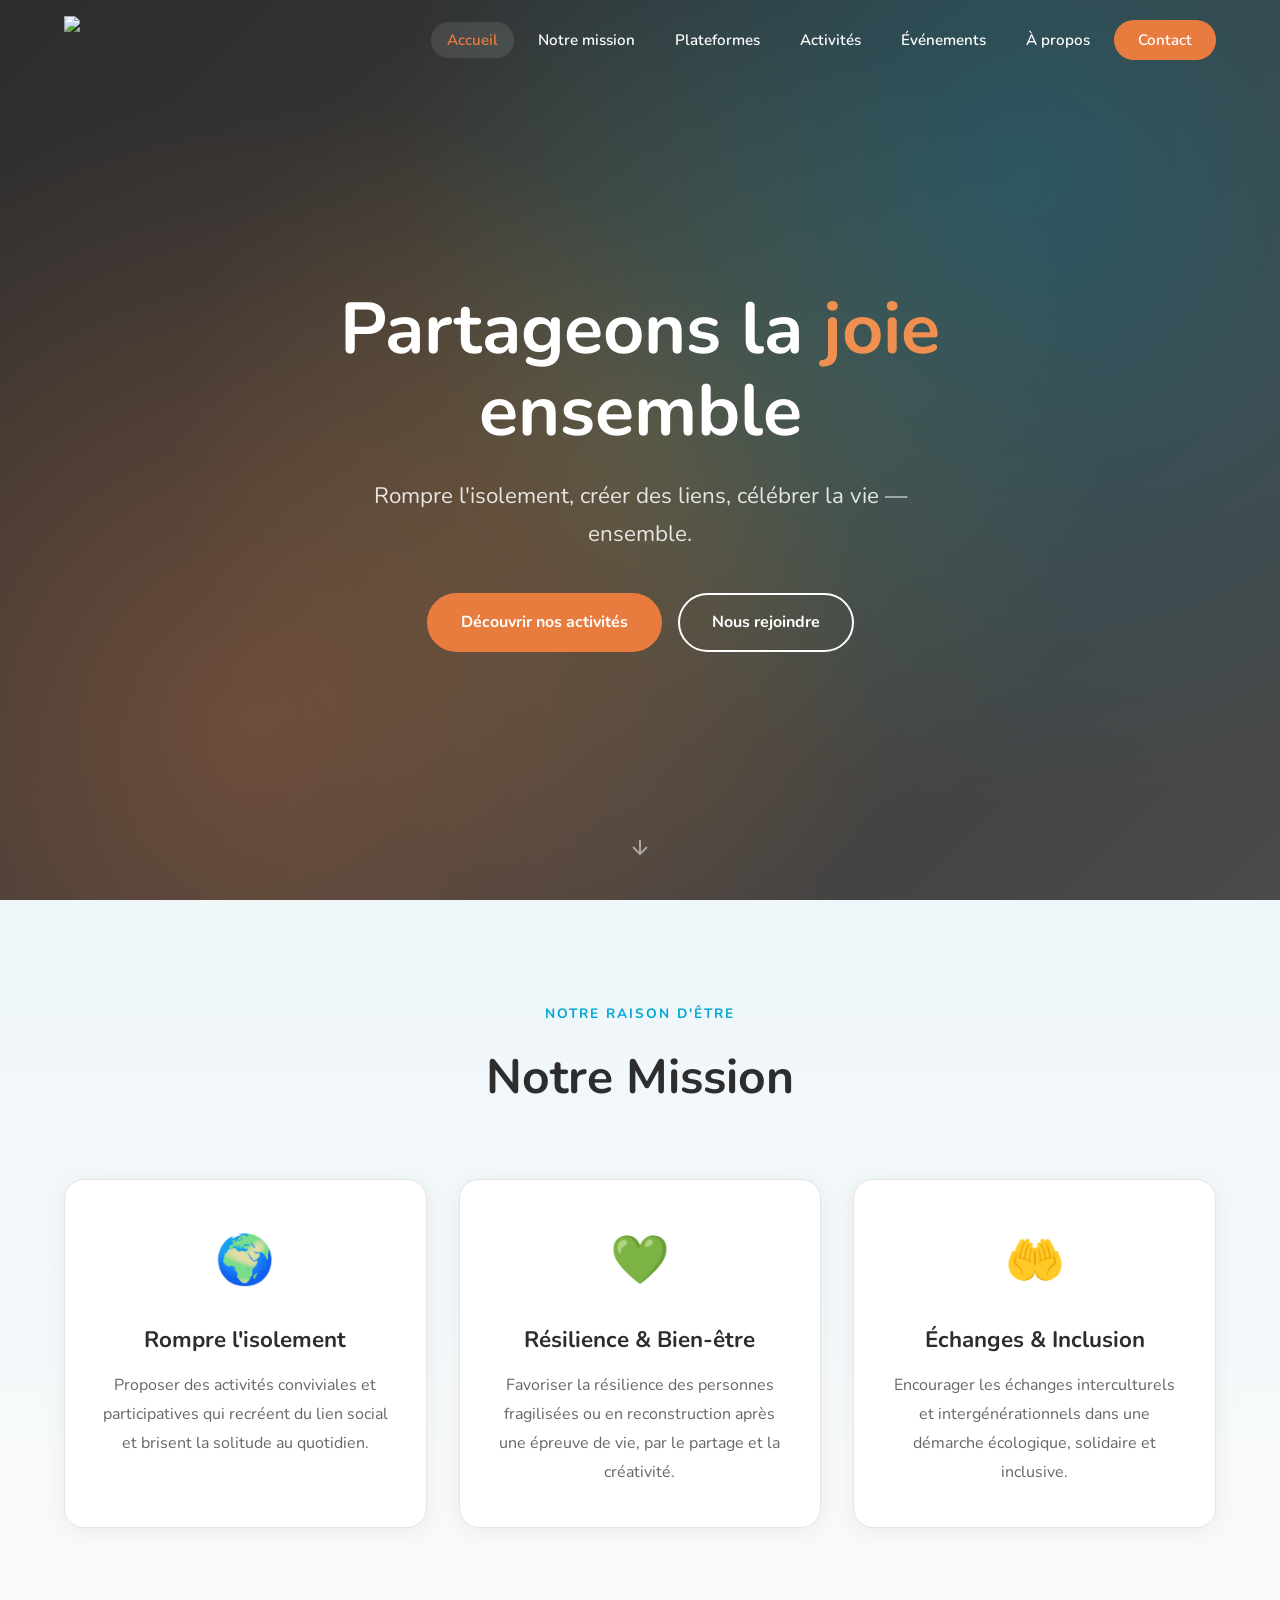
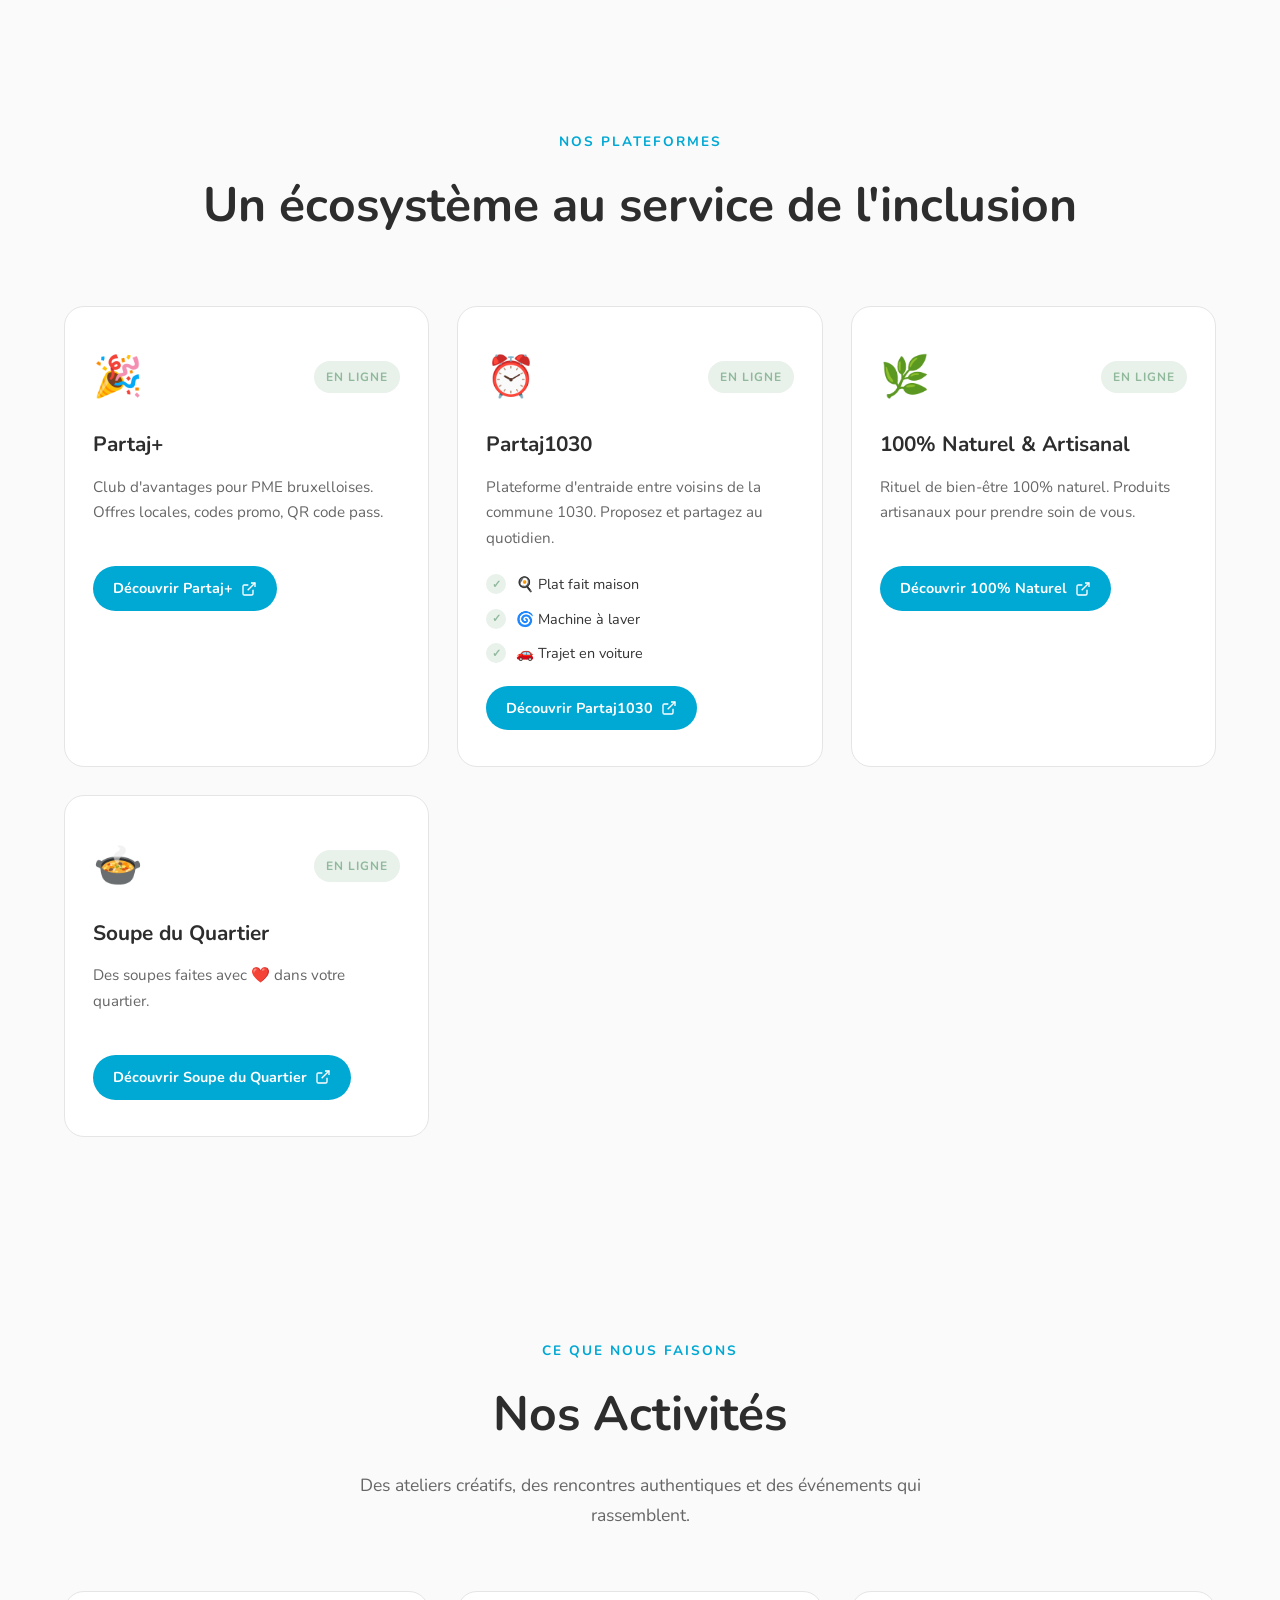
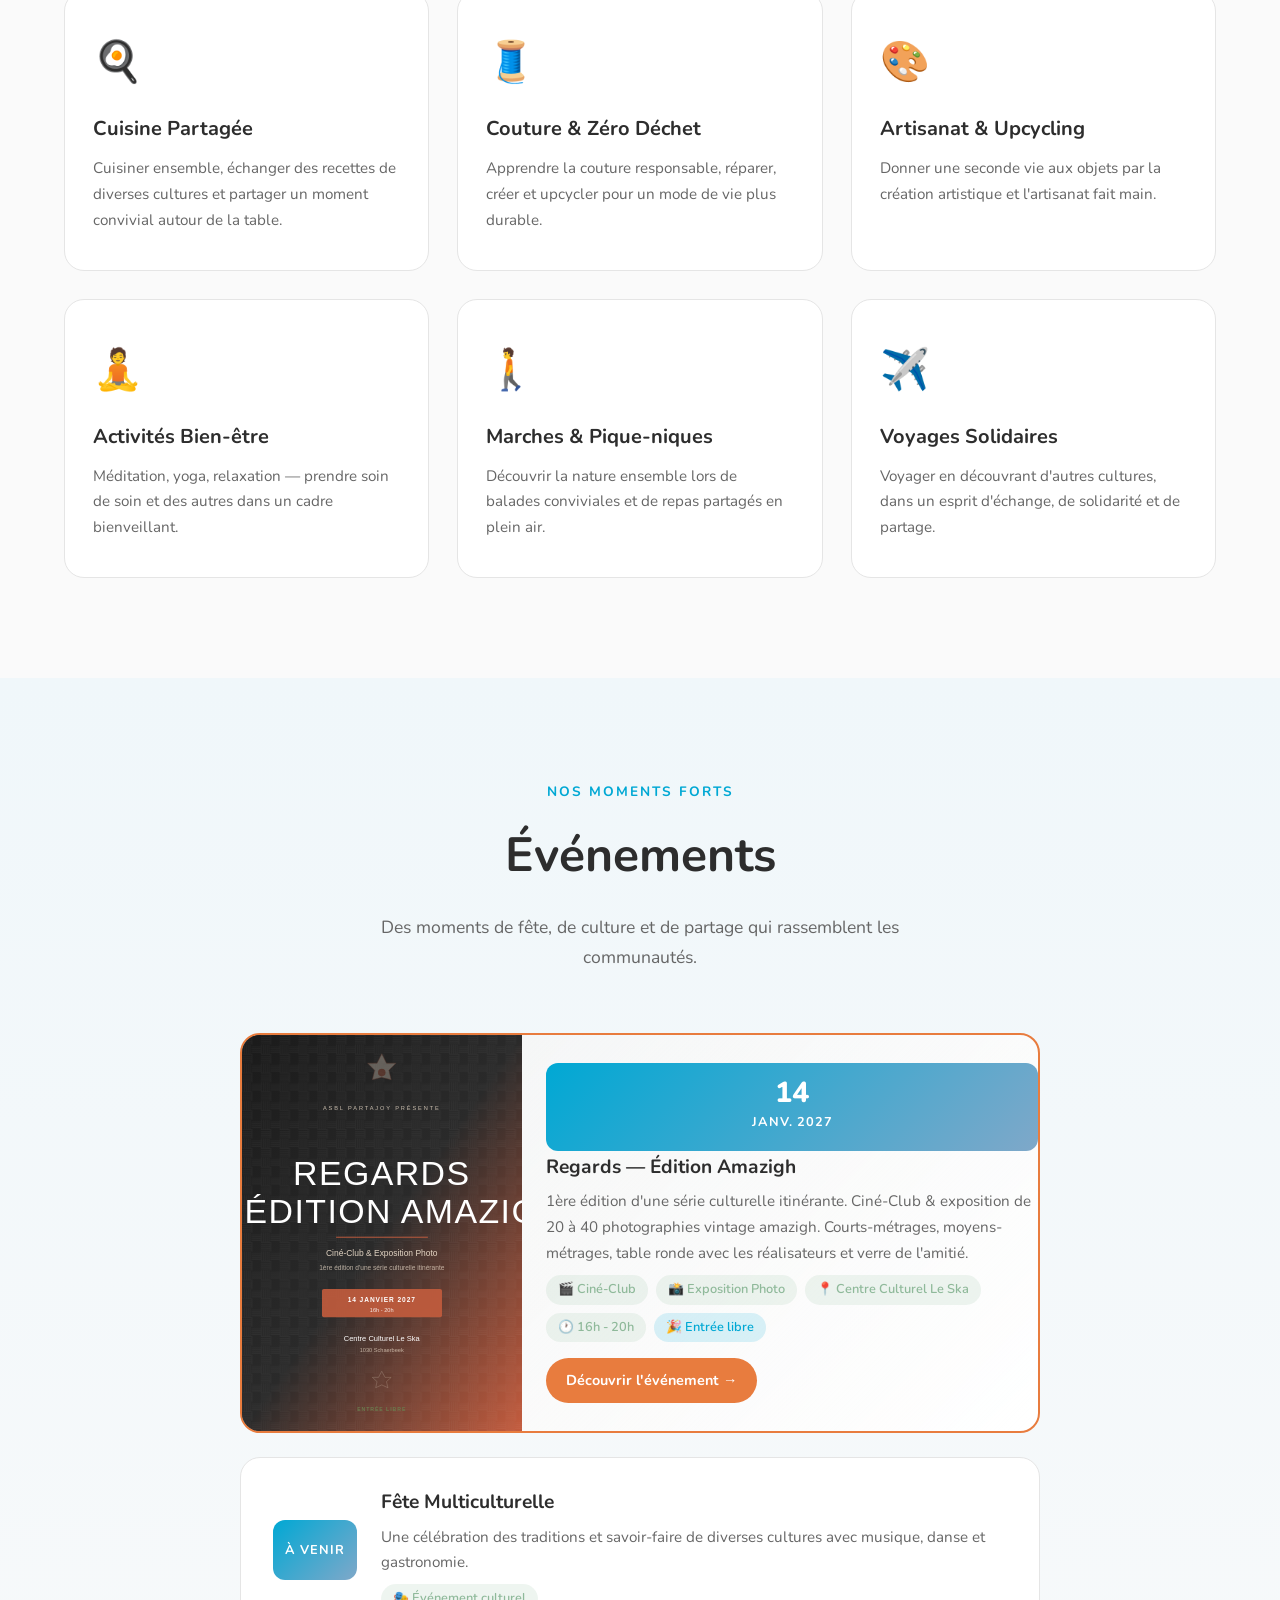
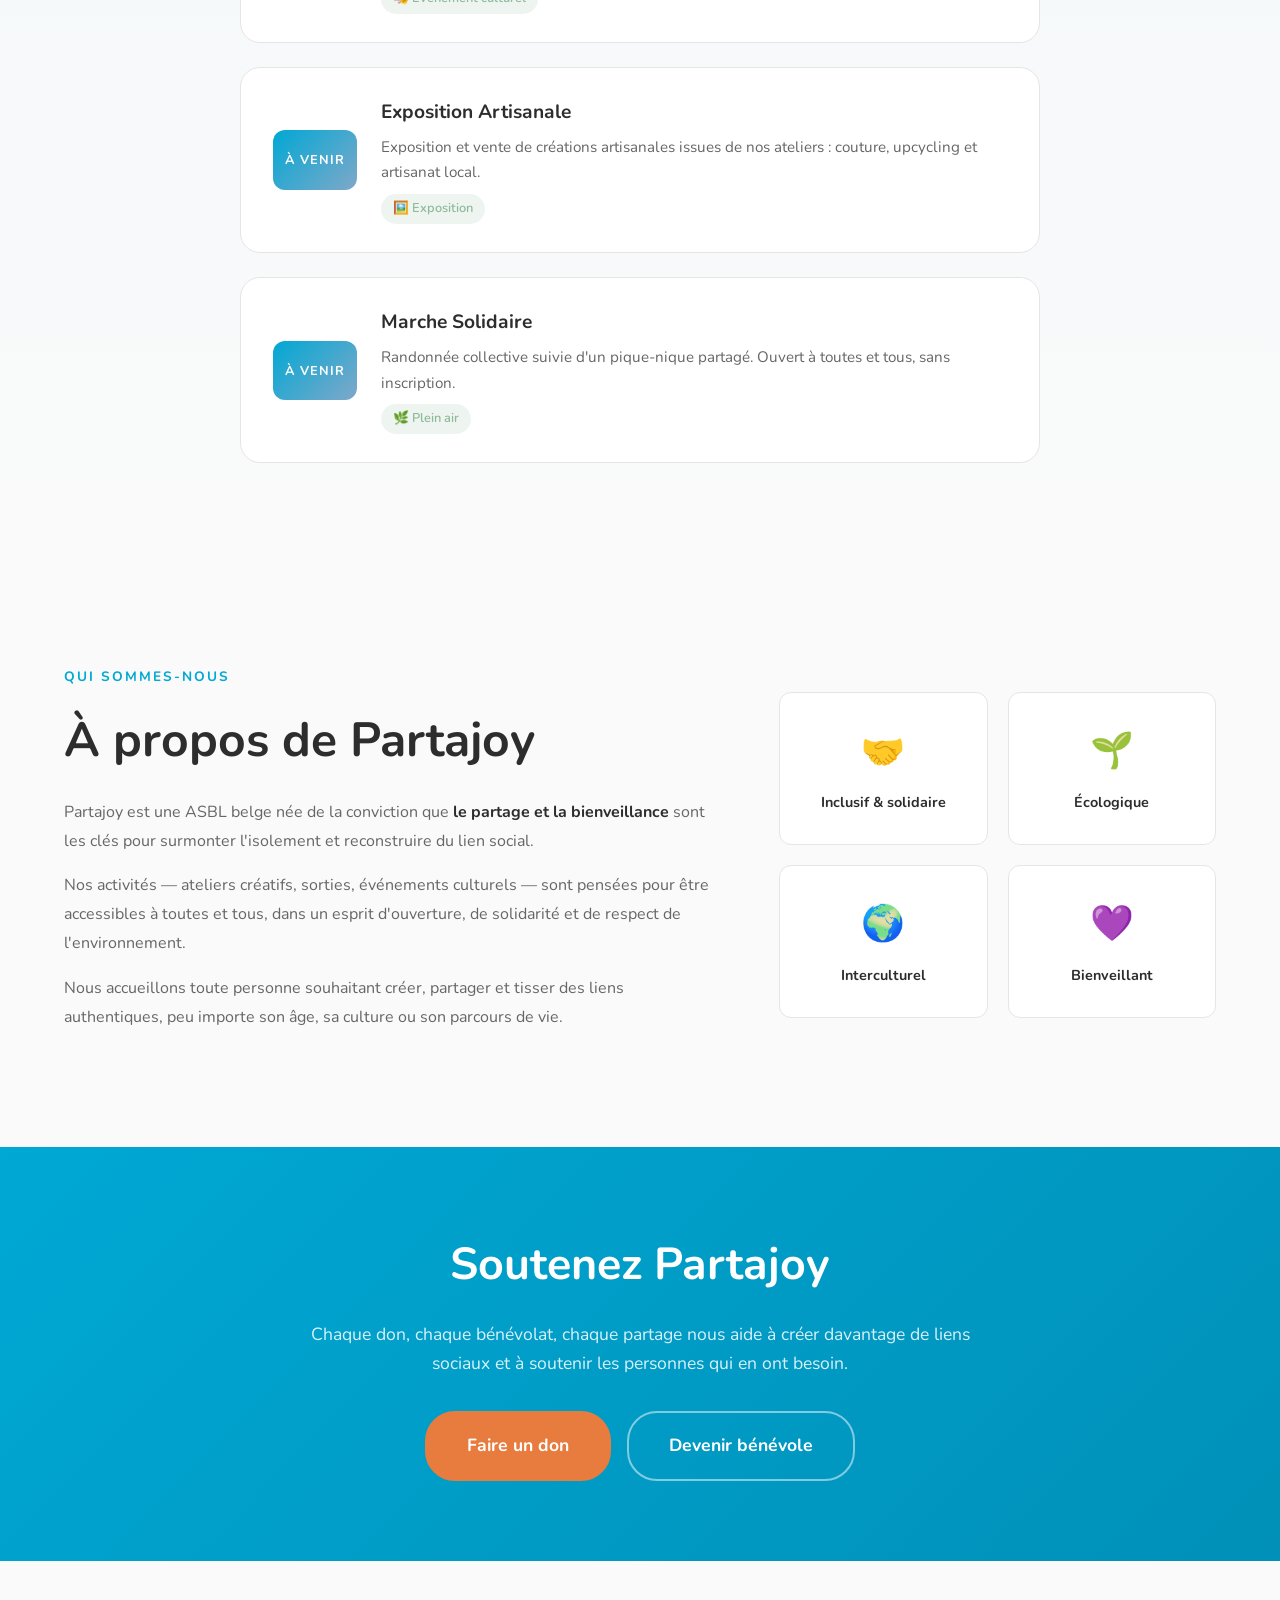
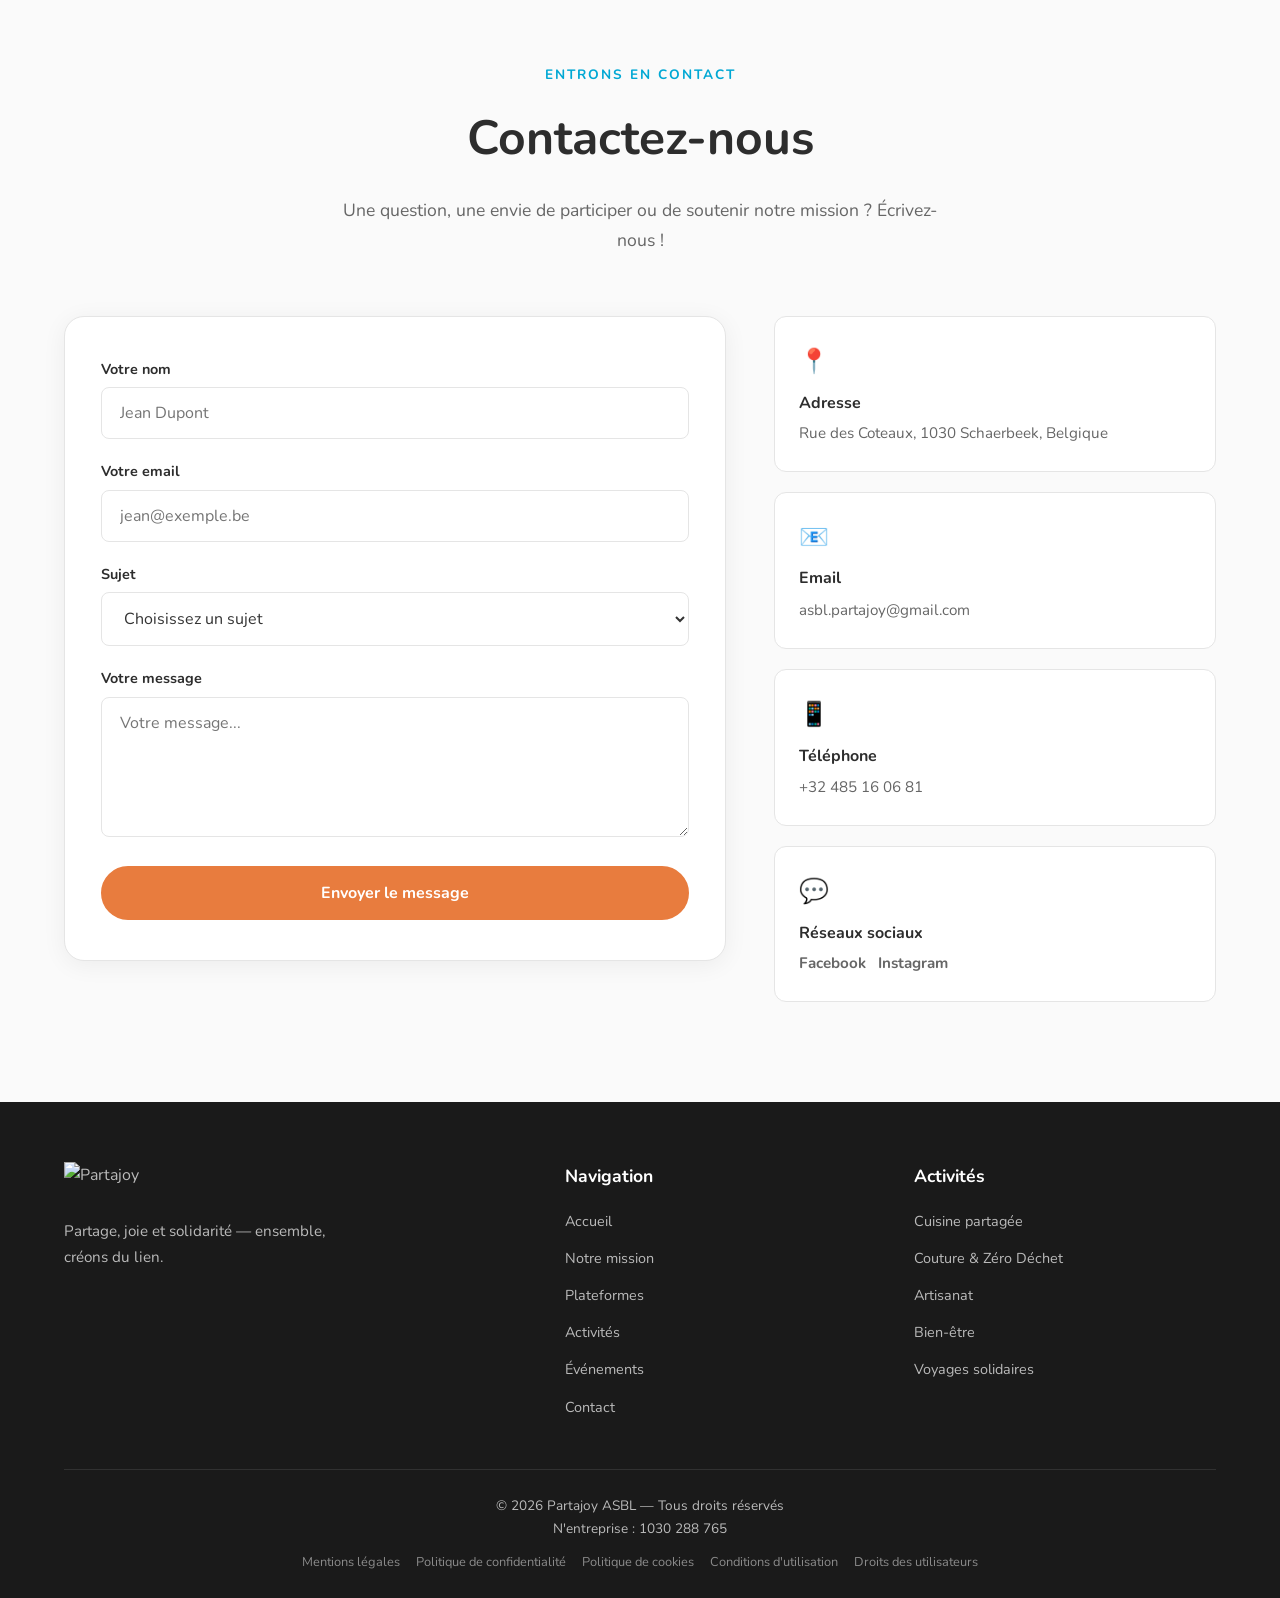
==== commit a0fb0129: "Add dedicated event page for Regards Amazigh with all details" ====
--- a/index.html
+++ b/index.html
@@ -196,7 +196,7 @@
                     <p class="section-desc">Des moments de fête, de culture et de partage qui rassemblent les communautés.</p>
                 </div>
                 <div class="evenements__list">
-                    <div class="event-card event-card--featured">
+                    <a href="regards-amazigh.html" class="event-card event-card--featured event-card--link">
                         <div class="event-card__poster">
                             <img src="img/affiche-regards-amazigh.svg" alt="Affiche Regards — Édition Amazigh">
                         </div>
@@ -214,8 +214,9 @@
                                 <span class="event-card__tag">🕐 16h - 20h</span>
                                 <span class="event-card__tag event-card__tag--free">🎉 Entrée libre</span>
                             </div>
-                        </div>
-                    </div>
+                            <span class="event-card__cta">Découvrir l'événement →</span>
+                        </div>
+                    </a>
                     <div class="event-card">
                         <div class="event-card__date">
                             <span class="event-card__month">À venir</span>
--- a/css/style.css
+++ b/css/style.css
@@ -752,6 +752,33 @@
     margin-top: 8px;
 }
 
+.event-card--link {
+    text-decoration: none;
+    color: inherit;
+    cursor: pointer;
+}
+
+.event-card--link:hover {
+    transform: translateY(-4px);
+}
+
+.event-card__cta {
+    display: inline-block;
+    margin-top: 16px;
+    padding: 10px 20px;
+    background: var(--clr-primary);
+    color: var(--clr-white);
+    border-radius: var(--radius-xl);
+    font-weight: 700;
+    font-size: 0.9rem;
+    transition: all var(--transition);
+}
+
+.event-card--link:hover .event-card__cta {
+    background: var(--clr-primary-dark);
+    box-shadow: 0 4px 12px rgba(232,124,62,0.3);
+}
+
 /* ---------- À propos ---------- */
 .a-propos {
     padding: 100px 0;
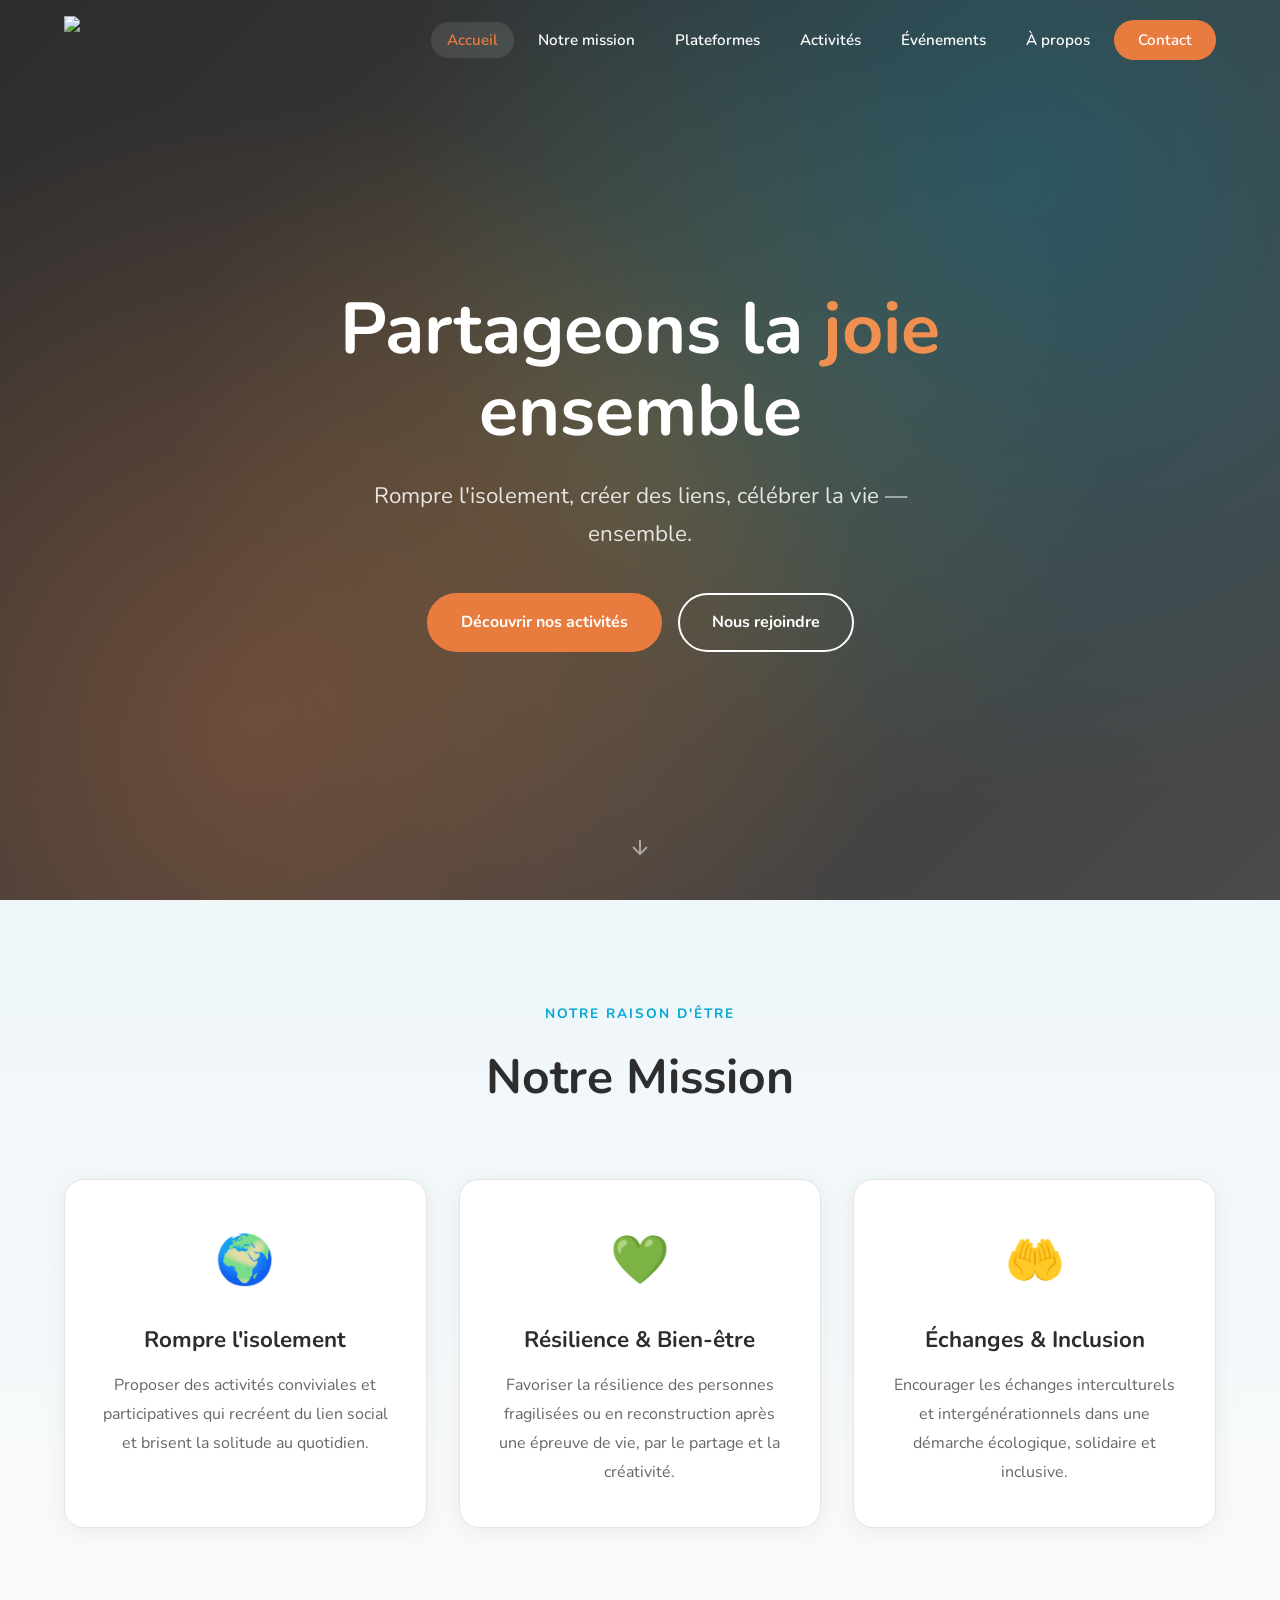
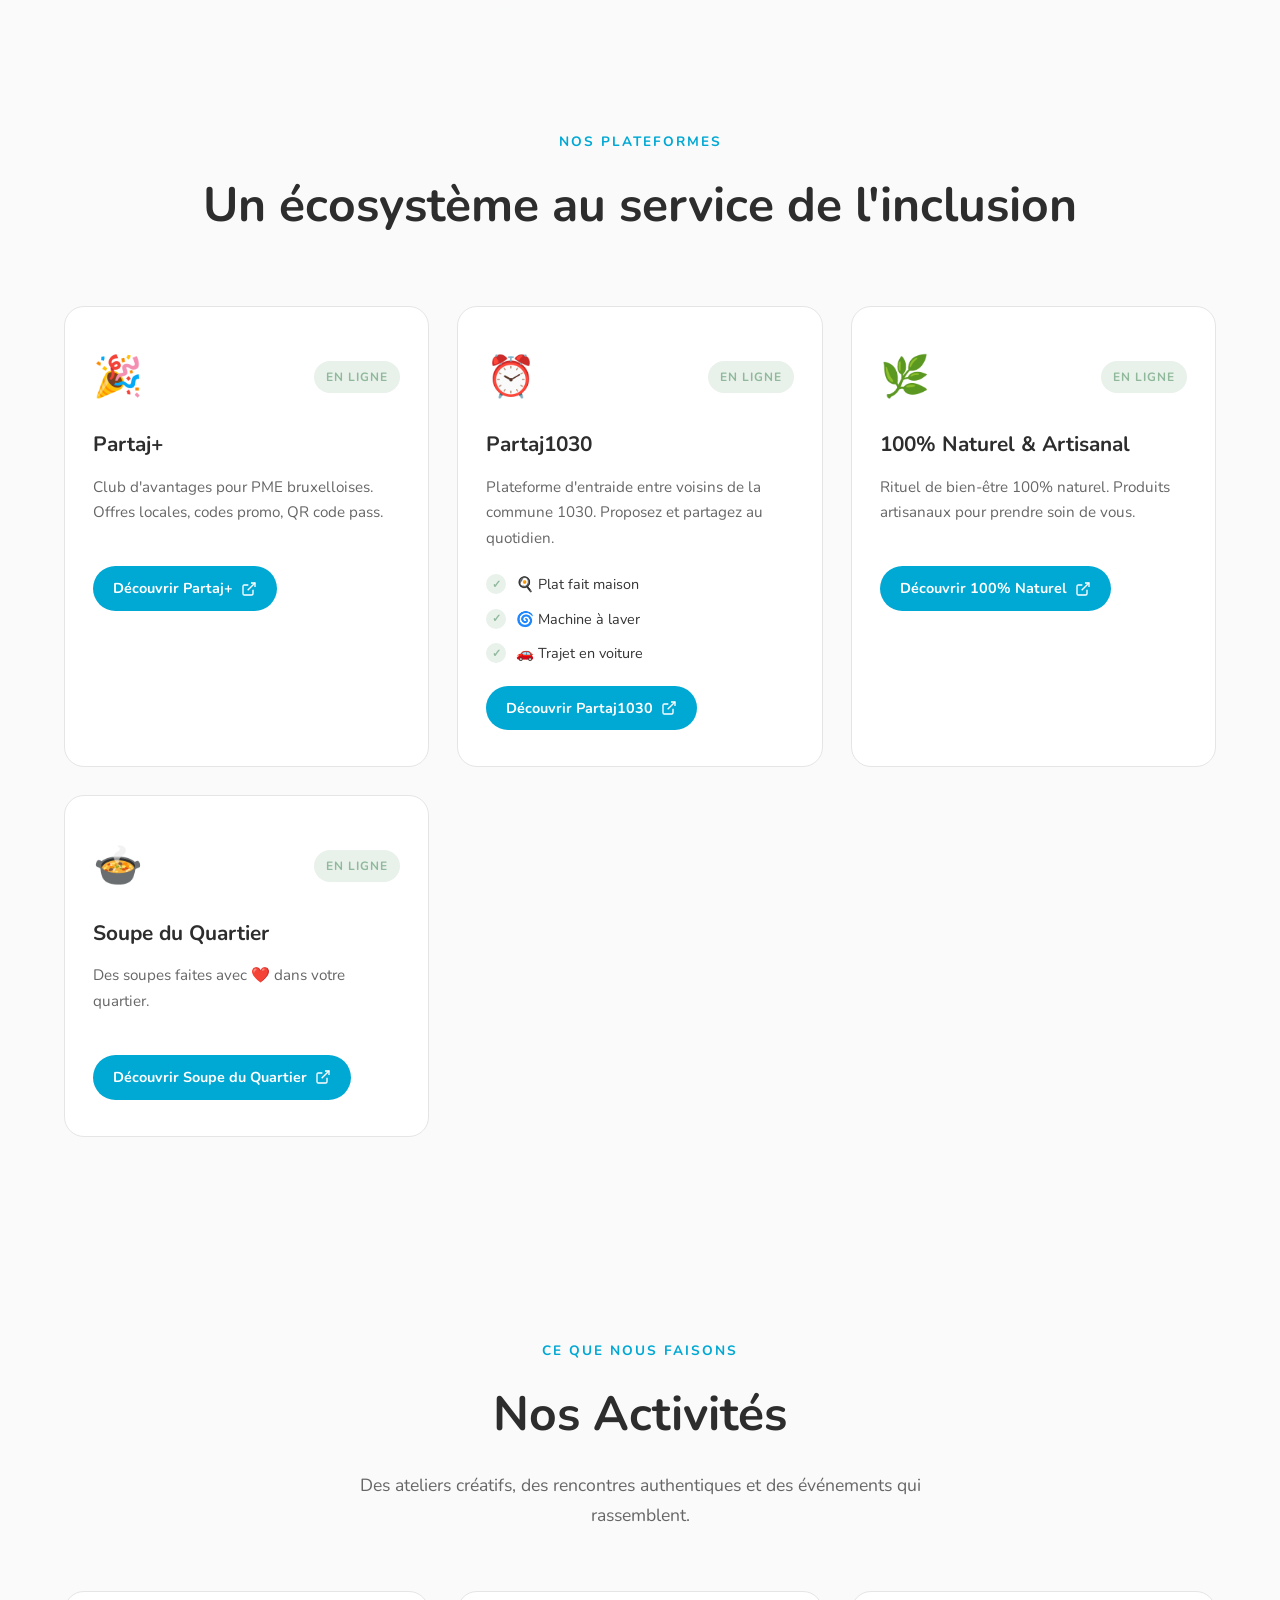
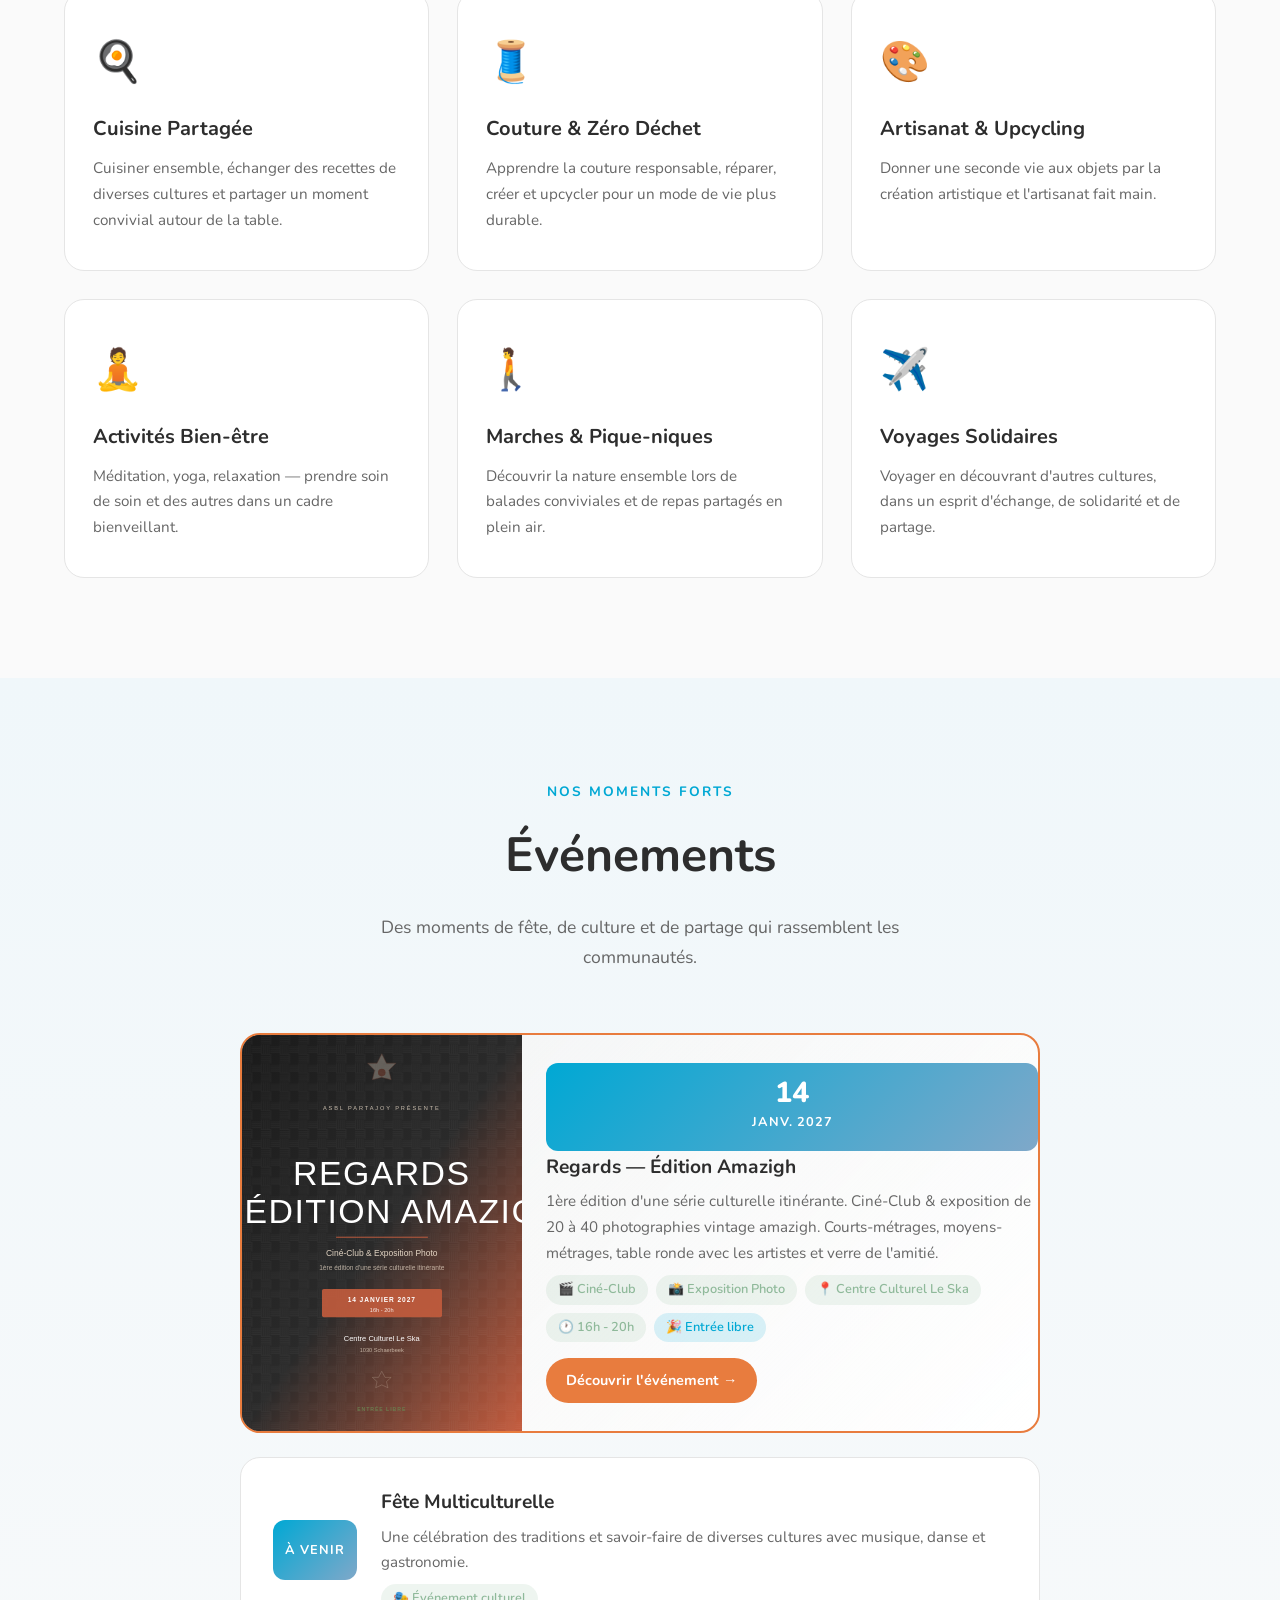
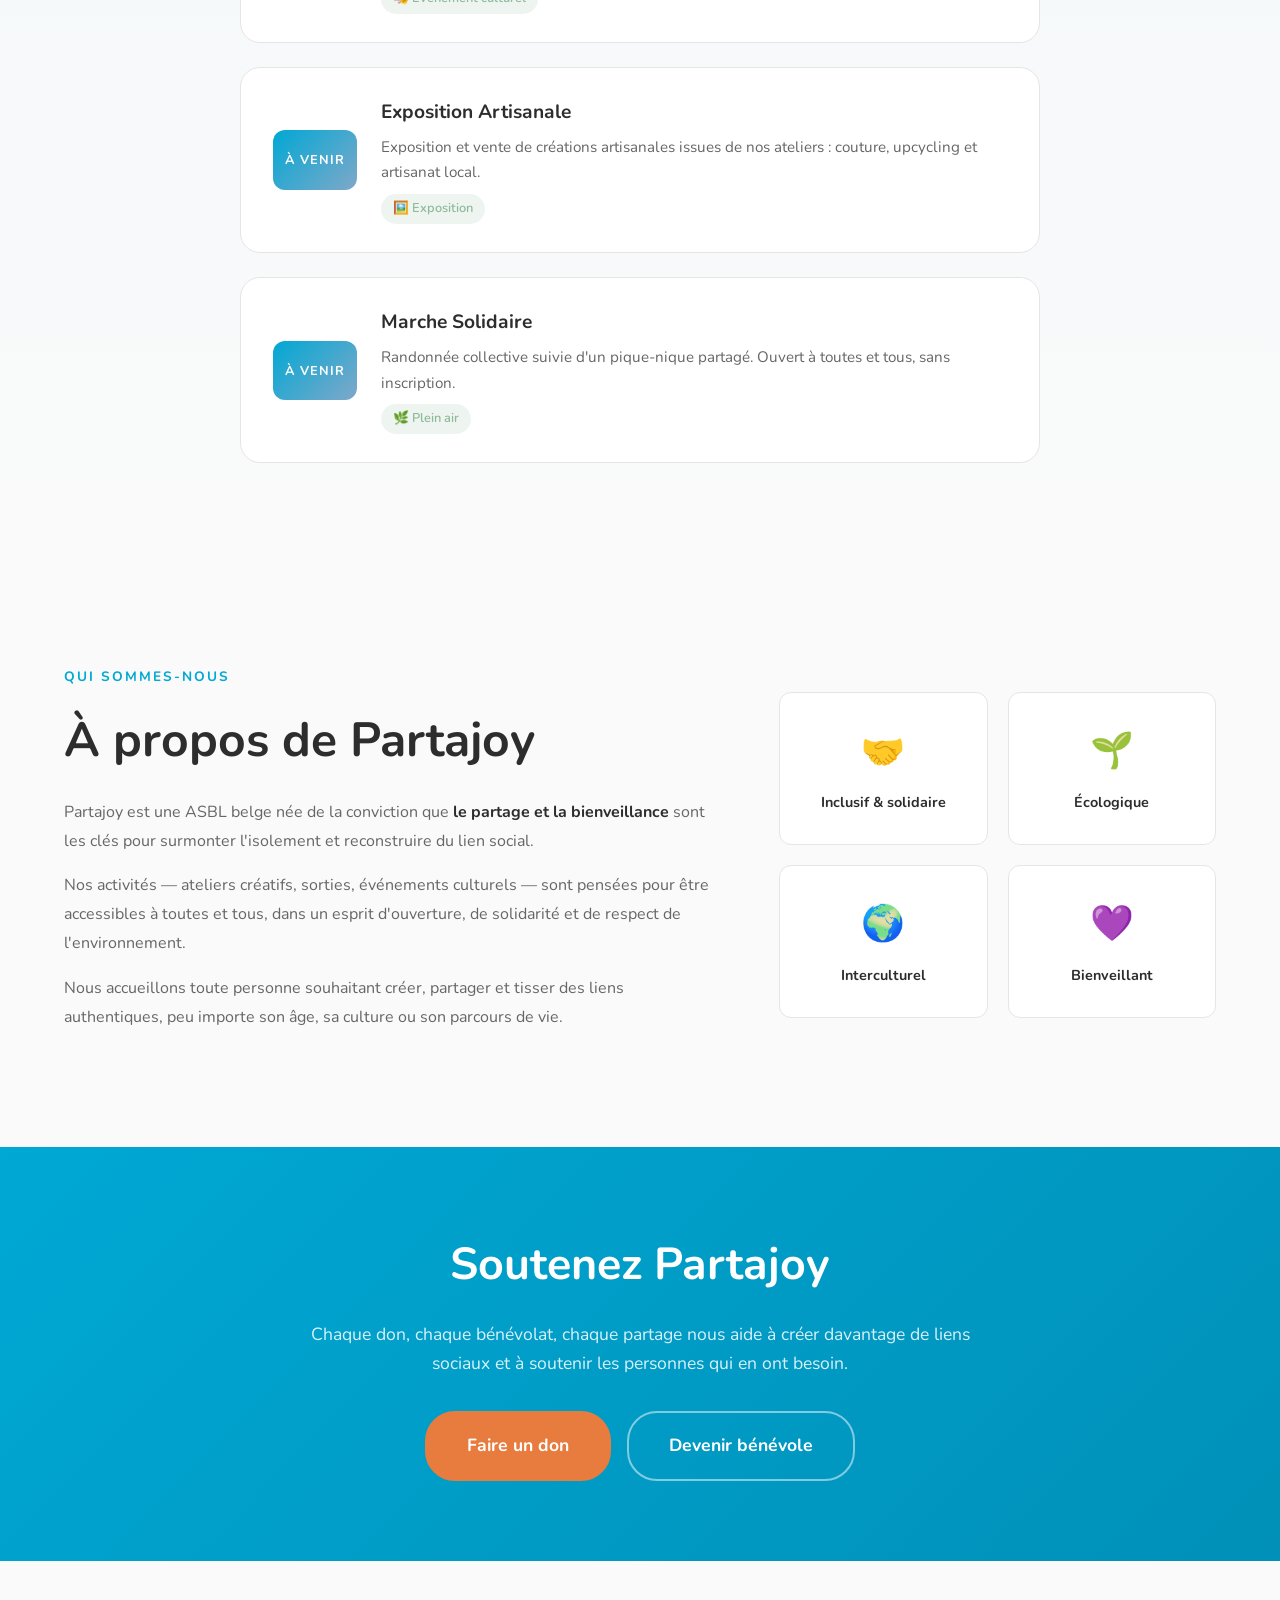
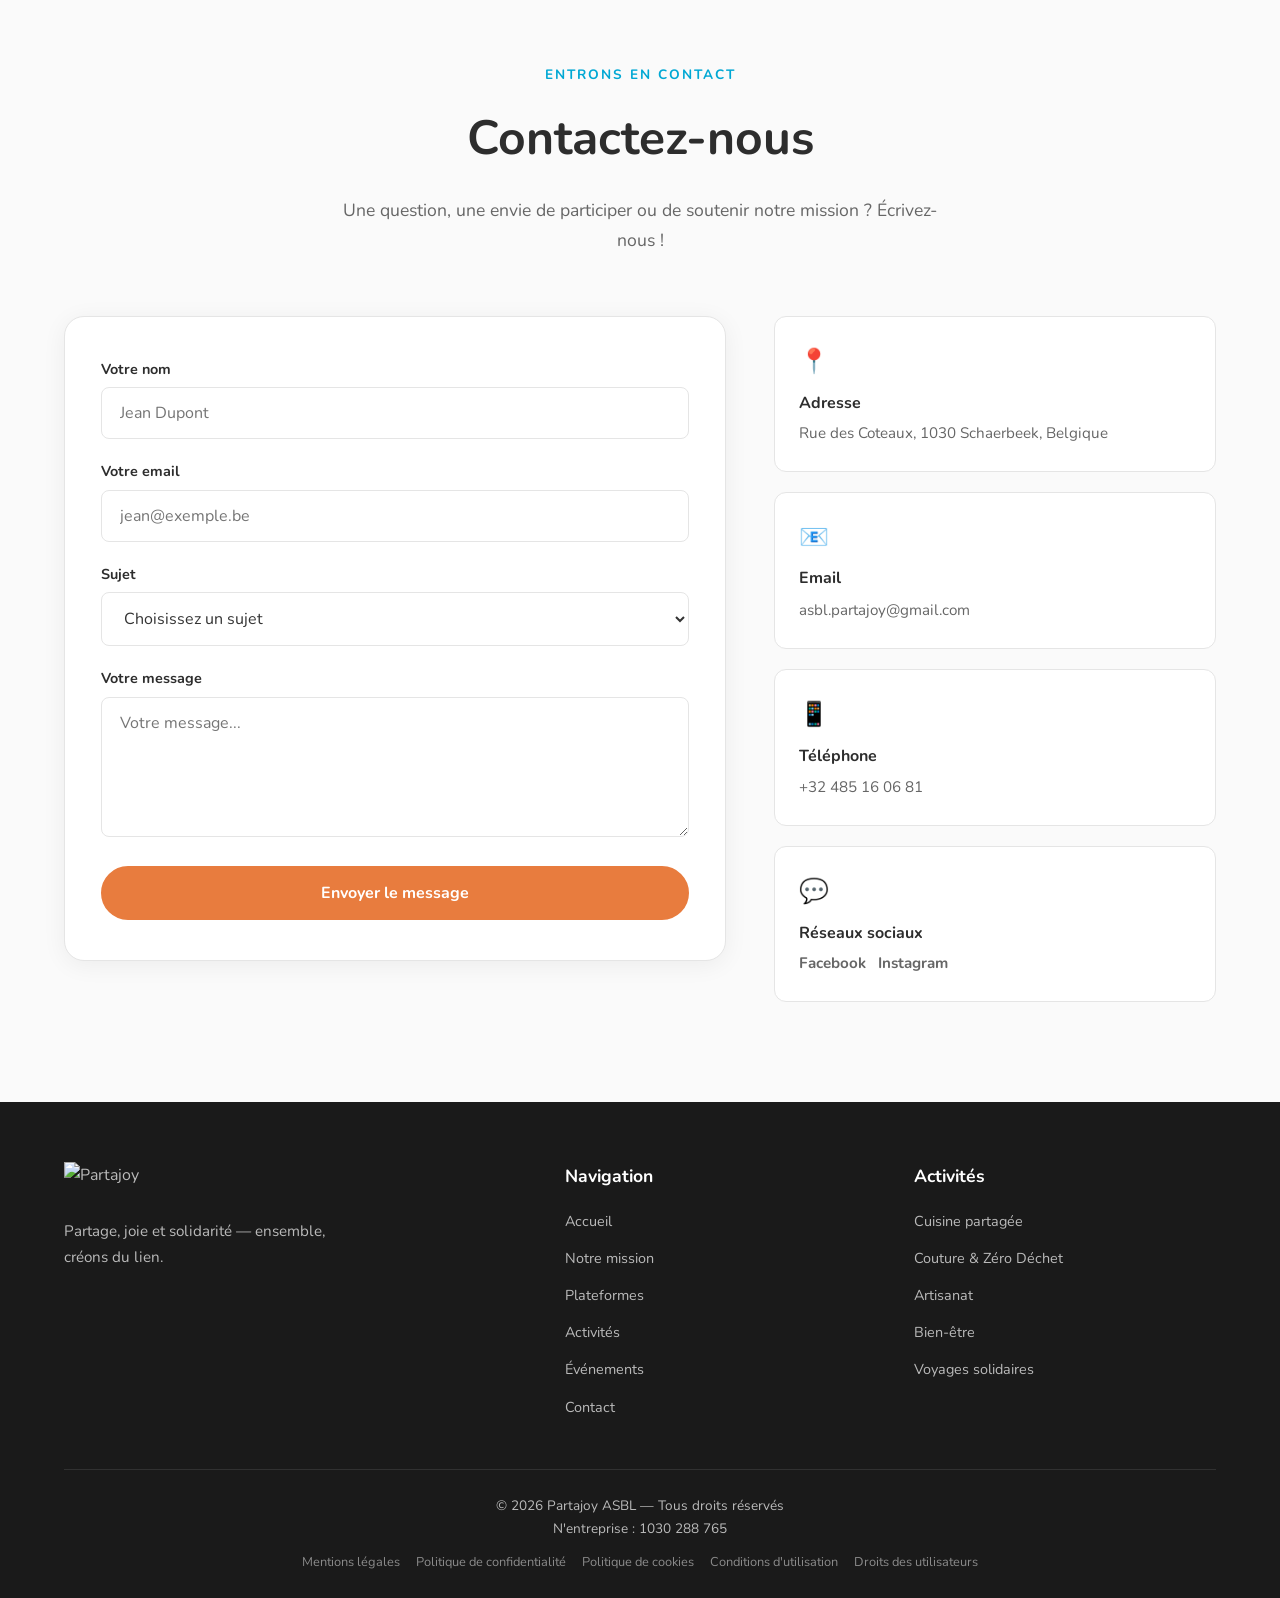
==== commit 7e6cf82a: "Replace 'réalisateurs' with 'citoyens et artistes'" ====
--- a/index.html
+++ b/index.html
@@ -206,7 +206,7 @@
                                 <span class="event-card__month">Janv. 2027</span>
                             </div>
                             <h3 class="event-card__title">Regards — Édition Amazigh</h3>
-                            <p class="event-card__text">1ère édition d'une série culturelle itinérante. Ciné-Club & exposition de 20 à 40 photographies vintage amazigh. Courts-métrages, moyens-métrages, table ronde avec les réalisateurs et verre de l'amitié.</p>
+                            <p class="event-card__text">1ère édition d'une série culturelle itinérante. Ciné-Club & exposition de 20 à 40 photographies vintage amazigh. Courts-métrages, moyens-métrages, table ronde avec les artistes et verre de l'amitié.</p>
                             <div class="event-card__details">
                                 <span class="event-card__tag">🎬 Ciné-Club</span>
                                 <span class="event-card__tag">📸 Exposition Photo</span>
